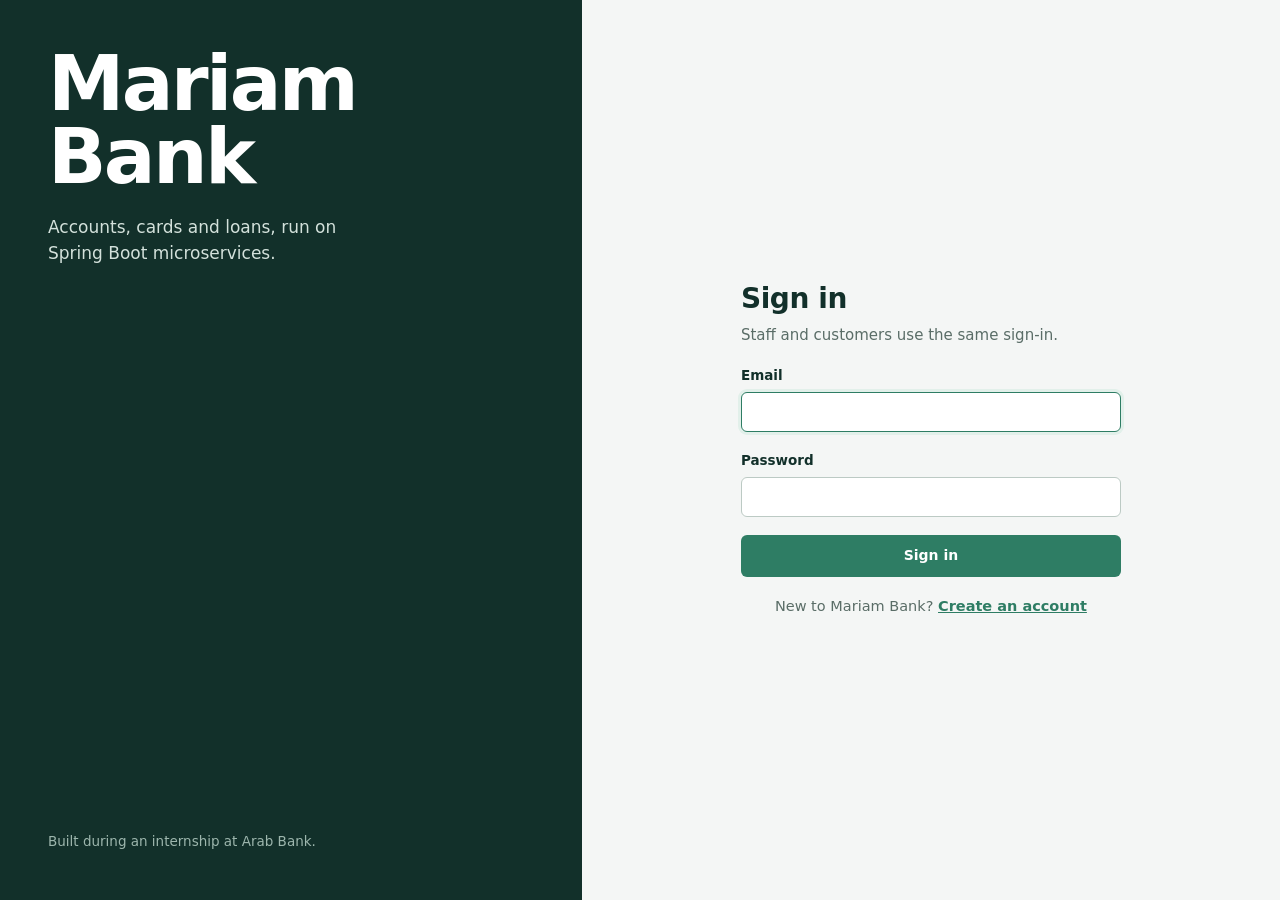
==== frontend/accounts.html @ c300134a "feat: initialize bank simulation microservices platform" ====
<!doctype html>
<html lang="en">
<head>
  <meta charset="utf-8">
  <meta name="viewport" content="width=device-width, initial-scale=1">
  <title>Accounts | Mariam Bank</title>
  <link rel="icon" href="data:image/svg+xml,%3Csvg xmlns='http://www.w3.org/2000/svg' viewBox='0 0 32 32'%3E%3Crect width='32' height='32' rx='7' fill='%2312302a'/%3E%3Cpath d='M8 23V9.5l8 7.5 8-7.5V23' fill='none' stroke='%238fd0b8' stroke-width='3' stroke-linejoin='round'/%3E%3C/svg%3E">
  <link rel="preload" href="fonts/public-sans.woff2" as="font" type="font/woff2" crossorigin>
  <link rel="stylesheet" href="css/styles.css">
  <script src="js/core.js" defer></script>
  <script src="js/table.js" defer></script>
  <script src="js/pages/accounts.js" defer></script>
</head>
<body data-page="accounts">
  <main class="main" id="main">
    <div class="page-head">
      <div>
        <h1 data-mine="My accounts">Accounts</h1>
      </div>
      <div class="page-actions" data-staff-only>
        <button type="button" class="btn btn-primary" id="openAccountBtn"><span data-icon="plus"></span>Open account</button>
      </div>
    </div>

    <div class="statement" id="statement" hidden>
      <div class="figure">
        <span class="label" id="totalLabel">Total balance</span>
        <span class="value" id="totalValue"></span>
      </div>
      <div class="figure small">
        <span class="label">Accounts</span>
        <span class="value" id="accountCountValue"></span>
      </div>
    </div>

    <section class="panel">
      <div class="toolbar">
        <label class="search">
          <span class="visually-hidden">Search accounts</span>
          <span data-icon="search"></span>
          <input class="input" type="search" id="accountSearch" placeholder="Search by account or customer ID">
        </label>
        <label>
          <span class="visually-hidden">Account type</span>
          <select class="select" id="typeFilter">
            <option value="">All types</option>
            <option value="CURRENT">Current</option>
            <option value="SAVINGS">Savings</option>
            <option value="SALARY">Salary</option>
            <option value="DEPOSIT">Deposit</option>
            <option value="LOAN">Loan</option>
          </select>
        </label>
        <span class="count" id="accountCount"></span>
      </div>
      <div class="table-wrap"><table class="ledger" id="accountsTable"><tbody></tbody></table></div>
    </section>
  </main>

  <dialog id="openAccountDialog" aria-labelledby="openAccountTitle">
    <form id="openAccountForm" novalidate>
      <div class="dialog-head">
        <div><h2 id="openAccountTitle">Open account</h2><p>The new account starts with a zero balance.</p></div>
        <button type="button" class="icon-btn" data-close aria-label="Close"><span data-icon="close"></span></button>
      </div>
      <div class="dialog-body">
        <div class="form-error" role="alert" hidden></div>
        <label class="field"><span>Customer ID</span><input class="input num" id="newAccCustomer" autocomplete="off" required><small>Find it on the Customers page.</small></label>
        <label class="field"><span>Account type</span>
          <select class="select" id="newAccType">
            <option value="CURRENT">Current</option>
            <option value="SAVINGS">Savings</option>
            <option value="SALARY">Salary</option>
            <option value="DEPOSIT">Deposit</option>
            <option value="LOAN">Loan</option>
          </select>
        </label>
      </div>
      <div class="dialog-foot">
        <button type="button" class="btn btn-secondary" data-close>Cancel</button>
        <button type="submit" class="btn btn-primary">Open account</button>
      </div>
    </form>
  </dialog>

  <dialog id="moneyDialog" aria-labelledby="moneyTitle">
    <form id="moneyForm" novalidate>
      <div class="dialog-head">
        <div><h2 id="moneyTitle">Deposit</h2><p id="moneyHint"></p></div>
        <button type="button" class="icon-btn" data-close aria-label="Close"><span data-icon="close"></span></button>
      </div>
      <div class="dialog-body">
        <div class="form-error" role="alert" hidden></div>
        <label class="field"><span>Amount ($)</span><input class="input num" type="number" id="moneyAmount" min="0.01" step="0.01" inputmode="decimal" required></label>
      </div>
      <div class="dialog-foot">
        <button type="button" class="btn btn-secondary" data-close>Cancel</button>
        <button type="submit" class="btn btn-primary" id="moneySubmit">Deposit</button>
      </div>
    </form>
  </dialog>

  <dialog id="cardDialog" aria-labelledby="cardTitle">
    <form id="cardForm" novalidate>
      <div class="dialog-head">
        <div><h2 id="cardTitle">Request a card</h2><p id="cardHint"></p></div>
        <button type="button" class="icon-btn" data-close aria-label="Close"><span data-icon="close"></span></button>
      </div>
      <div class="dialog-body">
        <div class="form-error" role="alert" hidden></div>
        <label class="field"><span>Card network</span>
          <select class="select" id="cardType"><option value="VISA">Visa</option><option value="MASTERCARD">Mastercard</option></select>
        </label>
        <label class="field"><span>PIN</span><input class="input num" type="password" id="cardPin" inputmode="numeric" pattern="[0-9]{4}" maxlength="4" autocomplete="off" required><small>4 digits, used at ATMs and card machines.</small></label>
      </div>
      <div class="dialog-foot">
        <button type="button" class="btn btn-secondary" data-close>Cancel</button>
        <button type="submit" class="btn btn-primary" id="cardSubmit">Request card</button>
      </div>
    </form>
  </dialog>
</body>
</html>
---- frontend/css/styles.css ----
/* Mariam Bank: one stylesheet for every page. */

/* Public Sans (SIL Open Font License, see fonts/OFL.txt), bundled so no external requests are needed. */
@font-face {
  font-family: "Public Sans";
  src: url("../fonts/public-sans.woff2") format("woff2");
  font-weight: 100 900;
  font-style: normal;
  font-display: swap;
}

:root {
  --ink: #12302a;
  --ink-raised: #1b4038;
  --paper: #f4f6f5;
  --surface: #ffffff;
  --row-hover: #f8faf9;
  --rule: #dde4e1;
  --rule-strong: #bccac4;
  --text: #17231f;
  --muted: #5a6d67;
  --accent: #2e7d64;
  --accent-hover: #256a54;
  --accent-tint: #e2f0ea;
  --ochre: #a86b12;
  --ochre-tint: #f7eedc;
  --brick: #a33a2c;
  --brick-hover: #8c3125;
  --brick-tint: #f7e4e1;
  --on-ink: #d3e1db;
  --on-ink-muted: #9db6ad;
  --on-ink-active: #8fd0b8;

  --font: "Public Sans", system-ui, -apple-system, "Segoe UI", Roboto, Arial, sans-serif;
  --sidebar-w: 248px;
  --radius: 6px;
  --radius-lg: 10px;
}

*, *::before, *::after { box-sizing: border-box; }

html { -webkit-text-size-adjust: 100%; }

body {
  margin: 0;
  font-family: var(--font);
  font-size: 15px;
  line-height: 1.55;
  color: var(--text);
  background: var(--paper);
  -webkit-font-smoothing: antialiased;
}

h1, h2, h3 { margin: 0; color: var(--ink); line-height: 1.2; }
p { margin: 0; }
a { color: var(--accent); }
button, input, select { font: inherit; color: inherit; }
[hidden] { display: none !important; }

:focus-visible { outline: 2px solid var(--accent); outline-offset: 2px; }

.icon { width: 18px; height: 18px; flex: none; }

.visually-hidden {
  position: absolute; width: 1px; height: 1px; padding: 0; margin: -1px;
  overflow: hidden; clip: rect(0 0 0 0); white-space: nowrap; border: 0;
}

.num, .amt { font-variant-numeric: tabular-nums; }

/* ---------- App shell ---------- */

.sidebar {
  position: fixed; inset: 0 auto 0 0;
  width: var(--sidebar-w);
  display: flex; flex-direction: column;
  background: var(--ink);
  color: var(--on-ink);
  padding: 28px 16px 20px;
  z-index: 30;
}

.brand { padding: 0 12px 28px; }
.brand a {
  display: block;
  color: #fff;
  text-decoration: none;
  font-size: 21px;
  font-weight: 750;
  letter-spacing: -0.015em;
}
.brand span { display: block; margin-top: 2px; font-size: 13px; color: var(--on-ink-muted); }

.nav { list-style: none; margin: 0; padding: 0; display: grid; gap: 2px; }
.nav a {
  display: flex; align-items: center; gap: 12px;
  padding: 9px 12px;
  border-radius: var(--radius);
  color: var(--on-ink);
  text-decoration: none;
  font-size: 14.5px;
  font-weight: 500;
}
.nav a:hover { background: rgba(255, 255, 255, 0.06); color: #fff; }
.nav a[aria-current="page"] {
  background: rgba(255, 255, 255, 0.09);
  color: #fff;
  box-shadow: inset 3px 0 0 var(--on-ink-active);
}
.nav a[aria-current="page"] .icon { color: var(--on-ink-active); }

.sidebar-user {
  margin-top: auto;
  display: flex; align-items: center; gap: 10px;
  padding: 16px 8px 0 12px;
  border-top: 1px solid rgba(255, 255, 255, 0.1);
}
.avatar {
  width: 34px; height: 34px; flex: none;
  display: grid; place-items: center;
  border-radius: 50%;
  background: var(--ink-raised);
  color: #fff;
  font-size: 13px; font-weight: 700;
  text-transform: uppercase;
}
.sidebar-user .who { min-width: 0; flex: 1; }
.sidebar-user .who strong {
  display: block; color: #fff; font-size: 14px; font-weight: 600;
  overflow: hidden; text-overflow: ellipsis; white-space: nowrap;
}
.sidebar-user .who span { font-size: 12.5px; color: var(--on-ink-muted); }
.sidebar-user .icon-btn { color: var(--on-ink-muted); }
.sidebar-user .icon-btn:hover { background: rgba(255, 255, 255, 0.08); color: #fff; }

.topbar { display: none; }

.main {
  margin-left: var(--sidebar-w);
  padding: 40px 48px 64px;
  max-width: calc(1240px + var(--sidebar-w));
}

.page-head {
  display: flex; flex-wrap: wrap; align-items: flex-end; justify-content: space-between;
  gap: 16px;
  margin-bottom: 28px;
}
.page-head h1 { font-size: 30px; font-weight: 700; letter-spacing: -0.015em; }
.page-head p { margin-top: 6px; color: var(--muted); max-width: 60ch; }
.page-actions { display: flex; flex-wrap: wrap; gap: 8px; }

/* ---------- Buttons ---------- */

.btn {
  display: inline-flex; align-items: center; justify-content: center; gap: 8px;
  height: 38px; padding: 0 16px;
  border: 1px solid transparent;
  border-radius: var(--radius);
  font-size: 14px; font-weight: 600;
  white-space: nowrap;
  cursor: pointer;
  text-decoration: none;
}
.btn .icon { width: 16px; height: 16px; }
.btn-primary { background: var(--accent); color: #fff; }
.btn-primary:hover { background: var(--accent-hover); }
.btn-secondary { background: var(--surface); border-color: var(--rule-strong); color: var(--ink); }
.btn-secondary:hover { border-color: var(--ink); }
.btn-danger { background: var(--brick); color: #fff; }
.btn-danger:hover { background: var(--brick-hover); }
.btn-ghost { background: transparent; color: var(--muted); }
.btn-ghost:hover { background: var(--paper); color: var(--ink); }
.btn-block { width: 100%; height: 42px; }
.btn-sm { height: 30px; padding: 0 12px; font-size: 13.5px; }
.ledger .actions .btn + .btn { margin-left: 4px; }
.btn:disabled { opacity: 0.6; cursor: not-allowed; }

.btn.is-busy { position: relative; color: transparent; }
.btn.is-busy::after {
  content: ""; position: absolute;
  width: 16px; height: 16px;
  border: 2px solid currentColor; border-color: rgba(255, 255, 255, 0.9) rgba(255, 255, 255, 0.3) rgba(255, 255, 255, 0.3);
  border-radius: 50%;
  animation: spin 0.7s linear infinite;
}
.btn-secondary.is-busy::after { border-color: var(--ink) var(--rule) var(--rule); }

.icon-btn {
  display: inline-grid; place-items: center;
  width: 32px; height: 32px;
  border: 0; border-radius: var(--radius);
  background: transparent;
  color: var(--muted);
  cursor: pointer;
}
.icon-btn:hover { background: var(--paper); color: var(--ink); }
.icon-btn.danger:hover { background: var(--brick-tint); color: var(--brick); }
.icon-btn .icon { width: 17px; height: 17px; }

@keyframes spin { to { transform: rotate(360deg); } }

/* ---------- Forms ---------- */

.field { display: grid; gap: 6px; }
.field > span { font-size: 13.5px; font-weight: 600; color: var(--ink); }
.field small { font-size: 12.5px; color: var(--muted); }

.input, .select {
  width: 100%; height: 40px;
  padding: 0 12px;
  background: var(--surface);
  border: 1px solid var(--rule-strong);
  border-radius: var(--radius);
  font-size: 15px;
}
.select {
  appearance: none;
  padding-right: 34px;
  background-image: url("data:image/svg+xml,%3Csvg xmlns='http://www.w3.org/2000/svg' viewBox='0 0 24 24' fill='none' stroke='%235a6d67' stroke-width='2' stroke-linecap='round' stroke-linejoin='round'%3E%3Cpath d='m6 9 6 6 6-6'/%3E%3C/svg%3E");
  background-repeat: no-repeat;
  background-position: right 10px center;
  background-size: 16px;
}
.input:focus, .select:focus {
  outline: none;
  border-color: var(--accent);
  box-shadow: 0 0 0 3px var(--accent-tint);
}
.input:disabled, .input[readonly] { background: var(--paper); color: var(--muted); }
.input:user-invalid { border-color: var(--brick); }

.form-grid { display: grid; gap: 16px; }
.form-grid.two { grid-template-columns: 1fr 1fr; }
.form-grid .span-2 { grid-column: 1 / -1; }

.form-error {
  padding: 10px 12px;
  border-radius: var(--radius);
  background: var(--brick-tint);
  color: var(--brick);
  font-size: 14px;
}
.form-note {
  padding: 10px 12px;
  border-radius: var(--radius);
  background: var(--accent-tint);
  color: var(--accent-hover);
  font-size: 14px;
}

/* ---------- Toolbar & table ---------- */

.toolbar {
  display: flex; flex-wrap: wrap; align-items: center; gap: 12px;
  padding: 14px 16px;
  border-bottom: 1px solid var(--rule);
}
.search { position: relative; flex: 1 1 260px; max-width: 360px; }
.search .icon { position: absolute; left: 11px; top: 50%; transform: translateY(-50%); color: var(--muted); width: 16px; height: 16px; }
.search .input { padding-left: 34px; height: 36px; font-size: 14.5px; }
.toolbar .select { width: auto; height: 36px; font-size: 14.5px; }
.toolbar .count { margin-left: auto; font-size: 13.5px; color: var(--muted); }

.panel {
  background: var(--surface);
  border: 1px solid var(--rule);
  border-radius: var(--radius-lg);
  overflow: hidden;
}

.table-wrap { overflow-x: auto; }

table.ledger { width: 100%; border-collapse: collapse; font-size: 14.5px; }
.ledger th {
  padding: 10px 16px;
  text-align: left;
  font-size: 13px; font-weight: 600;
  color: var(--muted);
  white-space: nowrap;
  border-bottom: 1px solid var(--rule-strong);
  background: var(--surface);
}
.ledger td {
  padding: 12px 16px;
  border-bottom: 1px solid var(--rule);
  vertical-align: middle;
}
.ledger tbody tr:last-child td { border-bottom: 0; }
.ledger tbody tr:hover td { background: var(--row-hover); }
.ledger .right { text-align: right; }
.ledger .actions { text-align: right; white-space: nowrap; width: 1%; }
.ledger .actions .icon-btn + .icon-btn { margin-left: 2px; }

.th-sort {
  display: inline-flex; align-items: center; gap: 4px;
  padding: 0; border: 0; background: none;
  font: inherit; color: inherit; cursor: pointer;
}
.th-sort:hover { color: var(--ink); }
.th-sort .mark { width: 10px; font-size: 10px; color: var(--ink); }
th.right .th-sort { flex-direction: row-reverse; }

.cell-primary { font-weight: 600; color: var(--ink); }
.cell-secondary { font-size: 13px; color: var(--muted); }
.id { font-variant-numeric: tabular-nums; letter-spacing: 0.02em; color: var(--muted); font-size: 13.5px; }
.empty-cell { color: var(--rule-strong); }

.amt { font-weight: 600; color: var(--ink); white-space: nowrap; }
.amt .cur { font-weight: 500; color: var(--muted); margin-right: 1px; }
.amt.debt { color: var(--brick); }
.amt.debt .cur { color: var(--brick); opacity: 0.7; }

.table-state td { padding: 40px 16px; text-align: center; color: var(--muted); }
.table-state strong { display: block; color: var(--ink); margin-bottom: 4px; font-weight: 600; }
.table-state .btn { margin-top: 14px; }

.skeleton td { padding: 16px; }
.skeleton span {
  display: block; height: 12px; border-radius: 3px;
  background: var(--paper);
  animation: pulse 1.2s ease-in-out infinite alternate;
}
@keyframes pulse { from { opacity: 1; } to { opacity: 0.45; } }

.pager {
  display: flex; align-items: center; justify-content: space-between; gap: 12px;
  padding: 10px 16px;
  border-top: 1px solid var(--rule);
  font-size: 13.5px; color: var(--muted);
}
.pager div { display: flex; gap: 6px; }
.pager .btn { height: 32px; padding: 0 12px; font-size: 13.5px; }

/* ---------- Status ---------- */

.status {
  display: inline-flex; align-items: center; gap: 7px;
  font-size: 13.5px; font-weight: 600;
  white-space: nowrap;
}
.status::before { content: ""; width: 8px; height: 8px; border-radius: 2px; background: currentColor; }
.status.ok { color: var(--accent); }
.status.wait { color: var(--ochre); }
.status.bad { color: var(--brick); }
.status.done { color: var(--muted); }

.status-select { width: auto; height: 32px; font-size: 13.5px; font-weight: 600; padding-left: 10px; }
.status-select.ok { color: var(--accent); }
.status-select.wait { color: var(--ochre); }
.status-select.bad { color: var(--brick); }

.tag {
  display: inline-block;
  padding: 2px 8px;
  border-radius: 4px;
  font-size: 12.5px; font-weight: 600;
  white-space: nowrap;
  background: var(--paper); color: var(--ink);
}
.tag.t1 { background: var(--accent-tint); color: var(--accent-hover); }
.tag.t2 { background: var(--ochre-tint); color: #7d500d; }
.tag.t3 { background: #e5ecf4; color: #2f4d6b; }
.tag.t4 { background: #efe6f1; color: #5d3a66; }

.reveal {
  display: inline-flex; align-items: center; gap: 4px;
  padding: 2px 6px; margin: -2px -6px;
  border: 0; border-radius: 4px; background: none;
  color: var(--muted); font-variant-numeric: tabular-nums; cursor: pointer;
}
.reveal:hover { background: var(--paper); color: var(--ink); }
.reveal .icon { width: 14px; height: 14px; }

/* ---------- Statement figures (the big numbers) ---------- */

.statement {
  display: flex; flex-wrap: wrap; align-items: flex-end; gap: 16px 48px;
  padding-bottom: 24px;
  margin-bottom: 24px;
  border-bottom: 1px solid var(--rule);
}
.figure .label { display: block; font-size: 14px; color: var(--muted); margin-bottom: 2px; }
.figure .value {
  display: block;
  font-size: 44px; font-weight: 700;
  line-height: 1.05;
  letter-spacing: -0.025em;
  color: var(--ink);
  font-variant-numeric: tabular-nums;
}
.figure .value .cur { font-size: 0.55em; font-weight: 600; color: var(--muted); vertical-align: 0.6em; margin-right: 2px; }
.figure.small .value { font-size: 28px; }
.figure.debt .value { color: var(--brick); }
.figure.debt .value .cur { color: var(--brick); opacity: 0.7; }

/* ---------- Profile (customer view of index) ---------- */

.profile {
  display: grid;
  grid-template-columns: minmax(0, 1fr) minmax(0, 1.2fr);
  background: var(--surface);
  border: 1px solid var(--rule);
  border-radius: var(--radius-lg);
  overflow: hidden;
}
.profile-main { padding: 32px; border-right: 1px solid var(--rule); }
.profile-main h2 { font-size: 24px; font-weight: 700; letter-spacing: -0.01em; }
.profile-main .email { color: var(--muted); margin-top: 2px; }
.profile-main .figure { margin-top: 40px; }
.profile-main .figure .value { font-size: 52px; }

.details { margin: 0; padding: 12px 32px; }
.details div {
  display: grid; grid-template-columns: 150px 1fr; gap: 16px; align-items: center;
  padding: 14px 0;
  border-bottom: 1px solid var(--rule);
}
.details div:last-child { border-bottom: 0; }
.details dt { color: var(--muted); font-size: 14px; }
.details dd { margin: 0; font-weight: 600; color: var(--ink); display: flex; align-items: center; gap: 6px; }

.empty-state {
  padding: 56px 24px;
  text-align: center;
  color: var(--muted);
  background: var(--surface);
  border: 1px dashed var(--rule-strong);
  border-radius: var(--radius-lg);
}
.empty-state strong { display: block; font-size: 17px; color: var(--ink); margin-bottom: 6px; }
.empty-state p { max-width: 46ch; margin: 0 auto; }

.lookup { display: flex; gap: 8px; align-items: flex-end; margin-bottom: 28px; max-width: 520px; }
.lookup .field { flex: 1; }

/* ---------- Dialogs ---------- */

dialog {
  width: min(500px, calc(100vw - 32px));
  max-height: calc(100vh - 48px);
  padding: 0;
  border: 0;
  border-radius: var(--radius-lg);
  background: var(--surface);
  color: var(--text);
  box-shadow: 0 24px 60px rgba(18, 48, 42, 0.25);
}
dialog.wide { width: min(620px, calc(100vw - 32px)); }
dialog::backdrop { background: rgba(18, 48, 42, 0.45); }
dialog[open] { animation: dialog-in 0.16s ease-out; }
@keyframes dialog-in { from { opacity: 0; transform: translateY(8px); } }

.dialog-head {
  display: flex; align-items: flex-start; justify-content: space-between; gap: 16px;
  padding: 22px 24px 0;
}
.dialog-head h2 { font-size: 19px; font-weight: 700; }
.dialog-head p { margin-top: 4px; font-size: 14px; color: var(--muted); }
.dialog-head .icon-btn { margin: -4px -8px 0 0; }
.dialog-body { padding: 20px 24px; display: grid; gap: 16px; }
.dialog-foot {
  display: flex; justify-content: flex-end; gap: 8px;
  padding: 16px 24px;
  border-top: 1px solid var(--rule);
  background: var(--row-hover);
}

.pin-display {
  font-size: 44px; font-weight: 700; letter-spacing: 0.3em;
  text-align: center; color: var(--ink);
  font-variant-numeric: tabular-nums;
  padding: 12px 0 4px;
}

/* ---------- Toasts ---------- */

.toasts {
  position: fixed; right: 20px; bottom: 20px;
  display: grid; gap: 8px;
  z-index: 100;
  width: min(380px, calc(100vw - 40px));
}
.toast {
  display: flex; gap: 10px; align-items: flex-start;
  padding: 12px 14px;
  border-radius: var(--radius);
  background: var(--ink);
  color: #fff;
  font-size: 14px;
  box-shadow: 0 10px 30px rgba(18, 48, 42, 0.3);
  animation: toast-in 0.2s ease-out;
}
.toast .icon { width: 18px; height: 18px; margin-top: 1px; color: var(--on-ink-active); }
.toast.error .icon { color: #f2a497; }
.toast p { flex: 1; }
.toast .icon-btn { width: 24px; height: 24px; margin: -2px -4px 0 0; color: var(--on-ink-muted); }
.toast .icon-btn:hover { background: rgba(255, 255, 255, 0.1); color: #fff; }
@keyframes toast-in { from { opacity: 0; transform: translateY(8px); } }

/* ---------- Auth pages ---------- */

.auth {
  min-height: 100vh;
  display: grid;
  grid-template-columns: minmax(0, 5fr) minmax(0, 6fr);
}
.auth-side {
  display: flex; flex-direction: column; justify-content: space-between;
  padding: 48px;
  background: var(--ink);
  color: var(--on-ink);
}
.auth-side .wordmark {
  color: #fff;
  font-size: clamp(48px, 6vw, 84px);
  font-weight: 800;
  line-height: 0.95;
  letter-spacing: -0.035em;
}
.auth-side .tagline { margin-top: 20px; max-width: 32ch; font-size: 17px; color: var(--on-ink); }
.auth-side .credit { font-size: 13.5px; color: var(--on-ink-muted); }

.auth-main { display: grid; place-items: center; padding: 48px 24px; }
.auth-form { width: 100%; max-width: 380px; display: grid; gap: 18px; }
.auth-form.wide { max-width: 480px; }
.auth-form h1 { font-size: 28px; font-weight: 700; letter-spacing: -0.015em; }
.auth-form .lead { color: var(--muted); margin-top: -10px; }
.auth-form .switch { text-align: center; font-size: 14.5px; color: var(--muted); }
.auth-form .switch a { font-weight: 600; }

/* ---------- Responsive ---------- */

@media (max-width: 900px) {
  .sidebar {
    transform: translateX(-100%);
    transition: transform 0.2s ease;
    box-shadow: none;
  }
  body.nav-open .sidebar { transform: none; box-shadow: 0 0 0 100vmax rgba(18, 48, 42, 0.45); }

  .topbar {
    position: sticky; top: 0; z-index: 20;
    display: flex; align-items: center; gap: 8px;
    height: 56px; padding: 0 12px;
    background: var(--ink);
    color: #fff;
  }
  .topbar a { color: #fff; text-decoration: none; font-weight: 750; font-size: 18px; letter-spacing: -0.01em; }
  .topbar .icon-btn { color: var(--on-ink); }
  .topbar .icon-btn:hover { background: rgba(255, 255, 255, 0.08); color: #fff; }

  .main { margin-left: 0; padding: 24px 16px 48px; }
  .page-head h1 { font-size: 26px; }
  .figure .value { font-size: 36px; }

  .profile { grid-template-columns: 1fr; }
  .profile-main { border-right: 0; border-bottom: 1px solid var(--rule); padding: 24px; }
  .profile-main .figure { margin-top: 24px; }
  .profile-main .figure .value { font-size: 42px; }
  .details { padding: 8px 24px; }
  .details div { grid-template-columns: 120px 1fr; }

  .auth { grid-template-columns: 1fr; grid-template-rows: auto 1fr; }
  .auth-side { padding: 28px 24px; gap: 24px; }
  .auth-side .wordmark { font-size: 44px; }
  .auth-side .tagline { margin-top: 10px; font-size: 15.5px; }
}

@media (max-width: 560px) {
  .form-grid.two { grid-template-columns: 1fr; }
  .toolbar .count { margin-left: 0; width: 100%; }
  .lookup { flex-direction: column; align-items: stretch; }
  .dialog-foot { flex-direction: column-reverse; }
  .dialog-foot .btn { width: 100%; }
}

@media (prefers-reduced-motion: reduce) {
  *, *::before, *::after { animation-duration: 0.01ms !important; animation-iteration-count: 1 !important; transition-duration: 0.01ms !important; }
}

/* Hide signed-in pages until the shell has applied role-specific content. */
body[data-page] .main { visibility: hidden; }
body[data-page].ready .main { visibility: visible; }
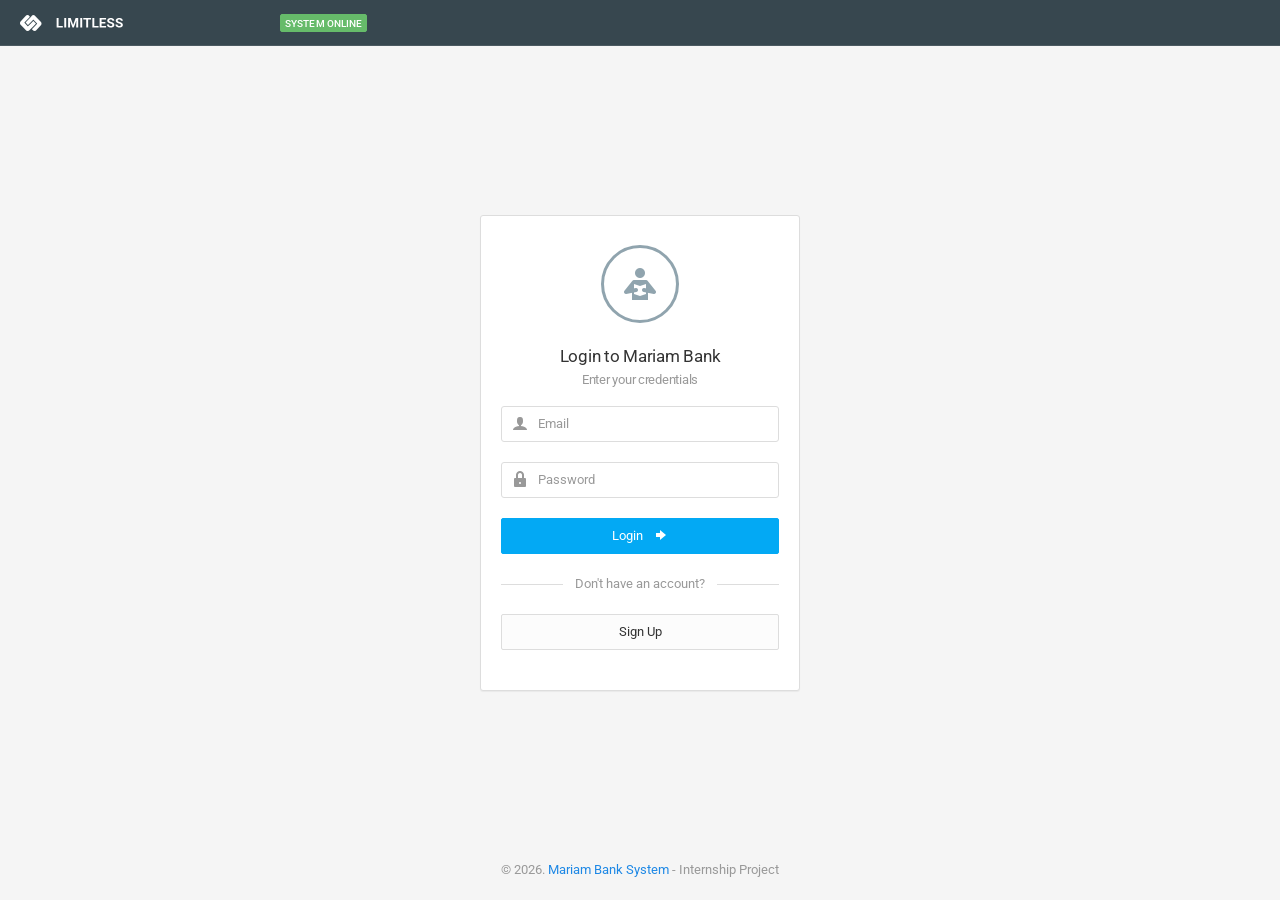
==== commit 3892482c: "style: Restore original UI with demo mode" ====
--- a/frontend/accounts.html
+++ b/frontend/accounts.html
@@ -1,123 +1,314 @@
 <!doctype html>
 <html lang="en">
-<head>
-  <meta charset="utf-8">
-  <meta name="viewport" content="width=device-width, initial-scale=1">
-  <title>Accounts | Mariam Bank</title>
-  <link rel="icon" href="data:image/svg+xml,%3Csvg xmlns='http://www.w3.org/2000/svg' viewBox='0 0 32 32'%3E%3Crect width='32' height='32' rx='7' fill='%2312302a'/%3E%3Cpath d='M8 23V9.5l8 7.5 8-7.5V23' fill='none' stroke='%238fd0b8' stroke-width='3' stroke-linejoin='round'/%3E%3C/svg%3E">
-  <link rel="preload" href="fonts/public-sans.woff2" as="font" type="font/woff2" crossorigin>
-  <link rel="stylesheet" href="css/styles.css">
-  <script src="js/core.js" defer></script>
-  <script src="js/table.js" defer></script>
-  <script src="js/pages/accounts.js" defer></script>
-</head>
-<body data-page="accounts">
-  <main class="main" id="main">
-    <div class="page-head">
-      <div>
-        <h1 data-mine="My accounts">Accounts</h1>
-      </div>
-      <div class="page-actions" data-staff-only>
-        <button type="button" class="btn btn-primary" id="openAccountBtn"><span data-icon="plus"></span>Open account</button>
-      </div>
-    </div>
-
-    <div class="statement" id="statement" hidden>
-      <div class="figure">
-        <span class="label" id="totalLabel">Total balance</span>
-        <span class="value" id="totalValue"></span>
-      </div>
-      <div class="figure small">
-        <span class="label">Accounts</span>
-        <span class="value" id="accountCountValue"></span>
-      </div>
-    </div>
-
-    <section class="panel">
-      <div class="toolbar">
-        <label class="search">
-          <span class="visually-hidden">Search accounts</span>
-          <span data-icon="search"></span>
-          <input class="input" type="search" id="accountSearch" placeholder="Search by account or customer ID">
-        </label>
-        <label>
-          <span class="visually-hidden">Account type</span>
-          <select class="select" id="typeFilter">
-            <option value="">All types</option>
-            <option value="CURRENT">Current</option>
-            <option value="SAVINGS">Savings</option>
-            <option value="SALARY">Salary</option>
-            <option value="DEPOSIT">Deposit</option>
-            <option value="LOAN">Loan</option>
-          </select>
-        </label>
-        <span class="count" id="accountCount"></span>
-      </div>
-      <div class="table-wrap"><table class="ledger" id="accountsTable"><tbody></tbody></table></div>
-    </section>
-  </main>
-
-  <dialog id="openAccountDialog" aria-labelledby="openAccountTitle">
-    <form id="openAccountForm" novalidate>
-      <div class="dialog-head">
-        <div><h2 id="openAccountTitle">Open account</h2><p>The new account starts with a zero balance.</p></div>
-        <button type="button" class="icon-btn" data-close aria-label="Close"><span data-icon="close"></span></button>
-      </div>
-      <div class="dialog-body">
-        <div class="form-error" role="alert" hidden></div>
-        <label class="field"><span>Customer ID</span><input class="input num" id="newAccCustomer" autocomplete="off" required><small>Find it on the Customers page.</small></label>
-        <label class="field"><span>Account type</span>
-          <select class="select" id="newAccType">
-            <option value="CURRENT">Current</option>
-            <option value="SAVINGS">Savings</option>
-            <option value="SALARY">Salary</option>
-            <option value="DEPOSIT">Deposit</option>
-            <option value="LOAN">Loan</option>
-          </select>
-        </label>
-      </div>
-      <div class="dialog-foot">
-        <button type="button" class="btn btn-secondary" data-close>Cancel</button>
-        <button type="submit" class="btn btn-primary">Open account</button>
-      </div>
-    </form>
-  </dialog>
-
-  <dialog id="moneyDialog" aria-labelledby="moneyTitle">
-    <form id="moneyForm" novalidate>
-      <div class="dialog-head">
-        <div><h2 id="moneyTitle">Deposit</h2><p id="moneyHint"></p></div>
-        <button type="button" class="icon-btn" data-close aria-label="Close"><span data-icon="close"></span></button>
-      </div>
-      <div class="dialog-body">
-        <div class="form-error" role="alert" hidden></div>
-        <label class="field"><span>Amount ($)</span><input class="input num" type="number" id="moneyAmount" min="0.01" step="0.01" inputmode="decimal" required></label>
-      </div>
-      <div class="dialog-foot">
-        <button type="button" class="btn btn-secondary" data-close>Cancel</button>
-        <button type="submit" class="btn btn-primary" id="moneySubmit">Deposit</button>
-      </div>
-    </form>
-  </dialog>
-
-  <dialog id="cardDialog" aria-labelledby="cardTitle">
-    <form id="cardForm" novalidate>
-      <div class="dialog-head">
-        <div><h2 id="cardTitle">Request a card</h2><p id="cardHint"></p></div>
-        <button type="button" class="icon-btn" data-close aria-label="Close"><span data-icon="close"></span></button>
-      </div>
-      <div class="dialog-body">
-        <div class="form-error" role="alert" hidden></div>
-        <label class="field"><span>Card network</span>
-          <select class="select" id="cardType"><option value="VISA">Visa</option><option value="MASTERCARD">Mastercard</option></select>
-        </label>
-        <label class="field"><span>PIN</span><input class="input num" type="password" id="cardPin" inputmode="numeric" pattern="[0-9]{4}" maxlength="4" autocomplete="off" required><small>4 digits, used at ATMs and card machines.</small></label>
-      </div>
-      <div class="dialog-foot">
-        <button type="button" class="btn btn-secondary" data-close>Cancel</button>
-        <button type="submit" class="btn btn-primary" id="cardSubmit">Request card</button>
-      </div>
-    </form>
-  </dialog>
-</body>
+  <head>
+    <meta charset="utf-8" />
+    <meta http-equiv="X-UA-Compatible" content="IE=edge" />
+    <meta name="viewport" content="width=device-width, initial-scale=1" />
+    <title>Mariam Bank - Accounts</title>
+
+    <link
+      href="https://fonts.googleapis.com/css?family=Roboto:400,300,100,500,700,900"
+      rel="stylesheet"
+      type="text/css"
+    />
+    <link
+      href="assets/css/icons/icomoon/styles.css"
+      rel="stylesheet"
+      type="text/css"
+    />
+
+    <link href="assets/css/bootstrap.css" rel="stylesheet" type="text/css" />
+    <link href="assets/css/core.css" rel="stylesheet" type="text/css" />
+    <link href="assets/css/components.css" rel="stylesheet" type="text/css" />
+    <link href="assets/css/colors.css" rel="stylesheet" type="text/css" />
+
+    <script
+      type="text/javascript"
+      src="assets/js/core/libraries/jquery.min.js"
+    ></script>
+    <script
+      type="text/javascript"
+      src="assets/js/core/libraries/bootstrap.min.js"
+    ></script>
+    <script
+      type="text/javascript"
+      src="assets/js/plugins/loaders/blockui.min.js"
+    ></script>
+
+    <script
+      type="text/javascript"
+      src="assets/js/plugins/tables/datatables/datatables.min.js"
+    ></script>
+    <script
+      type="text/javascript"
+      src="assets/js/plugins/notifications/pnotify.min.js"
+    ></script>
+    <script type="text/javascript" src="assets/js/core/app.js"></script>
+    <script type="text/javascript" src="js/common.js"></script>
+    <script type="text/javascript" src="js/demo.js"></script>
+    <script type="text/javascript" src="js/session.js"></script>
+  </head>
+
+  <body>
+    <div class="navbar navbar-inverse">
+      <div class="navbar-header">
+        <a class="navbar-brand" href="index.html"
+          ><img src="assets/images/logo_light.png" alt=""
+        /></a>
+        <ul class="nav navbar-nav visible-xs-block">
+          <li>
+            <a data-toggle="collapse" data-target="#navbar-mobile"
+              ><i class="icon-tree5"></i
+            ></a>
+          </li>
+          <li>
+            <a class="sidebar-mobile-main-toggle"
+              ><i class="icon-paragraph-justify3"></i
+            ></a>
+          </li>
+        </ul>
+      </div>
+
+      <div class="navbar-collapse collapse" id="navbar-mobile">
+        <ul class="nav navbar-nav">
+          <li>
+            <a class="sidebar-control sidebar-main-toggle hidden-xs"
+              ><i class="icon-paragraph-justify3"></i
+            ></a>
+          </li>
+        </ul>
+        <p class="navbar-text">
+          <span class="label bg-success-400">SYSTEM ONLINE</span>
+        </p>
+      </div>
+    </div>
+
+    <div class="page-container">
+      <div class="page-content">
+        <div class="sidebar sidebar-main">
+          <div class="sidebar-content">
+            <div class="sidebar-user">
+              <div class="category-content">
+                <div class="media">
+                  <a href="#" class="media-left">
+                    <img
+                      src="assets/images/placeholder.jpg"
+                      class="img-circle img-sm"
+                      alt=""
+                    />
+                  </a>
+                  <div class="media-body">
+                    <span
+                      class="media-heading text-semibold"
+                      id="userNameDisplay"
+                      >Mariam Anbar</span
+                    >
+                    <div class="text-size-mini text-muted">
+                      <i class="icon-switch2 text-size-small"></i>
+                      <a
+                        href="javascript:void(0)"
+                        onclick="logout()"
+                        class="text-muted"
+                        >Logout</a
+                      >
+                    </div>
+                  </div>
+                </div>
+              </div>
+            </div>
+            <div class="sidebar-category sidebar-category-visible">
+              <div class="category-content no-padding">
+                <ul class="navigation navigation-main navigation-accordion">
+                  <li class="navigation-header">
+                    <span>Main</span> <i class="icon-menu"></i>
+                  </li>
+                  <li>
+                    <a href="index.html"
+                      ><i class="icon-home4"></i>
+                      <span>Customer Directory</span></a
+                    >
+                  </li>
+                  <li class="active">
+                    <a href="accounts.html"
+                      ><i class="icon-stack2"></i>
+                      <span>Accounts Directory</span></a
+                    >
+                  </li>
+                  <li>
+                    <a href="cards.html"
+                      ><i class="icon-credit-card"></i>
+                      <span>Card Services</span></a
+                    >
+                  </li>
+                  <li>
+                    <a href="loans.html"
+                      ><i class="icon-cash3"></i> <span>Loan System</span></a
+                    >
+                  </li>
+                  <li class="navigation-header">
+                    <span>Monitoring</span> <i class="icon-menu"></i>
+                  </li>
+                  <li>
+                    <a href="logs.html"
+                      ><i class="icon-list-ordered"></i>
+                      <span>Transaction Logs</span></a
+                    >
+                  </li>
+                </ul>
+              </div>
+            </div>
+          </div>
+        </div>
+        <div class="content-wrapper">
+          <div class="content">
+            <div class="panel panel-flat">
+              <div class="panel-heading">
+                <h5 class="panel-title">Accounts Directory</h5>
+                <div class="heading-elements">
+                  <button
+                    type="button"
+                    class="btn btn-primary btn-sm"
+                    onclick="openCreateAccountModal()"
+                  >
+                    <i class="icon-plus3 position-left"></i> Open New Account
+                  </button>
+                </div>
+              </div>
+
+              <table
+                id="accountsDT"
+                class="table datatable-basic table-bordered table-striped"
+              >
+                <thead>
+                  <tr>
+                    <th>Account ID</th>
+                    <th>Customer ID</th>
+                    <th>Type</th>
+                    <th>Balance</th>
+                    <th class="text-center">Actions</th>
+                  </tr>
+                </thead>
+                <tbody></tbody>
+              </table>
+            </div>
+          </div>
+        </div>
+      </div>
+    </div>
+
+    <div id="modal_create_account" class="modal fade">
+      <div class="modal-dialog">
+        <div class="modal-content">
+          <div class="modal-header">
+            <button type="button" class="close" data-dismiss="modal">
+              &times;
+            </button>
+            <h5 class="modal-title">Create New Account</h5>
+          </div>
+          <form id="createAccountForm">
+            <div class="modal-body">
+              <div class="form-group">
+                <label>Customer ID:</label>
+                <input
+                  type="text"
+                  id="acc_cust_id"
+                  class="form-control"
+                  required
+                />
+              </div>
+              <div class="form-group">
+                <label>Account Type:</label>
+                <select id="acc_type" class="form-control">
+                  <option value="LOAN">Loan</option>
+                  <option value="DEPOSIT">Deposit</option>
+                  <option value="CURRENT">Current</option>
+                  <option value="SALARY">Salary</option>
+                  <option value="SAVINGS">Savings</option>
+                </select>
+              </div>
+            </div>
+            <div class="modal-footer">
+              <button type="submit" class="btn btn-primary">
+                Create Account
+              </button>
+            </div>
+          </form>
+        </div>
+      </div>
+    </div>
+
+    <div id="modal_transaction" class="modal fade">
+      <div class="modal-dialog">
+        <div class="modal-content">
+          <div class="modal-header">
+            <button type="button" class="close" data-dismiss="modal">
+              &times;
+            </button>
+            <h5 class="modal-title" id="transTitle">Transaction</h5>
+          </div>
+          <form id="transForm">
+            <div class="modal-body">
+              <input type="hidden" id="trans_acc_id" />
+              <input type="hidden" id="trans_action_type" />
+              <div class="form-group">
+                <label>Amount:</label>
+                <input
+                  type="number"
+                  id="trans_amount"
+                  class="form-control"
+                  step="0.01"
+                  required
+                />
+              </div>
+            </div>
+            <div class="modal-footer">
+              <button type="submit" class="btn btn-primary">Confirm</button>
+            </div>
+          </form>
+        </div>
+      </div>
+    </div>
+
+    <div id="modal_card" class="modal fade">
+      <div class="modal-dialog">
+        <div class="modal-content">
+          <div class="modal-header bg-indigo">
+            <button type="button" class="close" data-dismiss="modal">
+              &times;
+            </button>
+            <h5 class="modal-title">Issue Account Card</h5>
+          </div>
+          <form id="cardForm">
+            <div class="modal-body">
+              <input type="hidden" id="card_acc_id" />
+              <div class="form-group">
+                <label>Card Type:</label>
+                <input
+                  type="text"
+                  id="card_type"
+                  class="form-control"
+                  placeholder="e.g. VISA"
+                  required
+                />
+              </div>
+              <div class="form-group">
+                <label>PIN (digits):</label>
+                <input
+                  type="number"
+                  id="card_pin"
+                  class="form-control"
+                  required
+                />
+              </div>
+            </div>
+            <div class="modal-footer">
+              <button type="submit" class="btn bg-indigo">Issue Card</button>
+            </div>
+          </form>
+        </div>
+      </div>
+    </div>
+
+    <script src="js/pages/accounts.js"></script>
+  </body>
 </html>
--- a/frontend/assets/css/icons/icomoon/styles.css
+++ b/frontend/assets/css/icons/icomoon/styles.css
@@ -0,0 +1,1190 @@
+@font-face {
+	font-family: 'icomoon';
+	src:url('fonts/icomoon.eot?3p0rtw');
+	src:url('fonts/icomoon.eot?#iefix3p0rtw') format('embedded-opentype'),
+		url('fonts/icomoon.woff?3p0rtw') format('woff'),
+		url('fonts/icomoon.ttf?3p0rtw') format('truetype'),
+		url('fonts/icomoon.svg?3p0rtw#icomoon') format('svg');
+	font-weight: normal;
+	font-style: normal;
+}
+
+[class^="icon-"], [class*=" icon-"] {
+	font-family: 'icomoon';
+	speak: none;
+	font-style: normal;
+	font-weight: normal;
+	font-variant: normal;
+	text-transform: none;
+	line-height: 1;
+	min-width: 1em;
+	display: inline-block;
+	text-align: center;
+	font-size: 16px;
+	vertical-align: middle;
+	position: relative;
+	top: -1px;
+
+	/* Better Font Rendering =========== */
+	-webkit-font-smoothing: antialiased;
+	-moz-osx-font-smoothing: grayscale;
+}
+
+.icon-2x {
+	font-size: 32px;
+}
+.icon-3x {
+	font-size: 48px;
+}
+
+.icon-bordered {
+	padding: 5px;
+	border: 2px solid;
+	border-radius: 50%;
+}
+
+.icon-home:before{content:"\e900";}
+.icon-home2:before{content:"\e901";}
+.icon-home5:before{content:"\e904";}
+.icon-home7:before{content:"\e906";}
+.icon-home8:before{content:"\e907";}
+.icon-home9:before{content:"\e908";}
+.icon-office:before{content:"\e909";}
+.icon-city:before{content:"\e90a";}
+.icon-newspaper:before{content:"\e90b";}
+.icon-magazine:before{content:"\e90c";}
+.icon-design:before{content:"\e90d";}
+.icon-pencil:before{content:"\e90e";}
+.icon-pencil3:before{content:"\e910";}
+.icon-pencil4:before{content:"\e911";}
+.icon-pencil5:before{content:"\e912";}
+.icon-pencil6:before{content:"\e913";}
+.icon-pencil7:before{content:"\e914";}
+.icon-eraser:before{content:"\e915";}
+.icon-eraser2:before{content:"\e916";}
+.icon-eraser3:before{content:"\e917";}
+.icon-quill2:before{content:"\e919";}
+.icon-quill4:before{content:"\e91b";}
+.icon-pen:before{content:"\e91c";}
+.icon-pen-plus:before{content:"\e91d";}
+.icon-pen-minus:before{content:"\e91e";}
+.icon-pen2:before{content:"\e91f";}
+.icon-blog:before{content:"\e925";}
+.icon-pen6:before{content:"\e927";}
+.icon-brush:before{content:"\e928";}
+.icon-spray:before{content:"\e929";}
+.icon-color-sampler:before{content:"\e92c";}
+.icon-toggle:before{content:"\e92d";}
+.icon-bucket:before{content:"\e92e";}
+.icon-gradient:before{content:"\e930";}
+.icon-eyedropper:before{content:"\e931";}
+.icon-eyedropper2:before{content:"\e932";}
+.icon-eyedropper3:before{content:"\e933";}
+.icon-droplet:before{content:"\e934";}
+.icon-droplet2:before{content:"\e935";}
+.icon-color-clear:before{content:"\e937";}
+.icon-paint-format:before{content:"\e938";}
+.icon-stamp:before{content:"\e939";}
+.icon-image2:before{content:"\e93c";}
+.icon-image-compare:before{content:"\e93d";}
+.icon-images2:before{content:"\e93e";}
+.icon-image3:before{content:"\e93f";}
+.icon-images3:before{content:"\e940";}
+.icon-image4:before{content:"\e941";}
+.icon-image5:before{content:"\e942";}
+.icon-camera:before{content:"\e944";}
+.icon-shutter:before{content:"\e947";}
+.icon-headphones:before{content:"\e948";}
+.icon-headset:before{content:"\e949";}
+.icon-music:before{content:"\e94a";}
+.icon-album:before{content:"\e950";}
+.icon-tape:before{content:"\e952";}
+.icon-piano:before{content:"\e953";}
+.icon-speakers:before{content:"\e956";}
+.icon-play:before{content:"\e957";}
+.icon-clapboard-play:before{content:"\e959";}
+.icon-clapboard:before{content:"\e95a";}
+.icon-media:before{content:"\e95b";}
+.icon-presentation:before{content:"\e95c";}
+.icon-movie:before{content:"\e95d";}
+.icon-film:before{content:"\e95e";}
+.icon-film2:before{content:"\e95f";}
+.icon-film3:before{content:"\e960";}
+.icon-film4:before{content:"\e961";}
+.icon-video-camera:before{content:"\e962";}
+.icon-video-camera2:before{content:"\e963";}
+.icon-video-camera-slash:before{content:"\e964";}
+.icon-video-camera3:before{content:"\e965";}
+.icon-dice:before{content:"\e96a";}
+.icon-chess-king:before{content:"\e972";}
+.icon-chess-queen:before{content:"\e973";}
+.icon-chess:before{content:"\e978";}
+.icon-megaphone:before{content:"\e97a";}
+.icon-new:before{content:"\e97b";}
+.icon-connection:before{content:"\e97c";}
+.icon-station:before{content:"\e981";}
+.icon-satellite-dish2:before{content:"\e98a";}
+.icon-feed:before{content:"\e9b3";}
+.icon-mic2:before{content:"\e9ce";}
+.icon-mic-off2:before{content:"\e9e0";}
+.icon-book:before{content:"\e9e1";}
+.icon-book2:before{content:"\e9e9";}
+.icon-book-play:before{content:"\e9fd";}
+.icon-book3:before{content:"\ea01";}
+.icon-bookmark:before{content:"\ea02";}
+.icon-books:before{content:"\ea03";}
+.icon-archive:before{content:"\ea04";}
+.icon-reading:before{content:"\ea05";}
+.icon-library2:before{content:"\ea06";}
+.icon-graduation2:before{content:"\ea07";}
+.icon-file-text:before{content:"\ea08";}
+.icon-profile:before{content:"\ea09";}
+.icon-file-empty:before{content:"\ea0a";}
+.icon-file-empty2:before{content:"\ea0b";}
+.icon-files-empty:before{content:"\ea0c";}
+.icon-files-empty2:before{content:"\ea0d";}
+.icon-file-plus:before{content:"\ea0e";}
+.icon-file-plus2:before{content:"\ea0f";}
+.icon-file-minus:before{content:"\ea10";}
+.icon-file-minus2:before{content:"\ea11";}
+.icon-file-download:before{content:"\ea12";}
+.icon-file-download2:before{content:"\ea13";}
+.icon-file-upload:before{content:"\ea14";}
+.icon-file-upload2:before{content:"\ea15";}
+.icon-file-check:before{content:"\ea16";}
+.icon-file-check2:before{content:"\ea17";}
+.icon-file-eye:before{content:"\ea18";}
+.icon-file-eye2:before{content:"\ea19";}
+.icon-file-text2:before{content:"\ea1a";}
+.icon-file-text3:before{content:"\ea1b";}
+.icon-file-picture:before{content:"\ea1c";}
+.icon-file-picture2:before{content:"\ea1d";}
+.icon-file-music:before{content:"\ea1e";}
+.icon-file-music2:before{content:"\ea1f";}
+.icon-file-play:before{content:"\ea20";}
+.icon-file-play2:before{content:"\ea21";}
+.icon-file-video:before{content:"\ea22";}
+.icon-file-video2:before{content:"\ea23";}
+.icon-copy:before{content:"\ea24";}
+.icon-copy2:before{content:"\ea25";}
+.icon-file-zip:before{content:"\ea26";}
+.icon-file-zip2:before{content:"\ea27";}
+.icon-file-xml:before{content:"\ea28";}
+.icon-file-xml2:before{content:"\ea29";}
+.icon-file-css:before{content:"\ea2a";}
+.icon-file-css2:before{content:"\ea2b";}
+.icon-file-presentation:before{content:"\ea2c";}
+.icon-file-presentation2:before{content:"\ea2d";}
+.icon-file-stats:before{content:"\ea2e";}
+.icon-file-stats2:before{content:"\ea2f";}
+.icon-file-locked:before{content:"\ea30";}
+.icon-file-locked2:before{content:"\ea31";}
+.icon-file-spreadsheet:before{content:"\ea32";}
+.icon-file-spreadsheet2:before{content:"\ea33";}
+.icon-copy3:before{content:"\ea34";}
+.icon-copy4:before{content:"\ea35";}
+.icon-paste:before{content:"\ea36";}
+.icon-paste2:before{content:"\ea37";}
+.icon-paste3:before{content:"\ea38";}
+.icon-paste4:before{content:"\ea39";}
+.icon-stack:before{content:"\ea3a";}
+.icon-stack2:before{content:"\ea3b";}
+.icon-stack3:before{content:"\ea3c";}
+.icon-folder:before{content:"\ea3d";}
+.icon-folder-search:before{content:"\ea3e";}
+.icon-folder-download:before{content:"\ea3f";}
+.icon-folder-upload:before{content:"\ea40";}
+.icon-folder-plus:before{content:"\ea41";}
+.icon-folder-plus2:before{content:"\ea42";}
+.icon-folder-minus:before{content:"\ea43";}
+.icon-folder-minus2:before{content:"\ea44";}
+.icon-folder-check:before{content:"\ea45";}
+.icon-folder-heart:before{content:"\ea46";}
+.icon-folder-remove:before{content:"\ea47";}
+.icon-folder2:before{content:"\ea48";}
+.icon-folder-open:before{content:"\ea49";}
+.icon-folder3:before{content:"\ea4a";}
+.icon-folder4:before{content:"\ea4b";}
+.icon-folder-plus3:before{content:"\ea4c";}
+.icon-folder-minus3:before{content:"\ea4d";}
+.icon-folder-plus4:before{content:"\ea4e";}
+.icon-folder-minus4:before{content:"\ea4f";}
+.icon-folder-download2:before{content:"\ea50";}
+.icon-folder-upload2:before{content:"\ea51";}
+.icon-folder-download3:before{content:"\ea52";}
+.icon-folder-upload3:before{content:"\ea53";}
+.icon-folder5:before{content:"\ea54";}
+.icon-folder-open2:before{content:"\ea55";}
+.icon-folder6:before{content:"\ea56";}
+.icon-folder-open3:before{content:"\ea57";}
+.icon-certificate:before{content:"\ea58";}
+.icon-cc:before{content:"\ea59";}
+.icon-price-tag:before{content:"\ea5a";}
+.icon-price-tag2:before{content:"\ea5b";}
+.icon-price-tags:before{content:"\ea5c";}
+.icon-price-tag3:before{content:"\ea5d";}
+.icon-price-tags2:before{content:"\ea5e";}
+.icon-barcode2:before{content:"\ea5f";}
+.icon-qrcode:before{content:"\ea60";}
+.icon-ticket:before{content:"\ea61";}
+.icon-theater:before{content:"\ea62";}
+.icon-store:before{content:"\ea63";}
+.icon-store2:before{content:"\ea64";}
+.icon-cart:before{content:"\ea65";}
+.icon-cart2:before{content:"\ea66";}
+.icon-cart4:before{content:"\ea67";}
+.icon-cart5:before{content:"\ea68";}
+.icon-cart-add:before{content:"\ea69";}
+.icon-cart-add2:before{content:"\ea6a";}
+.icon-cart-remove:before{content:"\ea6b";}
+.icon-basket:before{content:"\ea6c";}
+.icon-bag:before{content:"\ea6d";}
+.icon-percent:before{content:"\ea6f";}
+.icon-coins:before{content:"\ea70";}
+.icon-coin-dollar:before{content:"\ea71";}
+.icon-coin-euro:before{content:"\ea72";}
+.icon-coin-pound:before{content:"\ea73";}
+.icon-coin-yen:before{content:"\ea74";}
+.icon-piggy-bank:before{content:"\ea75";}
+.icon-wallet:before{content:"\ea76";}
+.icon-cash:before{content:"\ea77";}
+.icon-cash2:before{content:"\ea78";}
+.icon-cash3:before{content:"\ea79";}
+.icon-cash4:before{content:"\ea7a";}
+.icon-credit-card:before{content:"\ea6e";}
+.icon-credit-card2:before{content:"\ea7b";}
+.icon-calculator4:before{content:"\ea7c";}
+.icon-calculator2:before{content:"\ea7d";}
+.icon-calculator3:before{content:"\ea7e";}
+.icon-chip:before{content:"\ea7f";}
+.icon-lifebuoy:before{content:"\ea80";}
+.icon-phone:before{content:"\ea81";}
+.icon-phone2:before{content:"\ea82";}
+.icon-phone-slash:before{content:"\ea83";}
+.icon-phone-wave:before{content:"\ea84";}
+.icon-phone-plus:before{content:"\ea85";}
+.icon-phone-minus:before{content:"\ea86";}
+.icon-phone-plus2:before{content:"\ea87";}
+.icon-phone-minus2:before{content:"\ea88";}
+.icon-phone-incoming:before{content:"\ea89";}
+.icon-phone-outgoing:before{content:"\ea8a";}
+.icon-phone-hang-up:before{content:"\ea8e";}
+.icon-address-book:before{content:"\ea90";}
+.icon-address-book2:before{content:"\ea91";}
+.icon-address-book3:before{content:"\ea92";}
+.icon-notebook:before{content:"\ea93";}
+.icon-envelop:before{content:"\ea94";}
+.icon-envelop2:before{content:"\ea95";}
+.icon-envelop3:before{content:"\ea96";}
+.icon-envelop4:before{content:"\ea97";}
+.icon-envelop5:before{content:"\ea98";}
+.icon-mailbox:before{content:"\ea99";}
+.icon-pushpin:before{content:"\ea9a";}
+.icon-location3:before{content:"\ea9d";}
+.icon-location4:before{content:"\ea9e";}
+.icon-compass4:before{content:"\ea9f";}
+.icon-map:before{content:"\eaa0";}
+.icon-map4:before{content:"\eaa1";}
+.icon-map5:before{content:"\eaa2";}
+.icon-direction:before{content:"\eaa3";}
+.icon-reset:before{content:"\eaa4";}
+.icon-history:before{content:"\eaa5";}
+.icon-watch:before{content:"\eaa6";}
+.icon-watch2:before{content:"\eaa7";}
+.icon-alarm:before{content:"\eaa8";}
+.icon-alarm-add:before{content:"\eaa9";}
+.icon-alarm-check:before{content:"\eaaa";}
+.icon-alarm-cancel:before{content:"\eaab";}
+.icon-bell2:before{content:"\eaac";}
+.icon-bell3:before{content:"\eaad";}
+.icon-bell-plus:before{content:"\eaae";}
+.icon-bell-minus:before{content:"\eaaf";}
+.icon-bell-check:before{content:"\eab0";}
+.icon-bell-cross:before{content:"\eab1";}
+.icon-calendar:before{content:"\eab2";}
+.icon-calendar2:before{content:"\eab3";}
+.icon-calendar3:before{content:"\eab4";}
+.icon-calendar52:before{content:"\eab6";}
+.icon-printer:before{content:"\eab7";}
+.icon-printer2:before{content:"\eab8";}
+.icon-printer4:before{content:"\eab9";}
+.icon-shredder:before{content:"\eaba";}
+.icon-mouse:before{content:"\eabb";}
+.icon-mouse-left:before{content:"\eabc";}
+.icon-mouse-right:before{content:"\eabd";}
+.icon-keyboard:before{content:"\eabe";}
+.icon-typewriter:before{content:"\eabf";}
+.icon-display:before{content:"\eac0";}
+.icon-display4:before{content:"\eac1";}
+.icon-laptop:before{content:"\eac2";}
+.icon-mobile:before{content:"\eac3";}
+.icon-mobile2:before{content:"\eac4";}
+.icon-tablet:before{content:"\eac5";}
+.icon-mobile3:before{content:"\eac6";}
+.icon-tv:before{content:"\eac7";}
+.icon-radio:before{content:"\eac8";}
+.icon-cabinet:before{content:"\eac9";}
+.icon-drawer:before{content:"\eaca";}
+.icon-drawer2:before{content:"\eacb";}
+.icon-drawer-out:before{content:"\eacc";}
+.icon-drawer-in:before{content:"\eacd";}
+.icon-drawer3:before{content:"\eace";}
+.icon-box:before{content:"\eacf";}
+.icon-box-add:before{content:"\ead0";}
+.icon-box-remove:before{content:"\ead1";}
+.icon-download:before{content:"\ead2";}
+.icon-upload:before{content:"\ead3";}
+.icon-floppy-disk:before{content:"\ead4";}
+.icon-floppy-disks:before{content:"\ead5";}
+.icon-usb-stick:before{content:"\ead6";}
+.icon-drive:before{content:"\ead7";}
+.icon-server:before{content:"\ead8";}
+.icon-database:before{content:"\ead9";}
+.icon-database2:before{content:"\eada";}
+.icon-database4:before{content:"\eadb";}
+.icon-database-menu:before{content:"\eadc";}
+.icon-database-add:before{content:"\eadd";}
+.icon-database-remove:before{content:"\eade";}
+.icon-database-insert:before{content:"\eadf";}
+.icon-database-export:before{content:"\eae0";}
+.icon-database-upload:before{content:"\eae1";}
+.icon-database-refresh:before{content:"\eae2";}
+.icon-database-diff:before{content:"\eae3";}
+.icon-database-edit2:before{content:"\eae5";}
+.icon-database-check:before{content:"\eae6";}
+.icon-database-arrow:before{content:"\eae7";}
+.icon-database-time2:before{content:"\eae9";}
+.icon-undo:before{content:"\eaea";}
+.icon-redo:before{content:"\eaeb";}
+.icon-rotate-ccw:before{content:"\eaec";}
+.icon-rotate-cw:before{content:"\eaed";}
+.icon-rotate-ccw2:before{content:"\eaee";}
+.icon-rotate-cw2:before{content:"\eaef";}
+.icon-rotate-ccw3:before{content:"\eaf0";}
+.icon-rotate-cw3:before{content:"\eaf1";}
+.icon-flip-vertical2:before{content:"\eaf2";}
+.icon-flip-horizontal2:before{content:"\eaf3";}
+.icon-flip-vertical3:before{content:"\eaf4";}
+.icon-flip-vertical4:before{content:"\eaf5";}
+.icon-angle:before{content:"\eaf6";}
+.icon-shear:before{content:"\eaf7";}
+.icon-align-left:before{content:"\eafc";}
+.icon-align-center-horizontal:before{content:"\eafd";}
+.icon-align-right:before{content:"\eafe";}
+.icon-align-top:before{content:"\eaff";}
+.icon-align-center-vertical:before{content:"\eb00";}
+.icon-align-bottom:before{content:"\eb01";}
+.icon-undo2:before{content:"\eb02";}
+.icon-redo2:before{content:"\eb03";}
+.icon-forward:before{content:"\eb04";}
+.icon-reply:before{content:"\eb05";}
+.icon-reply-all:before{content:"\eb06";}
+.icon-bubble:before{content:"\eb07";}
+.icon-bubbles:before{content:"\eb08";}
+.icon-bubbles2:before{content:"\eb09";}
+.icon-bubble2:before{content:"\eb0a";}
+.icon-bubbles3:before{content:"\eb0b";}
+.icon-bubbles4:before{content:"\eb0c";}
+.icon-bubble-notification:before{content:"\eb0d";}
+.icon-bubbles5:before{content:"\eb0e";}
+.icon-bubbles6:before{content:"\eb0f";}
+.icon-bubble6:before{content:"\eb10";}
+.icon-bubbles7:before{content:"\eb11";}
+.icon-bubble7:before{content:"\eb12";}
+.icon-bubbles8:before{content:"\eb13";}
+.icon-bubble8:before{content:"\eb14";}
+.icon-bubble-dots3:before{content:"\eb15";}
+.icon-bubble-lines3:before{content:"\eb16";}
+.icon-bubble9:before{content:"\eb17";}
+.icon-bubble-dots4:before{content:"\eb18";}
+.icon-bubble-lines4:before{content:"\eb19";}
+.icon-bubbles9:before{content:"\eb1a";}
+.icon-bubbles10:before{content:"\eb1b";}
+.icon-user:before{content:"\eb33";}
+.icon-users:before{content:"\eb34";}
+.icon-user-plus:before{content:"\eb35";}
+.icon-user-minus:before{content:"\eb36";}
+.icon-user-cancel:before{content:"\eb37";}
+.icon-user-block:before{content:"\eb38";}
+.icon-user-lock:before{content:"\eb39";}
+.icon-user-check:before{content:"\eb3a";}
+.icon-users2:before{content:"\eb3b";}
+.icon-users4:before{content:"\eb44";}
+.icon-user-tie:before{content:"\eb45";}
+.icon-collaboration:before{content:"\eb46";}
+.icon-vcard:before{content:"\eb47";}
+.icon-hat:before{content:"\ebb8";}
+.icon-bowtie:before{content:"\ebb9";}
+.icon-quotes-left:before{content:"\eb49";}
+.icon-quotes-right:before{content:"\eb4a";}
+.icon-quotes-left2:before{content:"\eb4b";}
+.icon-quotes-right2:before{content:"\eb4c";}
+.icon-hour-glass:before{content:"\eb4d";}
+.icon-hour-glass2:before{content:"\eb4e";}
+.icon-hour-glass3:before{content:"\eb4f";}
+.icon-spinner:before{content:"\eb50";}
+.icon-spinner2:before{content:"\eb51";}
+.icon-spinner3:before{content:"\eb52";}
+.icon-spinner4:before{content:"\eb53";}
+.icon-spinner6:before{content:"\eb54";}
+.icon-spinner9:before{content:"\eb55";}
+.icon-spinner10:before{content:"\eb56";}
+.icon-spinner11:before{content:"\eb57";}
+.icon-microscope:before{content:"\eb58";}
+.icon-enlarge:before{content:"\eb59";}
+.icon-shrink:before{content:"\eb5a";}
+.icon-enlarge3:before{content:"\eb5b";}
+.icon-shrink3:before{content:"\eb5c";}
+.icon-enlarge5:before{content:"\eb5d";}
+.icon-shrink5:before{content:"\eb5e";}
+.icon-enlarge6:before{content:"\eb5f";}
+.icon-shrink6:before{content:"\eb60";}
+.icon-enlarge7:before{content:"\eb61";}
+.icon-shrink7:before{content:"\eb62";}
+.icon-key:before{content:"\eb63";}
+.icon-lock:before{content:"\eb65";}
+.icon-lock2:before{content:"\eb66";}
+.icon-lock4:before{content:"\eb67";}
+.icon-unlocked:before{content:"\eb68";}
+.icon-lock5:before{content:"\eb69";}
+.icon-unlocked2:before{content:"\eb6a";}
+.icon-safe:before{content:"\eb6b";}
+.icon-wrench:before{content:"\eb6c";}
+.icon-wrench2:before{content:"\eb6d";}
+.icon-wrench3:before{content:"\eb6e";}
+.icon-equalizer:before{content:"\eb6f";}
+.icon-equalizer2:before{content:"\eb70";}
+.icon-equalizer3:before{content:"\eb71";}
+.icon-equalizer4:before{content:"\eb72";}
+.icon-cog:before{content:"\eb73";}
+.icon-cogs:before{content:"\eb74";}
+.icon-cog2:before{content:"\eb75";}
+.icon-cog3:before{content:"\eb76";}
+.icon-cog4:before{content:"\eb77";}
+.icon-cog52:before{content:"\eb78";}
+.icon-cog6:before{content:"\eb79";}
+.icon-cog7:before{content:"\eb7a";}
+.icon-hammer:before{content:"\eb7c";}
+.icon-hammer-wrench:before{content:"\eb7d";}
+.icon-magic-wand:before{content:"\eb7e";}
+.icon-magic-wand2:before{content:"\eb7f";}
+.icon-pulse2:before{content:"\eb80";}
+.icon-aid-kit:before{content:"\eb81";}
+.icon-bug2:before{content:"\eb83";}
+.icon-construction:before{content:"\eb85";}
+.icon-traffic-cone:before{content:"\eb86";}
+.icon-traffic-lights:before{content:"\eb87";}
+.icon-pie-chart:before{content:"\eb88";}
+.icon-pie-chart2:before{content:"\eb89";}
+.icon-pie-chart3:before{content:"\eb8a";}
+.icon-pie-chart4:before{content:"\eb8b";}
+.icon-pie-chart5:before{content:"\eb8c";}
+.icon-pie-chart6:before{content:"\eb8d";}
+.icon-pie-chart7:before{content:"\eb8e";}
+.icon-stats-dots:before{content:"\eb8f";}
+.icon-stats-bars:before{content:"\eb90";}
+.icon-pie-chart8:before{content:"\eb91";}
+.icon-stats-bars2:before{content:"\eb92";}
+.icon-stats-bars3:before{content:"\eb93";}
+.icon-stats-bars4:before{content:"\eb94";}
+.icon-chart:before{content:"\eb97";}
+.icon-stats-growth:before{content:"\eb98";}
+.icon-stats-decline:before{content:"\eb99";}
+.icon-stats-growth2:before{content:"\eb9a";}
+.icon-stats-decline2:before{content:"\eb9b";}
+.icon-stairs-up:before{content:"\eb9c";}
+.icon-stairs-down:before{content:"\eb9d";}
+.icon-stairs:before{content:"\eb9e";}
+.icon-ladder:before{content:"\eba0";}
+.icon-rating:before{content:"\eba1";}
+.icon-rating2:before{content:"\eba2";}
+.icon-rating3:before{content:"\eba3";}
+.icon-podium:before{content:"\eba5";}
+.icon-stars:before{content:"\eba6";}
+.icon-medal-star:before{content:"\eba7";}
+.icon-medal:before{content:"\eba8";}
+.icon-medal2:before{content:"\eba9";}
+.icon-medal-first:before{content:"\ebaa";}
+.icon-medal-second:before{content:"\ebab";}
+.icon-medal-third:before{content:"\ebac";}
+.icon-crown:before{content:"\ebad";}
+.icon-trophy2:before{content:"\ebaf";}
+.icon-trophy3:before{content:"\ebb0";}
+.icon-diamond:before{content:"\ebb1";}
+.icon-trophy4:before{content:"\ebb2";}
+.icon-gift:before{content:"\ebb3";}
+.icon-pipe:before{content:"\ebb6";}
+.icon-mustache:before{content:"\ebb7";}
+.icon-cup2:before{content:"\ebc6";}
+.icon-coffee:before{content:"\ebc8";}
+.icon-paw:before{content:"\ebd5";}
+.icon-footprint:before{content:"\ebd6";}
+.icon-rocket:before{content:"\ebda";}
+.icon-meter2:before{content:"\ebdc";}
+.icon-meter-slow:before{content:"\ebdd";}
+.icon-meter-fast:before{content:"\ebdf";}
+.icon-hammer2:before{content:"\ebe1";}
+.icon-balance:before{content:"\ebe2";}
+.icon-fire:before{content:"\ebe5";}
+.icon-fire2:before{content:"\ebe6";}
+.icon-lab:before{content:"\ebe7";}
+.icon-atom:before{content:"\ebe8";}
+.icon-atom2:before{content:"\ebe9";}
+.icon-bin:before{content:"\ebfa";}
+.icon-bin2:before{content:"\ebfb";}
+.icon-briefcase:before{content:"\ebff";}
+.icon-briefcase3:before{content:"\ec01";}
+.icon-airplane2:before{content:"\ec03";}
+.icon-airplane3:before{content:"\ec04";}
+.icon-airplane4:before{content:"\ec05";}
+.icon-paperplane:before{content:"\ec06";}
+.icon-car:before{content:"\ec07";}
+.icon-steering-wheel:before{content:"\ec08";}
+.icon-car2:before{content:"\ec09";}
+.icon-gas:before{content:"\ec0a";}
+.icon-bus:before{content:"\ec0b";}
+.icon-truck:before{content:"\ec0c";}
+.icon-bike:before{content:"\ec0d";}
+.icon-road:before{content:"\ec0e";}
+.icon-train:before{content:"\ec0f";}
+.icon-train2:before{content:"\ec10";}
+.icon-ship:before{content:"\ec11";}
+.icon-boat:before{content:"\ec12";}
+.icon-chopper:before{content:"\ec13";}
+.icon-cube:before{content:"\ec15";}
+.icon-cube2:before{content:"\ec16";}
+.icon-cube3:before{content:"\ec17";}
+.icon-cube4:before{content:"\ec18";}
+.icon-pyramid:before{content:"\ec19";}
+.icon-pyramid2:before{content:"\ec1a";}
+.icon-package:before{content:"\ec1b";}
+.icon-puzzle:before{content:"\ec1c";}
+.icon-puzzle2:before{content:"\ec1d";}
+.icon-puzzle3:before{content:"\ec1e";}
+.icon-puzzle4:before{content:"\ec1f";}
+.icon-glasses-3d2:before{content:"\ec21";}
+.icon-brain:before{content:"\ec24";}
+.icon-accessibility:before{content:"\ec25";}
+.icon-accessibility2:before{content:"\ec26";}
+.icon-strategy:before{content:"\ec27";}
+.icon-target:before{content:"\ec28";}
+.icon-target2:before{content:"\ec29";}
+.icon-shield-check:before{content:"\ec2f";}
+.icon-shield-notice:before{content:"\ec30";}
+.icon-shield2:before{content:"\ec31";}
+.icon-racing:before{content:"\ec40";}
+.icon-finish:before{content:"\ec41";}
+.icon-power2:before{content:"\ec46";}
+.icon-power3:before{content:"\ec47";}
+.icon-switch:before{content:"\ec48";}
+.icon-switch22:before{content:"\ec49";}
+.icon-power-cord:before{content:"\ec4a";}
+.icon-clipboard:before{content:"\ec4d";}
+.icon-clipboard2:before{content:"\ec4e";}
+.icon-clipboard3:before{content:"\ec4f";}
+.icon-clipboard4:before{content:"\ec50";}
+.icon-clipboard5:before{content:"\ec51";}
+.icon-clipboard6:before{content:"\ec52";}
+.icon-playlist:before{content:"\ec53";}
+.icon-playlist-add:before{content:"\ec54";}
+.icon-list-numbered:before{content:"\ec55";}
+.icon-list:before{content:"\ec56";}
+.icon-list2:before{content:"\ec57";}
+.icon-more:before{content:"\ec58";}
+.icon-more2:before{content:"\ec59";}
+.icon-grid:before{content:"\ec5a";}
+.icon-grid2:before{content:"\ec5b";}
+.icon-grid3:before{content:"\ec5c";}
+.icon-grid4:before{content:"\ec5d";}
+.icon-grid52:before{content:"\ec5e";}
+.icon-grid6:before{content:"\ec5f";}
+.icon-grid7:before{content:"\ec60";}
+.icon-tree5:before{content:"\ec61";}
+.icon-tree6:before{content:"\ec62";}
+.icon-tree7:before{content:"\ec63";}
+.icon-lan:before{content:"\ec64";}
+.icon-lan2:before{content:"\ec65";}
+.icon-lan3:before{content:"\ec66";}
+.icon-menu:before{content:"\ec67";}
+.icon-circle-small:before{content:"\ec68";}
+.icon-menu2:before{content:"\ec69";}
+.icon-menu3:before{content:"\ec6a";}
+.icon-menu4:before{content:"\ec6b";}
+.icon-menu5:before{content:"\ec6c";}
+.icon-menu62:before{content:"\ec6d";}
+.icon-menu7:before{content:"\ec6e";}
+.icon-menu8:before{content:"\ec6f";}
+.icon-menu9:before{content:"\ec70";}
+.icon-menu10:before{content:"\ec71";}
+.icon-cloud:before{content:"\ec72";}
+.icon-cloud-download:before{content:"\ec73";}
+.icon-cloud-upload:before{content:"\ec74";}
+.icon-cloud-check:before{content:"\ec75";}
+.icon-cloud2:before{content:"\ec76";}
+.icon-cloud-download2:before{content:"\ec77";}
+.icon-cloud-upload2:before{content:"\ec78";}
+.icon-cloud-check2:before{content:"\ec79";}
+.icon-import:before{content:"\ec7e";}
+.icon-download4:before{content:"\ec80";}
+.icon-upload4:before{content:"\ec81";}
+.icon-download7:before{content:"\ec86";}
+.icon-upload7:before{content:"\ec87";}
+.icon-download10:before{content:"\ec8c";}
+.icon-upload10:before{content:"\ec8d";}
+.icon-sphere:before{content:"\ec8e";}
+.icon-sphere3:before{content:"\ec90";}
+.icon-earth:before{content:"\ec93";}
+.icon-link:before{content:"\ec96";}
+.icon-unlink:before{content:"\ec97";}
+.icon-link2:before{content:"\ec98";}
+.icon-unlink2:before{content:"\ec99";}
+.icon-anchor:before{content:"\eca0";}
+.icon-flag3:before{content:"\eca3";}
+.icon-flag4:before{content:"\eca4";}
+.icon-flag7:before{content:"\eca7";}
+.icon-flag8:before{content:"\eca8";}
+.icon-attachment:before{content:"\eca9";}
+.icon-attachment2:before{content:"\ecaa";}
+.icon-eye:before{content:"\ecab";}
+.icon-eye-plus:before{content:"\ecac";}
+.icon-eye-minus:before{content:"\ecad";}
+.icon-eye-blocked:before{content:"\ecae";}
+.icon-eye2:before{content:"\ecaf";}
+.icon-eye-blocked2:before{content:"\ecb0";}
+.icon-eye4:before{content:"\ecb3";}
+.icon-bookmark2:before{content:"\ecb4";}
+.icon-bookmark3:before{content:"\ecb5";}
+.icon-bookmarks:before{content:"\ecb6";}
+.icon-bookmark4:before{content:"\ecb7";}
+.icon-spotlight2:before{content:"\ecb8";}
+.icon-starburst:before{content:"\ecb9";}
+.icon-snowflake:before{content:"\ecba";}
+.icon-weather-windy:before{content:"\ecd0";}
+.icon-fan:before{content:"\ecd1";}
+.icon-umbrella:before{content:"\ecd2";}
+.icon-sun3:before{content:"\ecd3";}
+.icon-contrast:before{content:"\ecd4";}
+.icon-bed2:before{content:"\ecda";}
+.icon-furniture:before{content:"\ecdb";}
+.icon-chair:before{content:"\ecdc";}
+.icon-star-empty3:before{content:"\ece0";}
+.icon-star-half:before{content:"\ece1";}
+.icon-star-full2:before{content:"\ece2";}
+.icon-heart5:before{content:"\ece9";}
+.icon-heart6:before{content:"\ecea";}
+.icon-heart-broken2:before{content:"\eceb";}
+.icon-thumbs-up2:before{content:"\ecf2";}
+.icon-thumbs-down2:before{content:"\ecf4";}
+.icon-thumbs-up3:before{content:"\ecf5";}
+.icon-thumbs-down3:before{content:"\ecf6";}
+.icon-height:before{content:"\ecf7";}
+.icon-man:before{content:"\ecf8";}
+.icon-woman:before{content:"\ecf9";}
+.icon-man-woman:before{content:"\ecfa";}
+.icon-yin-yang:before{content:"\ecfe";}
+.icon-cursor:before{content:"\ed23";}
+.icon-cursor2:before{content:"\ed24";}
+.icon-lasso2:before{content:"\ed26";}
+.icon-select2:before{content:"\ed28";}
+.icon-point-up:before{content:"\ed29";}
+.icon-point-right:before{content:"\ed2a";}
+.icon-point-down:before{content:"\ed2b";}
+.icon-point-left:before{content:"\ed2c";}
+.icon-pointer:before{content:"\ed2d";}
+.icon-reminder:before{content:"\ed2e";}
+.icon-drag-left-right:before{content:"\ed2f";}
+.icon-drag-left:before{content:"\ed30";}
+.icon-drag-right:before{content:"\ed31";}
+.icon-touch:before{content:"\ed32";}
+.icon-multitouch:before{content:"\ed33";}
+.icon-touch-zoom:before{content:"\ed34";}
+.icon-touch-pinch:before{content:"\ed35";}
+.icon-hand:before{content:"\ed36";}
+.icon-grab:before{content:"\ed37";}
+.icon-stack-empty:before{content:"\ed38";}
+.icon-stack-plus:before{content:"\ed39";}
+.icon-stack-minus:before{content:"\ed3a";}
+.icon-stack-star:before{content:"\ed3b";}
+.icon-stack-picture:before{content:"\ed3c";}
+.icon-stack-down:before{content:"\ed3d";}
+.icon-stack-up:before{content:"\ed3e";}
+.icon-stack-cancel:before{content:"\ed3f";}
+.icon-stack-check:before{content:"\ed40";}
+.icon-stack-text:before{content:"\ed41";}
+.icon-stack4:before{content:"\ed47";}
+.icon-stack-music:before{content:"\ed48";}
+.icon-stack-play:before{content:"\ed49";}
+.icon-move:before{content:"\ed4a";}
+.icon-dots:before{content:"\ed4b";}
+.icon-warning:before{content:"\ed4c";}
+.icon-warning22:before{content:"\ed4d";}
+.icon-notification2:before{content:"\ed4f";}
+.icon-question3:before{content:"\ed52";}
+.icon-question4:before{content:"\ed53";}
+.icon-plus3:before{content:"\ed5a";}
+.icon-minus3:before{content:"\ed5b";}
+.icon-plus-circle2:before{content:"\ed5e";}
+.icon-minus-circle2:before{content:"\ed5f";}
+.icon-cancel-circle2:before{content:"\ed63";}
+.icon-blocked:before{content:"\ed64";}
+.icon-cancel-square:before{content:"\ed65";}
+.icon-cancel-square2:before{content:"\ed66";}
+.icon-spam:before{content:"\ed68";}
+.icon-cross2:before{content:"\ed6a";}
+.icon-cross3:before{content:"\ed6b";}
+.icon-checkmark:before{content:"\ed6c";}
+.icon-checkmark3:before{content:"\ed6e";}
+.icon-checkmark2:before{content:"\e372";}
+.icon-checkmark4:before{content:"\ed6f";}
+.icon-spell-check:before{content:"\ed71";}
+.icon-spell-check2:before{content:"\ed72";}
+.icon-enter:before{content:"\ed73";}
+.icon-exit:before{content:"\ed74";}
+.icon-enter2:before{content:"\ed75";}
+.icon-exit2:before{content:"\ed76";}
+.icon-enter3:before{content:"\ed77";}
+.icon-exit3:before{content:"\ed78";}
+.icon-wall:before{content:"\ed79";}
+.icon-fence:before{content:"\ed7a";}
+.icon-play3:before{content:"\ed7b";}
+.icon-pause:before{content:"\ed7c";}
+.icon-stop:before{content:"\ed7d";}
+.icon-previous:before{content:"\ed7e";}
+.icon-next:before{content:"\ed7f";}
+.icon-backward:before{content:"\ed80";}
+.icon-forward2:before{content:"\ed81";}
+.icon-play4:before{content:"\ed82";}
+.icon-pause2:before{content:"\ed83";}
+.icon-stop2:before{content:"\ed84";}
+.icon-backward2:before{content:"\ed85";}
+.icon-forward3:before{content:"\ed86";}
+.icon-first:before{content:"\ed87";}
+.icon-last:before{content:"\ed88";}
+.icon-previous2:before{content:"\ed89";}
+.icon-next2:before{content:"\ed8a";}
+.icon-eject:before{content:"\ed8b";}
+.icon-volume-high:before{content:"\ed8c";}
+.icon-volume-medium:before{content:"\ed8d";}
+.icon-volume-low:before{content:"\ed8e";}
+.icon-volume-mute:before{content:"\ed8f";}
+.icon-speaker-left:before{content:"\ed90";}
+.icon-speaker-right:before{content:"\ed91";}
+.icon-volume-mute2:before{content:"\ed92";}
+.icon-volume-increase:before{content:"\ed93";}
+.icon-volume-decrease:before{content:"\ed94";}
+.icon-volume-mute5:before{content:"\eda4";}
+.icon-loop:before{content:"\eda5";}
+.icon-loop3:before{content:"\eda7";}
+.icon-infinite-square:before{content:"\eda8";}
+.icon-infinite:before{content:"\eda9";}
+.icon-loop4:before{content:"\edab";}
+.icon-shuffle:before{content:"\edac";}
+.icon-wave:before{content:"\edae";}
+.icon-wave2:before{content:"\edaf";}
+.icon-split:before{content:"\edb0";}
+.icon-merge:before{content:"\edb1";}
+.icon-arrow-up5:before{content:"\edc4";}
+.icon-arrow-right5:before{content:"\edc5";}
+.icon-arrow-down5:before{content:"\edc6";}
+.icon-arrow-left5:before{content:"\edc7";}
+.icon-arrow-up-left2:before{content:"\edd0";}
+.icon-arrow-up7:before{content:"\edd1";}
+.icon-arrow-up-right2:before{content:"\edd2";}
+.icon-arrow-right7:before{content:"\edd3";}
+.icon-arrow-down-right2:before{content:"\edd4";}
+.icon-arrow-down7:before{content:"\edd5";}
+.icon-arrow-down-left2:before{content:"\edd6";}
+.icon-arrow-left7:before{content:"\edd7";}
+.icon-arrow-up-left3:before{content:"\edd8";}
+.icon-arrow-up8:before{content:"\edd9";}
+.icon-arrow-up-right3:before{content:"\edda";}
+.icon-arrow-right8:before{content:"\eddb";}
+.icon-arrow-down-right3:before{content:"\eddc";}
+.icon-arrow-down8:before{content:"\eddd";}
+.icon-arrow-down-left3:before{content:"\edde";}
+.icon-arrow-left8:before{content:"\eddf";}
+.icon-circle-up2:before{content:"\ede4";}
+.icon-circle-right2:before{content:"\ede5";}
+.icon-circle-down2:before{content:"\ede6";}
+.icon-circle-left2:before{content:"\ede7";}
+.icon-arrow-resize7:before{content:"\edfe";}
+.icon-arrow-resize8:before{content:"\edff";}
+.icon-square-up-left:before{content:"\ee00";}
+.icon-square-up:before{content:"\ee01";}
+.icon-square-up-right:before{content:"\ee02";}
+.icon-square-right:before{content:"\ee03";}
+.icon-square-down-right:before{content:"\ee04";}
+.icon-square-down:before{content:"\ee05";}
+.icon-square-down-left:before{content:"\ee06";}
+.icon-square-left:before{content:"\ee07";}
+.icon-arrow-up15:before{content:"\ee30";}
+.icon-arrow-right15:before{content:"\ee31";}
+.icon-arrow-down15:before{content:"\ee32";}
+.icon-arrow-left15:before{content:"\ee33";}
+.icon-arrow-up16:before{content:"\ee34";}
+.icon-arrow-right16:before{content:"\ee35";}
+.icon-arrow-down16:before{content:"\ee36";}
+.icon-arrow-left16:before{content:"\ee37";}
+.icon-menu-open:before{content:"\ee38";}
+.icon-menu-open2:before{content:"\ee39";}
+.icon-menu-close:before{content:"\ee3a";}
+.icon-menu-close2:before{content:"\ee3b";}
+.icon-enter5:before{content:"\ee3d";}
+.icon-esc:before{content:"\ee3e";}
+.icon-enter6:before{content:"\ee3f";}
+.icon-backspace:before{content:"\ee40";}
+.icon-backspace2:before{content:"\ee41";}
+.icon-tab:before{content:"\ee42";}
+.icon-transmission:before{content:"\ee43";}
+.icon-sort:before{content:"\ee45";}
+.icon-move-up2:before{content:"\ee47";}
+.icon-move-down2:before{content:"\ee48";}
+.icon-sort-alpha-asc:before{content:"\ee49";}
+.icon-sort-alpha-desc:before{content:"\ee4a";}
+.icon-sort-numeric-asc:before{content:"\ee4b";}
+.icon-sort-numberic-desc:before{content:"\ee4c";}
+.icon-sort-amount-asc:before{content:"\ee4d";}
+.icon-sort-amount-desc:before{content:"\ee4e";}
+.icon-sort-time-asc:before{content:"\ee4f";}
+.icon-sort-time-desc:before{content:"\ee50";}
+.icon-battery-6:before{content:"\ee51";}
+.icon-battery-0:before{content:"\ee57";}
+.icon-battery-charging:before{content:"\ee58";}
+.icon-command:before{content:"\ee5f";}
+.icon-shift:before{content:"\ee60";}
+.icon-ctrl:before{content:"\ee61";}
+.icon-opt:before{content:"\ee62";}
+.icon-checkbox-checked:before{content:"\ee63";}
+.icon-checkbox-unchecked:before{content:"\ee64";}
+.icon-checkbox-partial:before{content:"\ee65";}
+.icon-square:before{content:"\ee66";}
+.icon-triangle:before{content:"\ee67";}
+.icon-triangle2:before{content:"\ee68";}
+.icon-diamond3:before{content:"\ee69";}
+.icon-diamond4:before{content:"\ee6a";}
+.icon-checkbox-checked2:before{content:"\ee6b";}
+.icon-checkbox-unchecked2:before{content:"\ee6c";}
+.icon-checkbox-partial2:before{content:"\ee6d";}
+.icon-radio-checked:before{content:"\ee6e";}
+.icon-radio-checked2:before{content:"\ee6f";}
+.icon-radio-unchecked:before{content:"\ee70";}
+.icon-checkmark-circle:before{content:"\ee73";}
+.icon-circle:before{content:"\ee74";}
+.icon-circle2:before{content:"\ee75";}
+.icon-circles:before{content:"\ee76";}
+.icon-circles2:before{content:"\ee77";}
+.icon-crop:before{content:"\ee78";}
+.icon-crop2:before{content:"\ee79";}
+.icon-make-group:before{content:"\ee7a";}
+.icon-ungroup:before{content:"\ee7b";}
+.icon-vector:before{content:"\ee7c";}
+.icon-vector2:before{content:"\ee7d";}
+.icon-rulers:before{content:"\ee7e";}
+.icon-pencil-ruler:before{content:"\ee80";}
+.icon-scissors:before{content:"\ee81";}
+.icon-filter3:before{content:"\ee88";}
+.icon-filter4:before{content:"\ee89";}
+.icon-font:before{content:"\ee8a";}
+.icon-ampersand2:before{content:"\ee8b";}
+.icon-ligature:before{content:"\ee8c";}
+.icon-font-size:before{content:"\ee8e";}
+.icon-typography:before{content:"\ee8f";}
+.icon-text-height:before{content:"\ee90";}
+.icon-text-width:before{content:"\ee91";}
+.icon-height2:before{content:"\ee92";}
+.icon-width:before{content:"\ee93";}
+.icon-strikethrough2:before{content:"\ee98";}
+.icon-font-size2:before{content:"\ee99";}
+.icon-bold2:before{content:"\ee9a";}
+.icon-underline2:before{content:"\ee9b";}
+.icon-italic2:before{content:"\ee9c";}
+.icon-strikethrough3:before{content:"\ee9d";}
+.icon-omega:before{content:"\ee9e";}
+.icon-sigma:before{content:"\ee9f";}
+.icon-nbsp:before{content:"\eea0";}
+.icon-page-break:before{content:"\eea1";}
+.icon-page-break2:before{content:"\eea2";}
+.icon-superscript:before{content:"\eea3";}
+.icon-subscript:before{content:"\eea4";}
+.icon-superscript2:before{content:"\eea5";}
+.icon-subscript2:before{content:"\eea6";}
+.icon-text-color:before{content:"\eea7";}
+.icon-highlight:before{content:"\eea8";}
+.icon-pagebreak:before{content:"\eea9";}
+.icon-clear-formatting:before{content:"\eeaa";}
+.icon-table:before{content:"\eeab";}
+.icon-table2:before{content:"\eeac";}
+.icon-insert-template:before{content:"\eead";}
+.icon-pilcrow:before{content:"\eeae";}
+.icon-ltr:before{content:"\eeaf";}
+.icon-rtl:before{content:"\eeb0";}
+.icon-ltr2:before{content:"\eeb1";}
+.icon-rtl2:before{content:"\eeb2";}
+.icon-section:before{content:"\eeb3";}
+.icon-paragraph-left2:before{content:"\eeb8";}
+.icon-paragraph-center2:before{content:"\eeb9";}
+.icon-paragraph-right2:before{content:"\eeba";}
+.icon-paragraph-justify2:before{content:"\eebb";}
+.icon-indent-increase:before{content:"\eebc";}
+.icon-indent-decrease:before{content:"\eebd";}
+.icon-paragraph-left3:before{content:"\eebe";}
+.icon-paragraph-center3:before{content:"\eebf";}
+.icon-paragraph-right3:before{content:"\eec0";}
+.icon-paragraph-justify3:before{content:"\eec1";}
+.icon-indent-increase2:before{content:"\eec2";}
+.icon-indent-decrease2:before{content:"\eec3";}
+.icon-share:before{content:"\eec4";}
+.icon-share2:before{content:"\eec5";}
+.icon-new-tab:before{content:"\eec6";}
+.icon-new-tab2:before{content:"\eec7";}
+.icon-popout:before{content:"\eec8";}
+.icon-embed:before{content:"\eec9";}
+.icon-embed2:before{content:"\eeca";}
+.icon-markup:before{content:"\eecb";}
+.icon-regexp:before{content:"\eecc";}
+.icon-regexp2:before{content:"\eecd";}
+.icon-code:before{content:"\eece";}
+.icon-circle-css:before{content:"\eecf";}
+.icon-circle-code:before{content:"\eed0";}
+.icon-terminal:before{content:"\eed1";}
+.icon-unicode:before{content:"\eed2";}
+.icon-seven-segment-0:before{content:"\eed3";}
+.icon-seven-segment-1:before{content:"\eed4";}
+.icon-seven-segment-2:before{content:"\eed5";}
+.icon-seven-segment-3:before{content:"\eed6";}
+.icon-seven-segment-4:before{content:"\eed7";}
+.icon-seven-segment-5:before{content:"\eed8";}
+.icon-seven-segment-6:before{content:"\eed9";}
+.icon-seven-segment-7:before{content:"\eeda";}
+.icon-seven-segment-8:before{content:"\eedb";}
+.icon-seven-segment-9:before{content:"\eedc";}
+.icon-share3:before{content:"\eedd";}
+.icon-share4:before{content:"\eede";}
+.icon-google:before{content:"\eee3";}
+.icon-google-plus:before{content:"\eee4";}
+.icon-google-plus2:before{content:"\eee5";}
+.icon-google-drive:before{content:"\eee7";}
+.icon-facebook:before{content:"\eee8";}
+.icon-facebook2:before{content:"\eee9";}
+.icon-instagram:before{content:"\eeec";}
+.icon-twitter:before{content:"\eeed";}
+.icon-twitter2:before{content:"\eeee";}
+.icon-feed2:before{content:"\eef0";}
+.icon-feed3:before{content:"\eef1";}
+.icon-youtube:before{content:"\eef3";}
+.icon-youtube2:before{content:"\eef4";}
+.icon-youtube3:before{content:"\eef5";}
+.icon-vimeo:before{content:"\eef8";}
+.icon-vimeo2:before{content:"\eef9";}
+.icon-lanyrd:before{content:"\eefb";}
+.icon-flickr:before{content:"\eefc";}
+.icon-flickr2:before{content:"\eefd";}
+.icon-flickr3:before{content:"\eefe";}
+.icon-picassa:before{content:"\ef00";}
+.icon-picassa2:before{content:"\ef01";}
+.icon-dribbble:before{content:"\ef02";}
+.icon-dribbble2:before{content:"\ef03";}
+.icon-dribbble3:before{content:"\ef04";}
+.icon-forrst:before{content:"\ef05";}
+.icon-forrst2:before{content:"\ef06";}
+.icon-deviantart:before{content:"\ef07";}
+.icon-deviantart2:before{content:"\ef08";}
+.icon-steam:before{content:"\ef09";}
+.icon-steam2:before{content:"\ef0a";}
+.icon-dropbox:before{content:"\ef0b";}
+.icon-onedrive:before{content:"\ef0c";}
+.icon-github:before{content:"\ef0d";}
+.icon-github4:before{content:"\ef10";}
+.icon-github5:before{content:"\ef11";}
+.icon-wordpress:before{content:"\ef12";}
+.icon-wordpress2:before{content:"\ef13";}
+.icon-joomla:before{content:"\ef14";}
+.icon-blogger:before{content:"\ef15";}
+.icon-blogger2:before{content:"\ef16";}
+.icon-tumblr:before{content:"\ef17";}
+.icon-tumblr2:before{content:"\ef18";}
+.icon-yahoo:before{content:"\ef19";}
+.icon-tux:before{content:"\ef1a";}
+.icon-apple2:before{content:"\ef1b";}
+.icon-finder:before{content:"\ef1c";}
+.icon-android:before{content:"\ef1d";}
+.icon-windows:before{content:"\ef1e";}
+.icon-windows8:before{content:"\ef1f";}
+.icon-soundcloud:before{content:"\ef20";}
+.icon-soundcloud2:before{content:"\ef21";}
+.icon-skype:before{content:"\ef22";}
+.icon-reddit:before{content:"\ef23";}
+.icon-linkedin:before{content:"\ef24";}
+.icon-linkedin2:before{content:"\ef25";}
+.icon-lastfm:before{content:"\ef26";}
+.icon-lastfm2:before{content:"\ef27";}
+.icon-delicious:before{content:"\ef28";}
+.icon-stumbleupon:before{content:"\ef29";}
+.icon-stumbleupon2:before{content:"\ef2a";}
+.icon-stackoverflow:before{content:"\ef2b";}
+.icon-pinterest2:before{content:"\ef2d";}
+.icon-xing:before{content:"\ef2e";}
+.icon-flattr:before{content:"\ef30";}
+.icon-foursquare:before{content:"\ef31";}
+.icon-paypal:before{content:"\ef32";}
+.icon-paypal2:before{content:"\ef33";}
+.icon-yelp:before{content:"\ef35";}
+.icon-file-pdf:before{content:"\ef36";}
+.icon-file-openoffice:before{content:"\ef37";}
+.icon-file-word:before{content:"\ef38";}
+.icon-file-excel:before{content:"\ef39";}
+.icon-libreoffice:before{content:"\ef3a";}
+.icon-html5:before{content:"\ef3b";}
+.icon-html52:before{content:"\ef3c";}
+.icon-css3:before{content:"\ef3d";}
+.icon-git:before{content:"\ef3e";}
+.icon-svg:before{content:"\ef3f";}
+.icon-codepen:before{content:"\ef40";}
+.icon-chrome:before{content:"\ef41";}
+.icon-firefox:before{content:"\ef42";}
+.icon-IE:before{content:"\ef43";}
+.icon-opera:before{content:"\ef44";}
+.icon-safari:before{content:"\ef45";}
+.icon-check2:before{content:"\e601";}
+.icon-home4:before{content:"\e603";}
+.icon-people:before{content:"\e81b";}
+.icon-checkmark-circle2:before{content:"\e853";}
+.icon-arrow-up-left32:before{content:"\e8ae";}
+.icon-arrow-up52:before{content:"\e8af";}
+.icon-arrow-up-right32:before{content:"\e8b0";}
+.icon-arrow-right6:before{content:"\e8b1";}
+.icon-arrow-down-right32:before{content:"\e8b2";}
+.icon-arrow-down52:before{content:"\e8b3";}
+.icon-arrow-down-left32:before{content:"\e8b4";}
+.icon-arrow-left52:before{content:"\e8b5";}
+.icon-calendar5:before{content:"\e985";}
+.icon-move-alt1:before{content:"\e986";}
+.icon-reload-alt:before{content:"\e987";}
+.icon-move-vertical:before{content:"\e988";}
+.icon-move-horizontal:before{content:"\e989";}
+.icon-hash:before{content:"\e98b";}
+.icon-bars-alt:before{content:"\e98c";}
+.icon-eye8:before{content:"\e98d";}
+.icon-search4:before{content:"\e98e";}
+.icon-zoomin3:before{content:"\e98f";}
+.icon-zoomout3:before{content:"\e990";}
+.icon-add:before{content:"\e991";}
+.icon-subtract:before{content:"\e992";}
+.icon-exclamation:before{content:"\e993";}
+.icon-question6:before{content:"\e994";}
+.icon-close2:before{content:"\e995";}
+.icon-task:before{content:"\e996";}
+.icon-inbox:before{content:"\e997";}
+.icon-inbox-alt:before{content:"\e998";}
+.icon-envelope:before{content:"\e999";}
+.icon-compose:before{content:"\e99a";}
+.icon-newspaper2:before{content:"\e99b";}
+.icon-calendar22:before{content:"\e99c";}
+.icon-hyperlink:before{content:"\e99d";}
+.icon-trash:before{content:"\e99e";}
+.icon-trash-alt:before{content:"\e99f";}
+.icon-grid5:before{content:"\e9a0";}
+.icon-grid-alt:before{content:"\e9a1";}
+.icon-menu6:before{content:"\e9a2";}
+.icon-list3:before{content:"\e9a3";}
+.icon-gallery:before{content:"\e9a4";}
+.icon-calculator:before{content:"\e9a5";}
+.icon-windows2:before{content:"\e9a6";}
+.icon-browser:before{content:"\e9a7";}
+.icon-portfolio:before{content:"\e9a8";}
+.icon-comments:before{content:"\e9a9";}
+.icon-screen3:before{content:"\e9aa";}
+.icon-iphone:before{content:"\e9ab";}
+.icon-ipad:before{content:"\e9ac";}
+.icon-googleplus5:before{content:"\e9ad";}
+.icon-pin:before{content:"\e9ae";}
+.icon-pin-alt:before{content:"\e9af";}
+.icon-cog5:before{content:"\e9b0";}
+.icon-graduation:before{content:"\e9b1";}
+.icon-air:before{content:"\e9b2";}
+.icon-droplets:before{content:"\e7ee";}
+.icon-statistics:before{content:"\e9b4";}
+.icon-pie5:before{content:"\e7ef";}
+.icon-cross:before{content:"\e9b6";}
+.icon-minus2:before{content:"\e9b7";}
+.icon-plus2:before{content:"\e9b8";}
+.icon-info3:before{content:"\e9b9";}
+.icon-info22:before{content:"\e9ba";}
+.icon-question7:before{content:"\e9bb";}
+.icon-help:before{content:"\e9bc";}
+.icon-warning2:before{content:"\e9bd";}
+.icon-add-to-list:before{content:"\e9bf";}
+.icon-arrow-left12:before{content:"\e9c0";}
+.icon-arrow-down12:before{content:"\e9c1";}
+.icon-arrow-up12:before{content:"\e9c2";}
+.icon-arrow-right13:before{content:"\e9c3";}
+.icon-arrow-left22:before{content:"\e9c4";}
+.icon-arrow-down22:before{content:"\e9c5";}
+.icon-arrow-up22:before{content:"\e9c6";}
+.icon-arrow-right22:before{content:"\e9c7";}
+.icon-arrow-left32:before{content:"\e9c8";}
+.icon-arrow-down32:before{content:"\e9c9";}
+.icon-arrow-up32:before{content:"\e9ca";}
+.icon-arrow-right32:before{content:"\e9cb";}
+.icon-switch2:before{content:"\e647";}
+.icon-checkmark5:before{content:"\e600";}
+.icon-ampersand:before{content:"\e9cc";}
+.icon-alert:before{content:"\e9cf";}
+.icon-alignment-align:before{content:"\e9d0";}
+.icon-alignment-aligned-to:before{content:"\e9d1";}
+.icon-alignment-unalign:before{content:"\e9d2";}
+.icon-arrow-down132:before{content:"\e9d3";}
+.icon-arrow-up13:before{content:"\e9da";}
+.icon-arrow-left13:before{content:"\e9d4";}
+.icon-arrow-right14:before{content:"\e9d5";}
+.icon-arrow-small-down:before{content:"\e9d6";}
+.icon-arrow-small-left:before{content:"\e9d7";}
+.icon-arrow-small-right:before{content:"\e9d8";}
+.icon-arrow-small-up:before{content:"\e9d9";}
+.icon-check:before{content:"\e9db";}
+.icon-chevron-down:before{content:"\e9dc";}
+.icon-chevron-left:before{content:"\e9dd";}
+.icon-chevron-right:before{content:"\e9de";}
+.icon-chevron-up:before{content:"\e9df";}
+.icon-clippy:before{content:"\f035";}
+.icon-comment:before{content:"\f02b";}
+.icon-comment-discussion:before{content:"\f04f";}
+.icon-dash:before{content:"\e9e2";}
+.icon-diff:before{content:"\e9e3";}
+.icon-diff-added:before{content:"\e9e4";}
+.icon-diff-ignored:before{content:"\e9e5";}
+.icon-diff-modified:before{content:"\e9e6";}
+.icon-diff-removed:before{content:"\e9e7";}
+.icon-diff-renamed:before{content:"\e9e8";}
+.icon-file-media:before{content:"\f012";}
+.icon-fold:before{content:"\e9ea";}
+.icon-gear:before{content:"\e9eb";}
+.icon-git-branch:before{content:"\e9ec";}
+.icon-git-commit:before{content:"\e9ed";}
+.icon-git-compare:before{content:"\e9ee";}
+.icon-git-merge:before{content:"\e9ef";}
+.icon-git-pull-request:before{content:"\e9f0";}
+.icon-graph:before{content:"\f043";}
+.icon-law:before{content:"\e9f1";}
+.icon-list-ordered:before{content:"\e9f2";}
+.icon-list-unordered:before{content:"\e9f3";}
+.icon-mail5:before{content:"\e9f4";}
+.icon-mail-read:before{content:"\e9f5";}
+.icon-mention:before{content:"\e9f6";}
+.icon-mirror:before{content:"\f024";}
+.icon-move-down:before{content:"\f0a8";}
+.icon-move-left:before{content:"\f074";}
+.icon-move-right:before{content:"\f0a9";}
+.icon-move-up:before{content:"\f0a7";}
+.icon-person:before{content:"\f018";}
+.icon-plus22:before{content:"\e9f7";}
+.icon-primitive-dot:before{content:"\f052";}
+.icon-primitive-square:before{content:"\f053";}
+.icon-repo-forked:before{content:"\e9f8";}
+.icon-screen-full:before{content:"\e9f9";}
+.icon-screen-normal:before{content:"\e9fa";}
+.icon-sync:before{content:"\e9fb";}
+.icon-three-bars:before{content:"\e9fc";}
+.icon-unfold:before{content:"\e9fe";}
+.icon-versions:before{content:"\e9ff";}
+.icon-x:before{content:"\ea00";}
--- a/frontend/assets/css/core.css
+++ b/frontend/assets/css/core.css
@@ -0,0 +1,6107 @@
+/* ------------------------------------------------------------------------------
+ *
+ *  # Glyphicons for Bootstrap
+ *
+ *  Glyphicons icon font path and style overrides
+ *
+ *  Version: 1.0
+ *  Latest update: May 25, 2015
+ *
+ * ---------------------------------------------------------------------------- */
+@font-face {
+  font-family: 'Glyphicons Halflings';
+  src: url('../css/icons/glyphicons/glyphicons-halflings-regular.eot');
+  src: url('../css/icons/glyphicons/glyphicons-halflings-regular.eot?#iefix') format('embedded-opentype'), url('../css/icons/glyphicons/glyphicons-halflings-regular.woff2') format('woff2'), url('../css/icons/glyphicons/glyphicons-halflings-regular.woff') format('woff'), url('../css/icons/glyphicons/glyphicons-halflings-regular.ttf') format('truetype'), url('../css/icons/glyphicons/glyphicons-halflings-regular.svg#glyphicons_halflingsregular') format('svg');
+}
+.glyphicon {
+  font-size: 16px;
+  vertical-align: middle;
+  top: -1px;
+}
+/* ------------------------------------------------------------------------------
+*
+*  # Scaffolding
+*
+*  Overrides for bootstrap scaffolding
+*
+*  Version: 1.0
+*  Latest update: May 25, 2015
+*
+* ---------------------------------------------------------------------------- */
+html {
+  height: 100%;
+}
+body {
+  min-height: 100%;
+}
+a {
+  cursor: pointer;
+}
+a:focus {
+  outline: 0;
+}
+figure {
+  position: relative;
+}
+figcaption {
+  position: absolute;
+  bottom: 0;
+  opacity: 0;
+  visibility: hidden;
+  width: 100%;
+  color: #fff;
+  padding: 10px 15px;
+  z-index: 2;
+  background-color: rgba(0, 0, 0, 0.7);
+  -webkit-transition: all ease-in-out 0.2s;
+  -o-transition: all ease-in-out 0.2s;
+  transition: all ease-in-out 0.2s;
+}
+figure:hover figcaption {
+  opacity: 1;
+  visibility: visible;
+}
+.img-rounded {
+  border-radius: 3px;
+}
+.hr-condensed {
+  margin-top: 10px;
+  margin-bottom: 10px;
+}
+/* ------------------------------------------------------------------------------
+*
+*  # Main typography
+*
+*  Main typography overrides, including custom content
+*
+*  Version: 1.0
+*  Latest update: May 25, 2015
+*
+* ---------------------------------------------------------------------------- */
+h1,
+h2,
+h3,
+h4,
+h5,
+h6,
+.h1,
+.h2,
+.h3,
+.h4,
+.h5,
+.h6 {
+  letter-spacing: -0.015em;
+}
+h1 > .label,
+h2 > .label,
+h3 > .label,
+h4 > .label,
+h5 > .label,
+h6 > .label,
+.h1 > .label,
+.h2 > .label,
+.h3 > .label,
+.h4 > .label,
+.h5 > .label,
+.h6 > .label,
+h1 > .badge,
+h2 > .badge,
+h3 > .badge,
+h4 > .badge,
+h5 > .badge,
+h6 > .badge,
+.h1 > .badge,
+.h2 > .badge,
+.h3 > .badge,
+.h4 > .badge,
+.h5 > .badge,
+.h6 > .badge {
+  vertical-align: middle;
+  margin-top: -2px;
+}
+h1 > .label.pull-right,
+h2 > .label.pull-right,
+h3 > .label.pull-right,
+h4 > .label.pull-right,
+h5 > .label.pull-right,
+h6 > .label.pull-right,
+.h1 > .label.pull-right,
+.h2 > .label.pull-right,
+.h3 > .label.pull-right,
+.h4 > .label.pull-right,
+.h5 > .label.pull-right,
+.h6 > .label.pull-right,
+h1 > .badge.pull-right,
+h2 > .badge.pull-right,
+h3 > .badge.pull-right,
+h4 > .badge.pull-right,
+h5 > .badge.pull-right,
+h6 > .badge.pull-right,
+.h1 > .badge.pull-right,
+.h2 > .badge.pull-right,
+.h3 > .badge.pull-right,
+.h4 > .badge.pull-right,
+.h5 > .badge.pull-right,
+.h6 > .badge.pull-right {
+  margin-top: 3px;
+}
+h1 small,
+h2 small,
+h3 small,
+h4 small,
+h5 small,
+h6 small,
+.h1 small,
+.h2 small,
+.h3 small,
+.h4 small,
+.h5 small,
+.h6 small {
+  font-size: 13px;
+}
+h1 small.display-block,
+h2 small.display-block,
+h3 small.display-block,
+h4 small.display-block,
+h5 small.display-block,
+h6 small.display-block,
+.h1 small.display-block,
+.h2 small.display-block,
+.h3 small.display-block,
+.h4 small.display-block,
+.h5 small.display-block,
+.h6 small.display-block {
+  margin-top: 3px;
+}
+h1 > [class*=icon-],
+h2 > [class*=icon-],
+h3 > [class*=icon-],
+.h1 > [class*=icon-],
+.h2 > [class*=icon-],
+.h3 > [class*=icon-] {
+  top: -2px;
+}
+h1 small,
+h2 small,
+h3 small,
+.h1 small,
+.h2 small,
+.h3 small {
+  font-size: 13px;
+}
+.heading-divided {
+  margin-bottom: 15px;
+  padding-bottom: 10px;
+  border-bottom: 1px solid #dddddd;
+}
+a,
+button,
+input,
+textarea {
+  outline: 0;
+}
+mark,
+.mark {
+  background-color: #333;
+  padding: 2px 6px;
+  color: #FFF;
+  border-radius: 2px;
+}
+svg {
+  display: block;
+}
+.svg-inline svg {
+  display: inline-block;
+}
+.svg-center svg {
+  margin: auto;
+}
+.letter-icon {
+  width: 16px;
+  display: block;
+}
+.content-divider {
+  text-align: center;
+  position: relative;
+  z-index: 1;
+}
+.content-divider > span {
+  background-color: #f5f5f5;
+  display: inline-block;
+  padding-left: 12px;
+  padding-right: 12px;
+}
+.panel .content-divider > span,
+.tab-content-bordered .content-divider > span {
+  background-color: #ffffff;
+}
+.content-divider > span:before {
+  content: "";
+  position: absolute;
+  top: 50%;
+  left: 0;
+  height: 1px;
+  background-color: #ddd;
+  width: 100%;
+  z-index: -1;
+}
+.icon-object {
+  border-radius: 50%;
+  text-align: center;
+  margin: 10px;
+  border-width: 3px;
+  border-style: solid;
+  padding: 20px;
+  display: inline-block;
+}
+.icon-object > i {
+  font-size: 32px;
+  top: 0;
+}
+.img-preview {
+  max-height: 70px;
+}
+.video-container {
+  position: relative;
+  padding-bottom: 56.25%;
+  height: 0;
+  overflow: hidden;
+}
+.video-container iframe,
+.video-container object,
+.video-container embed {
+  position: absolute;
+  top: 0;
+  left: 0;
+  width: 100%;
+  height: 100%;
+}
+.status-mark {
+  width: 8px;
+  height: 8px;
+  display: inline-block;
+  border-radius: 50%;
+  border: 2px solid;
+}
+.dropdown-menu > .active .status-mark {
+  background-color: #fff;
+  border-color: #fff;
+}
+.position-left {
+  margin-right: 7px;
+}
+.position-right {
+  margin-left: 7px;
+}
+.bg-success {
+  color: #fff;
+  background-color: #4caf50;
+}
+a.bg-success:hover,
+a.bg-success:focus {
+  background-color: #3d8b40;
+}
+.bg-info {
+  color: #fff;
+  background-color: #00bcd4;
+}
+a.bg-info:hover,
+a.bg-info:focus {
+  background-color: #008fa1;
+}
+.bg-warning {
+  color: #fff;
+  background-color: #ff5722;
+}
+a.bg-warning:hover,
+a.bg-warning:focus {
+  background-color: #ee3900;
+}
+.bg-danger {
+  color: #fff;
+  background-color: #f44336;
+}
+a.bg-danger:hover,
+a.bg-danger:focus {
+  background-color: #ea1c0d;
+}
+.page-header {
+  margin: 0 0 20px 0;
+  padding-bottom: 0;
+  background-color: #fff;
+}
+.page-header:not(.page-header-transparent) > .page-header-content + .navbar,
+.page-header:not(.page-header-transparent) > .page-header-content + .navbar-collapse > .navbar {
+  border-bottom: 0;
+}
+@media (min-width: 769px) {
+  .page-header .heading-elements.collapse {
+    display: block;
+    visibility: visible;
+  }
+}
+.page-header-transparent {
+  border-bottom: 0;
+  margin-bottom: 0;
+  background-color: transparent;
+}
+.page-header-transparent .navbar-default {
+  background-color: #fff;
+}
+@media (max-width: 768px) {
+  .page-header-transparent .heading-elements {
+    background-color: #ffffff;
+  }
+}
+.page-title {
+  padding: 30px 36px 30px 0;
+  display: block;
+  position: relative;
+}
+.page-title small {
+  margin-left: 10px;
+}
+.page-title small:before {
+  content: '/';
+  margin-right: 10px;
+}
+.page-title small.display-block {
+  margin-left: 0;
+}
+.page-title small.display-block:before {
+  content: none;
+}
+.page-title i ~ small.display-block {
+  margin-left: 28px;
+}
+.page-header-lg .page-title {
+  padding-top: 35px;
+  padding-bottom: 35px;
+}
+.page-header-sm .page-title {
+  padding-top: 25px;
+  padding-bottom: 25px;
+}
+.page-header-xs .page-title {
+  padding-top: 20px;
+  padding-bottom: 20px;
+}
+.page-title h1,
+.page-title h2,
+.page-title h3,
+.page-title h4,
+.page-title h5,
+.page-title h6 {
+  margin: 0;
+}
+@media (min-width: 769px) {
+  .page-title {
+    padding-right: 0;
+  }
+}
+.page-header-content {
+  position: relative;
+  background-color: inherit;
+  padding: 0 20px;
+}
+.page-header-content[class*=border-bottom-] + .breadcrumb-line {
+  border-top: 0;
+}
+.text-black {
+  font-weight: 900;
+}
+.text-bold {
+  font-weight: 700;
+}
+.text-semibold {
+  font-weight: 500;
+}
+.text-regular {
+  font-weight: 400;
+}
+.text-light {
+  font-weight: 300;
+}
+.text-thin {
+  font-weight: 100;
+}
+.text-italic {
+  font-style: italic;
+}
+.text-highlight {
+  padding: 4px 6px;
+}
+.text-size-large {
+  font-size: 14px;
+}
+.text-size-base {
+  font-size: 13px;
+}
+.text-size-small {
+  font-size: 12px;
+}
+.text-size-mini {
+  font-size: 11px;
+}
+ul,
+ol {
+  padding-left: 25px;
+}
+.list > li,
+.list > li .list > li {
+  margin-top: 7px;
+}
+.list > li:first-child {
+  margin-top: 0;
+}
+.list-condensed > li,
+.list-condensed > li .list > li {
+  margin-top: 3px;
+}
+.list-extended > li,
+.list-extended > li .list > li {
+  margin-top: 11px;
+}
+ul.list-square {
+  list-style-type: square;
+}
+ul.list-circle {
+  list-style-type: circle;
+}
+.list-inline {
+  margin-left: 0;
+  font-size: 0;
+}
+.list-inline > li {
+  padding-left: 0;
+  padding-right: 20px;
+  font-size: 13px;
+}
+.list-inline > li:last-child {
+  padding-right: 0;
+}
+.list-inline-condensed > li {
+  padding-right: 10px;
+}
+.list-inline-separate > li {
+  padding-right: 20px;
+  position: relative;
+}
+.list-inline-separate > li:before {
+  content: '\2022';
+  position: absolute;
+  right: 8px;
+  color: #ccc;
+  top: 1px;
+}
+.list-inline-separate > li:last-child:before {
+  content: none;
+}
+.list-icons {
+  padding-left: 0;
+}
+.list-icons li {
+  list-style: none;
+}
+.list-icons li i {
+  margin-right: 7px;
+}
+.icons-list {
+  margin: 0;
+  padding: 0;
+  list-style: none;
+  line-height: 1;
+  font-size: 0;
+}
+.icons-list > li {
+  position: relative;
+  display: inline-block;
+  margin-left: 5px;
+  font-size: 13px;
+}
+.icons-list > li:first-child {
+  margin-left: 0;
+}
+.icons-list > li > a {
+  color: inherit;
+  display: block;
+  opacity: 1;
+  filter: alpha(opacity=100);
+}
+.icons-list > li > a:hover,
+.icons-list > li > a:focus {
+  opacity: 0.75;
+  filter: alpha(opacity=75);
+}
+.icons-list > li > a > i {
+  top: 0;
+}
+.icons-list > li > a > .caret {
+  margin-top: 0;
+  margin-bottom: 0;
+}
+.icons-list-extended > li {
+  margin-left: 10px;
+}
+dl {
+  margin-bottom: 0;
+}
+dt {
+  margin-bottom: 5px;
+  font-weight: 500;
+}
+dd + dt {
+  margin-top: 20px;
+}
+.dl-horizontal dt + dd {
+  margin-top: 20px;
+}
+.dl-horizontal dt:first-child + dd {
+  margin-top: 0;
+}
+blockquote {
+  margin: 0;
+}
+blockquote img {
+  height: 42px;
+  float: left;
+  margin-right: 20px;
+}
+blockquote img.pull-right {
+  margin-right: 0;
+  margin-left: 20px;
+}
+blockquote footer,
+blockquote small,
+blockquote .small {
+  font-size: 12px;
+  margin-top: 5px;
+}
+.blockquote-reverse,
+blockquote.pull-right {
+  padding-right: 20px;
+}
+/* ------------------------------------------------------------------------------
+*
+*  # Code related components
+*
+*  Overrides for code related bootstrap components
+*
+*  Version: 1.0
+*  Latest update: May 25, 2015
+*
+* ---------------------------------------------------------------------------- */
+code {
+  border-radius: 2px;
+}
+kbd {
+  font-size: 11px;
+  vertical-align: text-top;
+  -webkit-box-shadow: none;
+  box-shadow: none;
+}
+pre {
+  padding: 20px;
+  margin: 0;
+  -moz-tab-size: 4;
+  -o-tab-size: 4;
+  tab-size: 4;
+  -webkit-hyphens: none;
+  -moz-hyphens: none;
+  -ms-hyphens: none;
+  hyphens: none;
+}
+/* ------------------------------------------------------------------------------
+*
+*  # Tables component
+*
+*  Overrides for tables bootstrap component
+*
+*  Version: 1.0
+*  Latest update: May 25, 2015
+*
+* ---------------------------------------------------------------------------- */
+th {
+  font-weight: 500;
+}
+.table {
+  margin-bottom: 0;
+}
+.table > thead > tr > th,
+.table > tbody > tr > th,
+.table > tfoot > tr > th,
+.table > thead > tr > td,
+.table > tbody > tr > td,
+.table > tfoot > tr > td {
+  vertical-align: middle;
+}
+.panel[class*=bg-] .table > thead > tr > th,
+.table[class*=bg-] > thead > tr > th,
+.panel[class*=bg-] .table > tbody > tr > th,
+.table[class*=bg-] > tbody > tr > th,
+.panel[class*=bg-] .table > tfoot > tr > th,
+.table[class*=bg-] > tfoot > tr > th,
+.panel[class*=bg-] .table > thead > tr > td,
+.table[class*=bg-] > thead > tr > td,
+.panel[class*=bg-] .table > tbody > tr > td,
+.table[class*=bg-] > tbody > tr > td,
+.panel[class*=bg-] .table > tfoot > tr > td,
+.table[class*=bg-] > tfoot > tr > td {
+  border-color: rgba(255, 255, 255, 0.2);
+}
+.table tr[class*=bg-] > td,
+.table tr[class*=bg-] > th {
+  border-color: #fff;
+}
+.table tr > td[class*=bg-],
+.table tr > th[class*=bg-] {
+  border-color: #fff;
+}
+.table > thead > tr[class*=border-bottom-] > th,
+.table > thead > tr[class*=border-bottom-] > td {
+  border-bottom-color: inherit;
+}
+.table > tbody > tr[class*=border-top-] > th,
+.table > tfoot > tr[class*=border-top-] > th,
+.table > tbody > tr[class*=border-top-] > td,
+.table > tfoot > tr[class*=border-top-] > td {
+  border-top-color: inherit;
+}
+.table > thead > tr > th {
+  border-bottom: 1px solid #bbbbbb;
+}
+.table > tfoot > tr > th {
+  border-top: 1px solid #bbbbbb;
+}
+.table .table {
+  background-color: #ffffff;
+}
+.table-responsive + .table-responsive > .table:not(.table-bordered):not(.table-framed),
+.table:not(.table-bordered):not(.table-framed) + .table:not(.table-bordered):not(.table-framed) {
+  border-top: 1px solid #dddddd;
+}
+.panel-body + .table > tbody:first-child > tr:first-child > td,
+.panel-body + .table-responsive > .table > tbody:first-child > tr:first-child > td,
+.panel-body + .table > tbody:first-child > tr:first-child > th,
+.panel-body + .table-responsive > .table > tbody:first-child > tr:first-child > th {
+  border-top: 0;
+}
+.modal-body + .table-responsive > .table,
+.modal-body + .table {
+  border-bottom: 1px solid #dddddd;
+}
+.modal-body + .table-responsive {
+  border: 0;
+}
+.panel[class*=bg-] > .panel-body + .table,
+.panel[class*=bg-] > .panel-body + .table-responsive {
+  border-color: #fff;
+}
+.table > thead > tr.border-solid > th,
+.table > thead > tr.border-solid > td {
+  border-bottom-width: 2px;
+}
+.table > tbody > tr.border-solid > td,
+.table > tfoot > tr.border-solid > td,
+.table > tbody > tr.border-solid > th,
+.table > tfoot > tr.border-solid > th {
+  border-top-width: 2px;
+}
+.table-bordered > thead > tr.border-solid:first-child > th,
+.table-bordered > thead > tr.border-solid:first-child > td {
+  border-bottom-width: 2px;
+}
+.table > thead > tr.border-double > th,
+.table > thead > tr.border-double > td {
+  border-bottom-width: 3px;
+  border-bottom-style: double;
+}
+.table > tbody > tr.border-double > td,
+.table > tfoot > tr.border-double > td,
+.table > tbody > tr.border-double > th,
+.table > tfoot > tr.border-double > th {
+  border-top-width: 3px;
+  border-top-style: double;
+}
+.table-bordered > thead > tr.border-double:first-child > th,
+.table-bordered > thead > tr.border-double:first-child > td {
+  border-bottom-width: 3px;
+  border-bottom-style: double;
+}
+.table > tbody > tr.border-dashed > td,
+.table > tbody > tr.border-dashed > th {
+  border-top-style: dashed;
+}
+.table-framed,
+.panel > .table-framed,
+.panel > .table-responsive > .table-framed {
+  border: 1px solid #dddddd;
+}
+.table-borderless > tbody > tr > td,
+.table-borderless > tbody > tr > th {
+  border: 0;
+}
+.table-columned > tbody > tr > td,
+.table-columned > tfoot > tr > td,
+.table-columned > tbody > tr > th,
+.table-columned > tfoot > tr > th {
+  border: 0;
+  border-left: 1px solid #dddddd;
+}
+.table-columned > tbody > tr > td:first-child,
+.table-columned > tfoot > tr > td:first-child,
+.table-columned > tbody > tr > th:first-child,
+.table-columned > tfoot > tr > th:first-child {
+  border-left: 0;
+}
+.table-columned > thead > tr > th,
+.table-columned > thead > tr > td {
+  border-left: 1px solid #dddddd;
+}
+.table-columned > thead > tr > th:first-child,
+.table-columned > thead > tr > td:first-child {
+  border-left: 0;
+}
+.table-xlg > thead > tr > th,
+.table-xlg > tbody > tr > th,
+.table-xlg > tfoot > tr > th,
+.table-xlg > thead > tr > td,
+.table-xlg > tbody > tr > td,
+.table-xlg > tfoot > tr > td {
+  padding: 20px;
+}
+.table-lg > thead > tr > th,
+.table-lg > tbody > tr > th,
+.table-lg > tfoot > tr > th,
+.table-lg > thead > tr > td,
+.table-lg > tbody > tr > td,
+.table-lg > tfoot > tr > td {
+  padding: 15px 20px;
+}
+.table-sm > thead > tr > th,
+.table-sm > tbody > tr > th,
+.table-sm > tfoot > tr > th,
+.table-sm > thead > tr > td,
+.table-sm > tbody > tr > td,
+.table-sm > tfoot > tr > td {
+  padding: 10px 20px;
+}
+.table-xs > thead > tr > th,
+.table-xs > tbody > tr > th,
+.table-xs > tfoot > tr > th,
+.table-xs > thead > tr > td,
+.table-xs > tbody > tr > td,
+.table-xs > tfoot > tr > td {
+  padding: 8px 20px;
+}
+.table-xxs > thead > tr > th,
+.table-xxs > tbody > tr > th,
+.table-xxs > tfoot > tr > th,
+.table-xxs > thead > tr > td,
+.table-xxs > tbody > tr > td,
+.table-xxs > tfoot > tr > td {
+  padding: 6px 15px;
+}
+.table-bordered tr:first-child > td,
+.table-bordered tr:first-child > th {
+  border-top-color: #bbbbbb;
+}
+.table-bordered tr[class*=bg-] > th,
+.table-bordered tr[class*=bg-] > td,
+.table-bordered tr > th[class*=bg-],
+.table-bordered tr > td[class*=bg-] {
+  border-color: #fff;
+}
+.panel[class*=bg-] .table-striped > tbody > tr:nth-child(odd),
+.table-striped[class*=bg-] > tbody > tr:nth-child(odd) {
+  background-color: rgba(0, 0, 0, 0.05);
+}
+.table-hover > tbody > tr:hover > th,
+.table-hover > tbody > tr:hover > td {
+  background-color: inherit;
+}
+.panel[class*=bg-] .table-hover > tbody > tr:hover,
+.table-hover[class*=bg-] > tbody > tr:hover {
+  background-color: rgba(0, 0, 0, 0.1);
+}
+.panel[class*=bg-] .panel-body > .table .active > th,
+.panel[class*=bg-] .panel-body > .table-responsive > .table .active > th,
+.table[class*=bg-] .active > th,
+.panel[class*=bg-] .panel-body > .table .active > td,
+.panel[class*=bg-] .panel-body > .table-responsive > .table .active > td,
+.table[class*=bg-] .active > td,
+.panel[class*=bg-] .panel-body > .table th.active,
+.panel[class*=bg-] .panel-body > .table-responsive > .table th.active,
+.table[class*=bg-] th.active,
+.panel[class*=bg-] .panel-body > .table td.active,
+.panel[class*=bg-] .panel-body > .table-responsive > .table td.active,
+.table[class*=bg-] td.active {
+  background-color: rgba(0, 0, 0, 0.15);
+}
+/* ------------------------------------------------------------------------------
+*
+*  # Form related components
+*
+*  Overrides for bootstrap form related components
+*
+*  Version: 1.0
+*  Latest update: May 25, 2015
+*
+* ---------------------------------------------------------------------------- */
+/* Form controls
+----------------------------------*/
+legend {
+  font-size: 12px;
+  padding-top: 10px;
+  padding-bottom: 10px;
+  text-transform: uppercase;
+}
+fieldset:first-child legend:first-child {
+  padding-top: 0;
+}
+legend .control-arrow {
+  float: right;
+  color: #999999;
+}
+legend .control-arrow:hover {
+  color: #333333;
+}
+label {
+  margin-bottom: 6px;
+  font-weight: 400;
+}
+select[multiple],
+select[size] {
+  height: 200px;
+  padding: 7px;
+}
+select[multiple] option,
+select[size] option {
+  padding: 7px 12px;
+  border-radius: 3px;
+}
+select[multiple] option + option,
+select[size] option + option {
+  margin-top: 1px;
+}
+input[type="file"]:focus,
+input[type="radio"]:focus,
+input[type="checkbox"]:focus {
+  outline: 0;
+}
+.form-control {
+  -webkit-box-shadow: none;
+  box-shadow: none;
+}
+.form-control:focus {
+  outline: 0;
+  -webkit-box-shadow: none;
+  box-shadow: none;
+}
+.form-control[class*=bg-]:focus {
+  border-color: transparent;
+}
+.form-control[class*=bg-]::-moz-placeholder {
+  color: #ffffff;
+  opacity: 1;
+}
+.form-control[class*=bg-]:-ms-input-placeholder {
+  color: #ffffff;
+}
+.form-control[class*=bg-]::-webkit-input-placeholder {
+  color: #ffffff;
+}
+.input-rounded {
+  border-radius: 100px;
+}
+.input-roundless {
+  border-radius: 0;
+}
+.form-control-unstyled {
+  padding: 0;
+  border: 0;
+  background-color: transparent;
+}
+input[type="text"],
+input[type="password"],
+input[type="search"],
+input[type="email"],
+input[type="number"],
+input[type="datetime"],
+input[type="datetime-local"],
+input[type="date"],
+input[type="month"],
+input[type="time"],
+input[type="week"],
+input[type="url"],
+input[type="tel"],
+textarea {
+  -webkit-appearance: none;
+}
+/* Form components
+----------------------------------*/
+.form-group {
+  margin-bottom: 20px;
+  position: relative;
+}
+.form-group .form-group:last-child {
+  margin-bottom: 0;
+}
+@media (max-width: 1024px) {
+  .form-group div[class*="col-md-"]:not(.control-label) + div[class*="col-md-"] {
+    margin-top: 20px;
+  }
+}
+@media (max-width: 1199px) {
+  .form-group div[class*="col-lg-"]:not(.control-label) + div[class*="col-lg-"] {
+    margin-top: 20px;
+  }
+}
+@media (max-width: 768px) {
+  .form-group div[class*="col-sm-"]:not(.control-label) + div[class*="col-sm-"] {
+    margin-top: 20px;
+  }
+}
+.radio,
+.checkbox {
+  margin-top: 8px;
+  margin-bottom: 8px;
+}
+.radio label,
+.checkbox label {
+  padding-left: 28px;
+}
+.radio input[type="radio"],
+.radio-inline input[type="radio"],
+.checkbox input[type="checkbox"],
+.checkbox-inline input[type="checkbox"] {
+  margin-left: 0;
+  left: 0;
+}
+.radio + .radio,
+.checkbox + .checkbox {
+  margin-top: 0;
+}
+.radio-inline,
+.checkbox-inline {
+  position: relative;
+  padding-left: 28px;
+}
+.radio-right.radio-inline,
+.radio-right label,
+.checkbox-right.radio-inline,
+.checkbox-right label,
+.checkbox-right.checkbox-inline,
+.checkbox-right label {
+  padding-left: 0;
+  padding-right: 28px;
+}
+.radio-right input[type="radio"],
+.checkbox-right input[type="radio"],
+.checkbox-right input[type="checkbox"] {
+  left: auto;
+  right: 0;
+}
+.radio-inline + .radio-inline,
+.checkbox-inline + .checkbox-inline {
+  margin-left: 15px;
+}
+.radio.disabled,
+.checkbox.disabled,
+.radio-inline.disabled,
+.checkbox-inline.disabled,
+fieldset[disabled] .radio,
+fieldset[disabled] .checkbox,
+fieldset[disabled] .radio-inline,
+fieldset[disabled] .checkbox-inline {
+  color: #999999;
+}
+/* Form control sizing
+----------------------------------*/
+.input-xlg {
+  height: 42px;
+  padding: 10px 15px;
+  font-size: 14px;
+  line-height: 1.4285715;
+  border-radius: 3px;
+}
+select.input-xlg {
+  height: 42px;
+  line-height: 42px;
+}
+textarea.input-xlg,
+select[multiple].input-xlg {
+  height: auto;
+}
+.form-group-xlg .form-control {
+  height: 44px;
+  padding: 11px 15px;
+  font-size: 14px;
+  line-height: 1.4285715;
+  border-radius: 3px;
+}
+select.form-group-xlg .form-control {
+  height: 44px;
+  line-height: 44px;
+}
+textarea.form-group-xlg .form-control,
+select[multiple].form-group-xlg .form-control {
+  height: auto;
+}
+.form-group-xlg .form-control-static {
+  height: 40px;
+  padding: 9px 15px;
+  font-size: 14px;
+  line-height: 1.4285715;
+}
+.input-sm {
+  font-size: 13px;
+  line-height: 1.5384616;
+}
+.form-group-sm .form-control {
+  font-size: 13px;
+  line-height: 1.5384616;
+}
+.form-group-sm .form-control-static {
+  font-size: 13px;
+  line-height: 1.5384616;
+}
+.input-xs {
+  height: 32px;
+  padding: 5px 10px;
+  font-size: 12px;
+  line-height: 1.6666667;
+  border-radius: 2px;
+}
+select.input-xs {
+  height: 32px;
+  line-height: 32px;
+}
+textarea.input-xs,
+select[multiple].input-xs {
+  height: auto;
+}
+.form-group-xs .form-control {
+  height: 32px;
+  padding: 5px 10px;
+  font-size: 12px;
+  line-height: 1.6666667;
+  border-radius: 2px;
+}
+select.form-group-xs .form-control {
+  height: 32px;
+  line-height: 32px;
+}
+textarea.form-group-xs .form-control,
+select[multiple].form-group-xs .form-control {
+  height: auto;
+}
+.form-group-xs .form-control-static {
+  height: 32px;
+  padding: 5px 10px;
+  font-size: 12px;
+  line-height: 1.6666667;
+}
+/* Form helpers
+----------------------------------*/
+.has-feedback .form-control {
+  padding-right: 36px;
+}
+.has-feedback .form-control.input-xlg {
+  padding-right: 42px;
+}
+.has-feedback .form-control.input-lg {
+  padding-right: 40px;
+}
+.has-feedback .form-control.input-sm {
+  padding-right: 34px;
+}
+.has-feedback .form-control.input-xs {
+  padding-right: 32px;
+}
+.form-control-feedback {
+  width: 38px;
+  color: #333333;
+}
+input[class*=bg-] + .form-control-feedback {
+  color: #fff;
+}
+.has-feedback-left .form-control {
+  padding-right: 12px;
+  padding-left: 36px;
+}
+.has-feedback-left .form-control.input-xlg {
+  padding-right: 10px;
+  padding-left: 42px;
+}
+.has-feedback-left .form-control.input-lg {
+  padding-right: 15px;
+  padding-left: 40px;
+}
+.has-feedback-left .form-control.input-sm {
+  padding-right: 11px;
+  padding-left: 34px;
+}
+.has-feedback-left .form-control.input-xs {
+  padding-right: 10px;
+  padding-left: 32px;
+}
+.has-feedback-left .form-control-feedback {
+  right: auto;
+  left: 0;
+}
+.input-xlg + .form-control-feedback,
+.form-group-xlg > .form-control-feedback {
+  width: 44px;
+  height: 42px;
+  line-height: 42px;
+}
+.input-lg + .form-control-feedback,
+.form-group-lg > .form-control-feedback {
+  width: 42px;
+}
+.input-sm + .form-control-feedback,
+.form-group-sm > .form-control-feedback {
+  width: 36px;
+}
+.input-xs + .form-control-feedback,
+.form-group-xs > .form-control-feedback {
+  width: 34px;
+  height: 32px;
+  line-height: 32px;
+}
+.help-block {
+  color: #999999;
+  font-size: 12px;
+  margin-top: 7px;
+  margin-bottom: 7px;
+}
+.help-inline {
+  display: inline-block;
+  color: #999999;
+  font-size: 12px;
+  margin-top: 7px;
+  margin-bottom: 7px;
+}
+.form-horizontal .form-group > div[class*="col-"] + .help-inline {
+  margin-left: 10px;
+  margin-right: 10px;
+}
+@media (min-width: 1025px) {
+  .help-inline {
+    display: inline-block;
+    margin-top: 8px;
+    vertical-align: top;
+  }
+  .help-inline.label {
+    margin-top: 9px;
+  }
+  .help-inline:not(.label) {
+    color: #999999;
+  }
+  .form-group-lg .help-inline {
+    margin-top: 10px;
+  }
+  .form-group-lg .help-inline.label {
+    margin-top: 11px;
+  }
+  .form-group-sm .help-inline {
+    margin-top: 7px;
+  }
+  .form-group-sm .help-inline.label {
+    margin-top: 8px;
+  }
+  .form-group-xs .help-inline {
+    margin-top: 6px;
+  }
+  .form-group-xs .help-inline.label {
+    margin-top: 7px;
+  }
+}
+/* Form layouts
+----------------------------------*/
+@media (min-width: 769px) {
+  .form-inline .form-group + .form-group {
+    margin-left: 15px;
+  }
+  .form-inline .form-group > label {
+    margin-right: 7px;
+    position: relative;
+    top: 1px;
+  }
+}
+.form-horizontal .form-group .form-group {
+  margin-left: 0;
+  margin-right: 0;
+}
+@media (min-width: 769px) {
+  .form-horizontal .control-label {
+    padding-bottom: 6px;
+    padding-top: 0;
+  }
+  .form-horizontal .control-label:not(.text-right) {
+    text-align: left;
+  }
+}
+@media (min-width: 480px) {
+  .form-horizontal .control-label[class*=col-xs-] {
+    padding-top: 8px;
+  }
+}
+@media (min-width: 1025px) {
+  .form-horizontal .control-label[class*=col-md-] {
+    padding-top: 8px;
+  }
+}
+@media (min-width: 769px) {
+  .form-horizontal .control-label[class*=col-sm-] {
+    padding-top: 8px;
+  }
+}
+@media (min-width: 1200px) {
+  .form-horizontal .control-label[class*=col-lg-] {
+    padding-top: 8px;
+  }
+}
+.form-horizontal .has-feedback > .form-control-feedback {
+  right: 0;
+}
+.form-horizontal .has-feedback-left .form-control-feedback {
+  right: auto;
+  left: 10px;
+}
+.form-horizontal .has-feedback-left > .form-control-feedback {
+  left: 0;
+}
+@media (min-width: 769px) {
+  .form-horizontal .form-group-xlg .control-label {
+    font-size: 14px;
+    padding-top: 11px;
+  }
+}
+@media (min-width: 769px) {
+  .form-horizontal .form-group-lg .control-label {
+    font-size: 14px;
+    padding-top: 10px;
+  }
+}
+@media (min-width: 769px) {
+  .form-horizontal .form-group-sm .control-label {
+    padding-top: 7px;
+  }
+}
+@media (min-width: 769px) {
+  .form-horizontal .form-group-xs .control-label {
+    padding-top: 6px;
+  }
+}
+/* ------------------------------------------------------------------------------
+*
+*  # Buttons component
+*
+*  Overrides for buttons bootstrap component
+*
+*  Version: 1.0
+*  Latest update: May 25, 2015
+*
+* ---------------------------------------------------------------------------- */
+.btn {
+  position: relative;
+  border-radius: 2px;
+}
+.btn:focus,
+.btn:active:focus,
+.btn.active:focus,
+.btn.focus,
+.btn:active.focus,
+.btn.active.focus {
+  outline: 0;
+}
+.btn::-moz-focus-inner {
+  border: 0;
+}
+.btn:hover,
+.btn:focus,
+.btn.focus {
+  -webkit-box-shadow: 0 0 0 100px rgba(0, 0, 0, 0.05) inset;
+  box-shadow: 0 0 0 100px rgba(0, 0, 0, 0.05) inset;
+}
+.btn:active,
+.btn.active {
+  -webkit-box-shadow: 0 0 0 100px rgba(0, 0, 0, 0.1) inset;
+  box-shadow: 0 0 0 100px rgba(0, 0, 0, 0.1) inset;
+}
+.btn[class*=bg-]:hover,
+.btn[class*=bg-]:focus,
+.btn[class*=bg-].focus {
+  color: #fff;
+}
+.btn.text-size-small {
+  line-height: 1.6666667;
+}
+.btn.text-size-mini {
+  line-height: 1.82;
+}
+.btn-default:hover,
+.btn-default:focus,
+.btn-default.focus {
+  -webkit-box-shadow: 0 0 0 100px rgba(0, 0, 0, 0.01) inset;
+  box-shadow: 0 0 0 100px rgba(0, 0, 0, 0.01) inset;
+}
+.btn-default:active,
+.btn-default.active {
+  -webkit-box-shadow: 0 0 0 100px rgba(0, 0, 0, 0.02) inset;
+  box-shadow: 0 0 0 100px rgba(0, 0, 0, 0.02) inset;
+}
+.btn-labeled {
+  padding-left: 48px;
+}
+.btn-labeled.btn-default > b {
+  background-color: #2196f3;
+  color: #fff;
+}
+.btn-labeled > b {
+  position: absolute;
+  top: -1px;
+  left: -1px;
+  background-color: rgba(0, 0, 0, 0.15);
+  display: block;
+  padding: 8px 10px;
+  font-size: 13px;
+  line-height: 1.5384616;
+  border-radius: 0;
+}
+.btn-labeled.btn-labeled-right {
+  padding-left: 12px;
+  padding-right: 48px;
+}
+.btn-labeled.btn-labeled-right > b {
+  left: auto;
+  right: -1px;
+}
+.btn-labeled.btn-xlg {
+  padding-left: 58px;
+}
+.btn-labeled.btn-xlg > b {
+  padding: 11px 13px;
+  font-size: 14px;
+  line-height: 1.4285715;
+  border-radius: 0;
+}
+.btn-labeled.btn-xlg.btn-labeled-right {
+  padding-left: 15px;
+  padding-right: 58px;
+}
+.btn-labeled.btn-lg {
+  padding-left: 55px;
+}
+.btn-labeled.btn-lg > b {
+  padding: 10px 12px;
+  font-size: 14px;
+  line-height: 1.4285715;
+  border-radius: 0;
+}
+.btn-labeled.btn-lg.btn-labeled-right {
+  padding-left: 15px;
+  padding-right: 55px;
+}
+.btn-labeled.btn-sm {
+  padding-left: 45px;
+}
+.btn-labeled.btn-sm > b {
+  padding: 7px 9px;
+  font-size: 12px;
+  line-height: 1.6666667;
+  border-radius: 0;
+}
+.btn-labeled.btn-sm.btn-labeled-right {
+  padding-left: 11px;
+  padding-right: 45px;
+}
+.btn-labeled.btn-xs {
+  padding-left: 42px;
+}
+.btn-labeled.btn-xs > b {
+  padding: 6px 8px;
+  font-size: 12px;
+  line-height: 1.6666667;
+  border-radius: 0;
+}
+.btn-labeled.btn-xs.btn-labeled-right {
+  padding-left: 10px;
+  padding-right: 42px;
+}
+.btn-flat {
+  border-width: 2px;
+  background-color: transparent;
+}
+.btn-flat:hover,
+.btn-flat:focus {
+  opacity: 0.8;
+  filter: alpha(opacity=80);
+  -webkit-box-shadow: none;
+  box-shadow: none;
+}
+.btn-flat:active {
+  opacity: 0.95;
+  filter: alpha(opacity=95);
+}
+.btn-group.open .dropdown-toggle.btn-flat {
+  -webkit-box-shadow: none;
+  box-shadow: none;
+}
+.btn-icon {
+  padding-left: 9px;
+  padding-right: 9px;
+}
+.btn-icon.icon-2x {
+  padding-left: 7px;
+  padding-right: 7px;
+}
+.btn-icon.icon-2x > i {
+  font-size: 32px;
+  top: 0;
+}
+.btn-icon.icon-2x.btn-xlg {
+  padding-left: 10px;
+  padding-right: 10px;
+}
+.btn-icon.icon-2x.btn-lg {
+  padding-left: 9px;
+  padding-right: 9px;
+}
+.btn-icon.icon-2x.btn-sm {
+  padding-left: 6px;
+  padding-right: 6px;
+}
+.btn-icon.icon-2x.btn-xs {
+  padding-left: 5px;
+  padding-right: 5px;
+}
+.btn-icon.btn-xlg,
+.input-group-xlg > .input-group-btn > .btn-icon {
+  padding-left: 12px;
+  padding-right: 12px;
+}
+.btn-icon.btn-lg,
+.input-group-lg > .input-group-btn > .btn-icon {
+  padding-left: 11px;
+  padding-right: 11px;
+}
+.btn-icon.btn-sm,
+.input-group-sm > .input-group-btn > .btn-icon {
+  padding-left: 8px;
+  padding-right: 8px;
+}
+.btn-icon.btn-xs,
+.input-group-xs > .input-group-btn > .btn.btn-icon {
+  padding-left: 7px;
+  padding-right: 7px;
+}
+.btn-float {
+  padding: 15px;
+  white-space: normal;
+  border-radius: 3px;
+}
+.btn-float.btn-link {
+  padding: 10px;
+}
+.btn-float i {
+  display: block;
+  margin: 0;
+  top: 0;
+}
+.btn-float > span {
+  display: block;
+  padding-top: 10px;
+  margin-bottom: -6px;
+}
+.btn-float.btn-float-lg i {
+  font-size: 32px;
+}
+.btn-link {
+  color: #333333;
+}
+.btn-link,
+.btn-link:hover,
+.btn-link:focus,
+.btn-link:active {
+  -webkit-box-shadow: none;
+  box-shadow: none;
+}
+.btn-rounded,
+.btn-rounded.btn-labeled > b {
+  border-radius: 100px;
+}
+.btn-block + .btn-block {
+  margin-top: 10px;
+}
+.btn-default:focus,
+.btn-default.focus,
+.btn-default:hover {
+  background-color: #fcfcfc;
+  border-color: #dddddd;
+}
+.btn-default:active,
+.btn-default.active,
+.open > .dropdown-toggle.btn-default {
+  background-color: #fcfcfc;
+  border-color: #dddddd;
+}
+.btn-default:active:hover,
+.btn-default.active:hover,
+.open > .dropdown-toggle.btn-default:hover,
+.btn-default:active:focus,
+.btn-default.active:focus,
+.open > .dropdown-toggle.btn-default:focus,
+.btn-default:active.focus,
+.btn-default.active.focus,
+.open > .dropdown-toggle.btn-default.focus {
+  background-color: #fcfcfc;
+  border-color: #dddddd;
+}
+.btn-default.disabled {
+  -webkit-box-shadow: none;
+  box-shadow: none;
+}
+.btn-primary:focus,
+.btn-primary.focus,
+.btn-primary:hover {
+  background-color: #2196f3;
+  border-color: #2196f3;
+}
+.btn-primary:active,
+.btn-primary.active,
+.open > .dropdown-toggle.btn-primary {
+  background-color: #2196f3;
+  border-color: #2196f3;
+}
+.btn-primary:active:hover,
+.btn-primary.active:hover,
+.open > .dropdown-toggle.btn-primary:hover,
+.btn-primary:active:focus,
+.btn-primary.active:focus,
+.open > .dropdown-toggle.btn-primary:focus,
+.btn-primary:active.focus,
+.btn-primary.active.focus,
+.open > .dropdown-toggle.btn-primary.focus {
+  background-color: #2196f3;
+  border-color: #2196f3;
+}
+.btn-primary.disabled {
+  -webkit-box-shadow: none;
+  box-shadow: none;
+}
+.btn-success:focus,
+.btn-success.focus,
+.btn-success:hover {
+  background-color: #4caf50;
+  border-color: #4caf50;
+}
+.btn-success:active,
+.btn-success.active,
+.open > .dropdown-toggle.btn-success {
+  background-color: #4caf50;
+  border-color: #4caf50;
+}
+.btn-success:active:hover,
+.btn-success.active:hover,
+.open > .dropdown-toggle.btn-success:hover,
+.btn-success:active:focus,
+.btn-success.active:focus,
+.open > .dropdown-toggle.btn-success:focus,
+.btn-success:active.focus,
+.btn-success.active.focus,
+.open > .dropdown-toggle.btn-success.focus {
+  background-color: #4caf50;
+  border-color: #4caf50;
+}
+.btn-success.disabled {
+  -webkit-box-shadow: none;
+  box-shadow: none;
+}
+.btn-info:focus,
+.btn-info.focus,
+.btn-info:hover {
+  background-color: #00bcd4;
+  border-color: #00bcd4;
+}
+.btn-info:active,
+.btn-info.active,
+.open > .dropdown-toggle.btn-info {
+  background-color: #00bcd4;
+  border-color: #00bcd4;
+}
+.btn-info:active:hover,
+.btn-info.active:hover,
+.open > .dropdown-toggle.btn-info:hover,
+.btn-info:active:focus,
+.btn-info.active:focus,
+.open > .dropdown-toggle.btn-info:focus,
+.btn-info:active.focus,
+.btn-info.active.focus,
+.open > .dropdown-toggle.btn-info.focus {
+  background-color: #00bcd4;
+  border-color: #00bcd4;
+}
+.btn-info.disabled {
+  -webkit-box-shadow: none;
+  box-shadow: none;
+}
+.btn-warning:focus,
+.btn-warning.focus,
+.btn-warning:hover {
+  background-color: #ff5722;
+  border-color: #ff5722;
+}
+.btn-warning:active,
+.btn-warning.active,
+.open > .dropdown-toggle.btn-warning {
+  background-color: #ff5722;
+  border-color: #ff5722;
+}
+.btn-warning:active:hover,
+.btn-warning.active:hover,
+.open > .dropdown-toggle.btn-warning:hover,
+.btn-warning:active:focus,
+.btn-warning.active:focus,
+.open > .dropdown-toggle.btn-warning:focus,
+.btn-warning:active.focus,
+.btn-warning.active.focus,
+.open > .dropdown-toggle.btn-warning.focus {
+  background-color: #ff5722;
+  border-color: #ff5722;
+}
+.btn-warning.disabled {
+  -webkit-box-shadow: none;
+  box-shadow: none;
+}
+.btn-danger:focus,
+.btn-danger.focus,
+.btn-danger:hover {
+  background-color: #f44336;
+  border-color: #f44336;
+}
+.btn-danger:active,
+.btn-danger.active,
+.open > .dropdown-toggle.btn-danger {
+  background-color: #f44336;
+  border-color: #f44336;
+}
+.btn-danger:active:hover,
+.btn-danger.active:hover,
+.open > .dropdown-toggle.btn-danger:hover,
+.btn-danger:active:focus,
+.btn-danger.active:focus,
+.open > .dropdown-toggle.btn-danger:focus,
+.btn-danger:active.focus,
+.btn-danger.active.focus,
+.open > .dropdown-toggle.btn-danger.focus {
+  background-color: #f44336;
+  border-color: #f44336;
+}
+.btn-danger.disabled {
+  -webkit-box-shadow: none;
+  box-shadow: none;
+}
+.btn-xlg,
+.btn-group-xlg > .btn {
+  padding: 10px 16px;
+  font-size: 14px;
+  line-height: 1.4285715;
+  border-radius: 3px;
+}
+.btn-xlg.btn-rounded {
+  border-radius: 100px;
+}
+.btn-lg,
+.btn-group-lg > .btn {
+  border-radius: 3px;
+}
+.btn-lg.btn-rounded {
+  border-radius: 100px;
+}
+.btn-sm,
+.btn-group-sm > .btn {
+  line-height: 1.5384616;
+  font-size: 13px;
+}
+/* ------------------------------------------------------------------------------
+*
+*  # Dropdown menu component
+*
+*  Overrides for dropdown menu bootstrap component
+*
+*  Version: 1.0
+*  Latest update: May 25, 2015
+*
+* ---------------------------------------------------------------------------- */
+.caret {
+  font-style: normal;
+  font-weight: normal;
+  border: 0;
+  margin: 0;
+  width: auto;
+  height: auto;
+  text-align: center;
+  margin-top: -1px;
+}
+.caret:after {
+  content: '\e9c5';
+  font-family: 'icomoon';
+  display: block;
+  font-size: 16px;
+  line-height: 1;
+  -webkit-font-smoothing: antialiased;
+  -moz-osx-font-smoothing: grayscale;
+}
+.dropdown-menu {
+  min-width: 180px;
+  padding: 5px 0;
+  color: #333333;
+  -webkit-box-shadow: 0 1px 3px rgba(0, 0, 0, 0.1);
+  box-shadow: 0 1px 3px rgba(0, 0, 0, 0.1);
+}
+.dropdown-menu .divider {
+  margin: 5px 0;
+}
+.dropdown-menu > li {
+  position: relative;
+  margin-bottom: 1px;
+}
+.dropdown-menu > li:last-child {
+  margin-bottom: 0;
+}
+.dropdown-menu > li > a {
+  padding: 8px 15px;
+  outline: 0;
+}
+.dropdown-menu > li > a > i,
+.dropdown-menu > li > a > img {
+  margin-right: 10px;
+}
+.dropdown-menu > li > a > i.pull-right,
+.dropdown-menu > li > a > img.pull-right {
+  margin-right: 0;
+  margin-left: 10px;
+  margin-top: 3px;
+}
+.dropdown-menu > li > a > img {
+  max-height: 16px;
+}
+.dropdown-menu > li > a > .badge,
+.dropdown-menu > li > a > .label {
+  margin-top: 1px;
+}
+.dropdown-menu > li > label:hover,
+.dropdown-menu > li > label:focus {
+  text-decoration: none;
+  color: #333333;
+  background-color: #f5f5f5;
+}
+.dropdown-menu > .active > label,
+.dropdown-menu > .active > label:hover,
+.dropdown-menu > .active > label:focus {
+  color: #ffffff;
+  outline: 0;
+  background-color: #2196f3;
+}
+.dropdown-menu > .disabled > label,
+.dropdown-menu > .disabled > label:hover,
+.dropdown-menu > .disabled > label:focus {
+  background-color: transparent;
+  color: #999999;
+}
+.dropdown-menu > li > label {
+  padding: 8px 15px;
+  padding-left: 43px;
+  display: block;
+  cursor: pointer;
+}
+.dropdown-menu > li > label .checker,
+.dropdown-menu > li > label .choice,
+.dropdown-menu > li > label > input[type=checkbox],
+.dropdown-menu > li > label > input[type=radio] {
+  left: 15px;
+  top: auto;
+  margin-top: 1px;
+}
+.dropdown-menu > li.checkbox,
+.dropdown-menu > li.radio {
+  margin-top: 0;
+}
+.dropdown-menu > li.checkbox-right > label,
+.dropdown-menu > li.radio-right > label,
+.dropdown-menu > li.checkbox-right > label {
+  padding-left: 15px;
+  padding-right: 43px;
+}
+.dropdown-menu > li.checkbox-right > label .checker,
+.dropdown-menu > li.checkbox-right > label > input[type=checkbox] {
+  left: auto;
+  right: 15px;
+}
+.dropdown-menu > li.radio-right > label .choice,
+.dropdown-menu > li.radio-right > label > input[type=radio],
+.dropdown-menu > li.checkbox-right > label .choice,
+.dropdown-menu > li.checkbox-right > label > input[type=radio] {
+  left: auto;
+  right: 15px;
+}
+.dropdown-menu > .checkbox-switchery > label > .switchery {
+  left: 15px;
+}
+.dropdown-menu > .checkbox-switchery.checkbox-right[class*=switchery-] > label {
+  padding-left: 15px;
+}
+.dropdown-menu > .checkbox-switchery.checkbox-right[class*=switchery-] > label > .switchery {
+  left: auto;
+  right: 15px;
+}
+.dropdown-menu > .checkbox-switchery.switchery-sm {
+  margin-bottom: 0;
+}
+.dropdown-menu > .checkbox-switchery.switchery-sm > label {
+  padding-left: 68px;
+}
+.dropdown-menu > .checkbox-switchery.switchery-xs {
+  margin-bottom: 0;
+}
+.dropdown-menu > .checkbox-switchery.switchery-xs > label {
+  padding-left: 60px;
+}
+.dropdown-menu > .checkbox-switchery.checkbox-right.switchery-sm > label {
+  padding-right: 68px;
+}
+.dropdown-menu > .checkbox-switchery.checkbox-right.switchery-xs > label {
+  padding-right: 60px;
+}
+.dropdown-menu > .disabled .badge,
+.dropdown-menu > .disabled .label,
+.dropdown-menu > .disabled img {
+  opacity: 0.8;
+  filter: alpha(opacity=80);
+}
+.dropdown-menu[class*=bg-] > li > a,
+.dropdown-menu[class*=bg-] > li > label {
+  color: #fff;
+}
+.dropdown-menu[class*=bg-] > li > a:hover,
+.dropdown-menu[class*=bg-] > li > label:hover,
+.dropdown-menu[class*=bg-] > li > a:focus,
+.dropdown-menu[class*=bg-] > li > label:focus {
+  background-color: rgba(0, 0, 0, 0.1);
+}
+.dropdown-menu[class*=bg-] > li > a > .label,
+.dropdown-menu[class*=bg-] > li > label > .label,
+.dropdown-menu[class*=bg-] > li > a > .badge,
+.dropdown-menu[class*=bg-] > li > label > .badge {
+  color: #333333;
+  background-color: #fff;
+  border-color: #fff;
+}
+.dropdown-menu[class*=bg-] > .active > a,
+.dropdown-menu[class*=bg-] > .active > label,
+.dropdown-menu[class*=bg-] > .active > a:hover,
+.dropdown-menu[class*=bg-] > .active > label:hover,
+.dropdown-menu[class*=bg-] > .active > a:focus,
+.dropdown-menu[class*=bg-] > .active > label:focus {
+  background-color: rgba(0, 0, 0, 0.2);
+}
+.dropdown-menu[class*=bg-] > .disabled > a,
+.dropdown-menu[class*=bg-] > .disabled > label,
+.dropdown-menu[class*=bg-] > .disabled > a:hover,
+.dropdown-menu[class*=bg-] > .disabled > label:hover,
+.dropdown-menu[class*=bg-] > .disabled > a:focus,
+.dropdown-menu[class*=bg-] > .disabled > label:focus {
+  background-color: transparent;
+  color: rgba(255, 255, 255, 0.6);
+}
+.dropdown-menu[class*=bg-] > .dropdown-header {
+  color: rgba(255, 255, 255, 0.6);
+}
+.dropdown-menu[class*=bg-] > .dropdown-header.highlight {
+  background-color: rgba(0, 0, 0, 0.1);
+}
+.dropdown-menu[class*=bg-] .divider {
+  background-color: rgba(255, 255, 255, 0.4);
+}
+.dropdown-menu-lg > li > a {
+  padding-top: 9px;
+  padding-bottom: 9px;
+  font-size: 14px;
+  line-height: 1.4285715;
+}
+.dropdown-menu-sm > li > a {
+  padding-top: 6px;
+  padding-bottom: 6px;
+}
+.dropdown-menu-xs > li > a {
+  padding-top: 5px;
+  padding-bottom: 5px;
+  font-size: 12px;
+  line-height: 1.6666667;
+}
+.dropdown-menu > .dropdown-submenu > a {
+  padding-right: 38px;
+  position: relative;
+}
+.dropdown-menu > .dropdown-submenu > a:after {
+  content: '\e9c7';
+  font-family: 'icomoon';
+  position: absolute;
+  top: 50%;
+  margin-top: -8px;
+  right: 15px;
+  font-size: 16px;
+  font-weight: 400;
+  line-height: 1;
+  -webkit-font-smoothing: antialiased;
+  -moz-osx-font-smoothing: grayscale;
+  opacity: 0.8;
+  filter: alpha(opacity=80);
+}
+.dropdown-menu > .dropdown-submenu:hover > a,
+.dropdown-menu > .dropdown-submenu:focus > a {
+  background-color: #f5f5f5;
+}
+.dropdown-menu > .dropdown-submenu:hover > a:after,
+.dropdown-menu > .dropdown-submenu:focus > a:after {
+  opacity: 1;
+  filter: alpha(opacity=100);
+}
+.dropdown-menu > .dropdown-submenu.active > a {
+  background-color: #2196f3;
+  color: #ffffff;
+}
+.dropdown-menu > .dropdown-submenu:hover > .dropdown-menu {
+  display: block;
+}
+.dropdown-menu > .dropdown-submenu.disabled > .dropdown-menu {
+  display: none;
+}
+.dropdown-menu > .dropdown-submenu.disabled > a {
+  background-color: transparent;
+}
+.dropdown-menu > .dropdown-submenu > .dropdown-menu {
+  top: 0;
+  left: 100%;
+  margin-top: -6px;
+}
+.dropup .dropdown-menu > .dropdown-submenu > .dropdown-menu,
+.navbar-fixed-bottom .dropdown .dropdown-menu > .dropdown-submenu > .dropdown-menu {
+  top: auto;
+  bottom: 0;
+  margin-top: 0;
+  margin-bottom: -6px;
+}
+.dropdown-menu > .dropdown-submenu.dropdown-submenu-left > .dropdown-menu {
+  left: auto;
+  right: 100%;
+}
+.dropup .dropdown-menu > .dropdown-submenu > .dropdown-menu,
+.dropup.dropdown-menu > .dropdown-submenu > .dropdown-menu {
+  top: auto;
+  bottom: 0;
+  margin-top: 0;
+  margin-bottom: -6px;
+}
+@media (max-width: 768px) {
+  .dropdown-menu > .dropdown-submenu {
+    position: static;
+  }
+  .dropdown-menu > .dropdown-submenu > a:after {
+    content: '\e9c5';
+  }
+  .dropdown-menu > .dropdown-submenu .dropdown-menu,
+  .dropdown-menu > .dropdown-submenu.dropdown-submenu-left .dropdown-menu {
+    position: relative;
+    left: 0;
+    right: 0;
+    float: none;
+    border-width: 0;
+    border-color: rgba(0, 0, 0, 0.1);
+    box-shadow: none;
+    min-width: 100%;
+    margin: 0;
+  }
+  .dropdown-menu > .dropdown-submenu .dropdown-menu > li > a,
+  .dropdown-menu > .dropdown-submenu.dropdown-submenu-left .dropdown-menu > li > a {
+    padding-left: 30px;
+  }
+  .dropdown-menu > .dropdown-submenu .dropdown-menu > li > ul > li > a,
+  .dropdown-menu > .dropdown-submenu.dropdown-submenu-left .dropdown-menu > li > ul > li > a {
+    padding-left: 45px;
+  }
+}
+.dropdown-menu[class*=bg-] > .dropdown-submenu:hover > a,
+.dropdown-menu[class*=bg-] > .dropdown-submenu:focus > a {
+  background-color: rgba(0, 0, 0, 0.1);
+}
+.dropdown-menu[class*=bg-] > .dropdown-submenu.disabled:hover > a,
+.dropdown-menu[class*=bg-] > .dropdown-submenu.disabled:focus > a {
+  background-color: transparent;
+}
+.dropdown-header {
+  padding: 8px 15px;
+  font-size: 11px;
+  line-height: 1.82;
+  color: #999999;
+  text-transform: uppercase;
+  margin-top: 10px;
+}
+.dropdown-header:first-child {
+  margin-top: 5px;
+}
+.dropdown-header.highlight {
+  margin-top: 0;
+  background-color: #f8f8f8;
+  color: #999999;
+}
+li + .dropdown-header.highlight,
+.dropdown-header.highlight + li {
+  margin-top: 6px;
+}
+.dropdown-header.highlight:first-child {
+  margin-top: 0;
+}
+.dropdown-header > i {
+  margin-right: 10px;
+}
+.dropdown-header > i.pull-right {
+  margin-top: 3px;
+  margin-right: 0;
+  margin-left: 10px;
+}
+.dropup .caret,
+.navbar-fixed-bottom .dropdown .caret {
+  border: 0;
+}
+.dropup .caret:after,
+.navbar-fixed-bottom .dropdown .caret:after {
+  content: '\e9c6';
+}
+/* ------------------------------------------------------------------------------
+*
+*  # Button group component
+*
+*  Overrides for button group bootstrap component
+*
+*  Version: 1.0
+*  Latest update: May 25, 2015
+*
+* ---------------------------------------------------------------------------- */
+.btn-group .btn + .btn,
+.btn-group .btn + .btn-group,
+.btn-group .btn-group + .btn,
+.btn-group .btn-group + .btn-group {
+  margin-left: 1px;
+}
+.btn-group .btn + .btn-default,
+.btn-group .btn-default + .btn-group,
+.btn-group .btn-group + .btn-default {
+  margin-left: -1px;
+}
+.btn-toolbar .btn-group,
+.btn-toolbar .input-group {
+  float: none;
+}
+.btn-group > .btn-group:last-child:not(:first-child) > .btn:first-child {
+  border-bottom-left-radius: 0;
+  border-top-left-radius: 0;
+}
+.btn-group > .btn + .dropdown-toggle {
+  padding-left: 9px;
+  padding-right: 9px;
+}
+.btn-group > .btn-xlg + .dropdown-toggle,
+.btn-group-xlg > .btn + .dropdown-toggle {
+  padding-left: 13px;
+  padding-right: 13px;
+}
+.btn-group > .btn-lg + .dropdown-toggle,
+.btn-group-lg > .btn + .dropdown-toggle {
+  padding-left: 12px;
+  padding-right: 12px;
+}
+.btn-group > .btn-sm + .dropdown-toggle,
+.btn-group-sm > .btn + .dropdown-toggle {
+  padding-left: 8px;
+  padding-right: 8px;
+}
+.btn-group > .btn-xs + .dropdown-toggle,
+.btn-group-xs > .btn + .dropdown-toggle {
+  padding-left: 7px;
+  padding-right: 7px;
+}
+.btn-group.open .dropdown-toggle {
+  -webkit-box-shadow: 0 0 0 100px rgba(0, 0, 0, 0.1) inset;
+  box-shadow: 0 0 0 100px rgba(0, 0, 0, 0.1) inset;
+}
+.btn-group.open .dropdown-toggle.btn-default {
+  -webkit-box-shadow: 0 0 0 100px rgba(0, 0, 0, 0.02) inset;
+  box-shadow: 0 0 0 100px rgba(0, 0, 0, 0.02) inset;
+}
+.btn-group-justified > .btn + .btn,
+.btn-group-justified > .btn-group + .btn-group > .btn {
+  border-left-color: rgba(255, 255, 255, 0.2);
+}
+.btn-group-justified > .btn + .btn-default,
+.btn-group-justified > .btn-group + .btn-group > .btn-default {
+  border-left-width: 0;
+}
+/* ------------------------------------------------------------------------------
+*
+*  # Input groups component
+*
+*  Overrides for input groups bootstrap component
+*
+*  Version: 1.0
+*  Latest update: May 25, 2015
+*
+* ---------------------------------------------------------------------------- */
+.input-group-xlg > .form-control,
+.input-group-xlg > .input-group-addon,
+.input-group-xlg > .input-group-btn > .btn {
+  height: 42px;
+  padding: 10px 15px;
+  font-size: 14px;
+  line-height: 1.4285715;
+  border-radius: 3px;
+}
+select.input-group-xlg > .form-control,
+select.input-group-xlg > .input-group-addon,
+select.input-group-xlg > .input-group-btn > .btn {
+  height: 42px;
+  line-height: 42px;
+}
+textarea.input-group-xlg > .form-control,
+textarea.input-group-xlg > .input-group-addon,
+textarea.input-group-xlg > .input-group-btn > .btn,
+select[multiple].input-group-xlg > .form-control,
+select[multiple].input-group-xlg > .input-group-addon,
+select[multiple].input-group-xlg > .input-group-btn > .btn {
+  height: auto;
+}
+.input-group-sm > .form-control,
+.input-group-sm > .input-group-addon,
+.input-group-sm > .input-group-btn > .btn {
+  line-height: 1.5384616;
+  font-size: 13px;
+}
+.input-group-xs > .form-control,
+.input-group-xs > .input-group-addon,
+.input-group-xs > .input-group-btn > .btn {
+  height: 32px;
+  padding: 5px 10px;
+  font-size: 12px;
+  line-height: 1.6666667;
+  border-radius: 2px;
+}
+select.input-group-xs > .form-control,
+select.input-group-xs > .input-group-addon,
+select.input-group-xs > .input-group-btn > .btn {
+  height: 32px;
+  line-height: 32px;
+}
+textarea.input-group-xs > .form-control,
+textarea.input-group-xs > .input-group-addon,
+textarea.input-group-xs > .input-group-btn > .btn,
+select[multiple].input-group-xs > .form-control,
+select[multiple].input-group-xs > .input-group-addon,
+select[multiple].input-group-xs > .input-group-btn > .btn {
+  height: auto;
+}
+.input-group-transparent .input-group-addon {
+  background-color: transparent;
+  border-color: transparent;
+  padding: 0;
+}
+.input-group-transparent .form-control {
+  background-color: transparent;
+  border-color: transparent;
+  cursor: pointer;
+  width: auto;
+  padding: 0;
+}
+.input-group-transparent .form-control:hover,
+.input-group-transparent .form-control:focus {
+  border-color: transparent;
+}
+.input-group-addon {
+  border-radius: 2px;
+}
+.input-group-addon > i {
+  display: block;
+  top: 0;
+}
+.input-group-addon .checker,
+.input-group-addon .choice {
+  display: block;
+  margin-top: 1px;
+}
+.input-group-addon.input-xlg {
+  padding: 11px 15px;
+  font-size: 14px;
+  border-radius: 3px;
+}
+.input-group-addon.input-xs {
+  padding: 5px 10px;
+  font-size: 13px;
+  border-radius: 2px;
+}
+.input-group-addon.input-sm {
+  font-size: 13px;
+}
+.input-group-addon.input-lg {
+  border-radius: 3px;
+}
+/* ------------------------------------------------------------------------------
+*
+*  # Navs related component
+*
+*  Overrides for navs related bootstrap component
+*
+*  Version: 1.0
+*  Latest update: May 25, 2015
+*
+* ---------------------------------------------------------------------------- */
+.nav > li > a:focus {
+  outline: 0;
+}
+.nav > li.disabled > a > .badge,
+.nav > li.disabled > a > .label,
+.nav > li.disabled > a > img {
+  opacity: 0.75;
+  filter: alpha(opacity=75);
+}
+.nav .open > a,
+.nav .open > a:hover,
+.nav .open > a:focus {
+  background-color: transparent;
+  border-color: transparent;
+  color: #333333;
+}
+.nav.nav-lg > li > a {
+  padding: 11px 20px;
+}
+.nav.nav-sm > li > a {
+  padding: 7px 15px;
+}
+.nav.nav-xs > li > a {
+  padding: 5px 10px;
+}
+.nav .tab-img {
+  max-height: 20px;
+  display: inline-block;
+  vertical-align: top;
+}
+.nav-tabs {
+  margin-bottom: 20px;
+}
+.nav-tabs > li {
+  float: none;
+}
+.nav-tabs > li > a {
+  margin-right: 0;
+  color: #888888;
+  border-radius: 0;
+}
+.nav-tabs > li > a:hover,
+.nav-tabs > li > a:focus {
+  background-color: transparent;
+  border-color: transparent;
+  color: #333333;
+}
+.nav-tabs.nav-justified > li > a {
+  border-radius: 0;
+  margin-bottom: 0;
+}
+.nav-tabs.nav-justified > li > a:hover,
+.nav-tabs.nav-justified > li > a:focus {
+  border-bottom-color: #dddddd;
+}
+.nav-tabs.nav-justified[class*=bg-] > li > a,
+.nav-tabs.nav-justified.nav-tabs-solid > li > a {
+  border-color: transparent;
+}
+@media (min-width: 769px) {
+  .nav-tabs.nav-justified.nav-tabs-top {
+    border-bottom: 1px solid #dddddd;
+  }
+  .nav-tabs.nav-justified.nav-tabs-top.page-tabs {
+    border-color: #c2c2c2;
+  }
+  .nav-tabs.nav-justified.nav-tabs-top > li > a,
+  .nav-tabs.nav-justified.nav-tabs-top > li > a:hover,
+  .nav-tabs.nav-justified.nav-tabs-top > li > a:focus {
+    border-width: 2px 0 0 0;
+  }
+  .nav-tabs.nav-justified.top-divided {
+    border-bottom-color: transparent;
+  }
+  .nav-tabs.nav-justified.bottom-divided > li > a {
+    border-bottom-color: transparent;
+    margin-bottom: -2px;
+  }
+  .nav-tabs.nav-justified.bottom-divided > li > a:hover,
+  .nav-tabs.nav-justified.bottom-divided > li > a:focus {
+    border-bottom-color: #dddddd;
+  }
+  .nav-tabs.nav-justified.bottom-divided > .open:not(.active) > a,
+  .nav-tabs.nav-justified.bottom-divided > .open:not(.active) > a:hover,
+  .nav-tabs.nav-justified.bottom-divided > .open:not(.active) > a:focus {
+    border-bottom-color: #dddddd;
+  }
+  .nav-tabs.nav-justified.nav-tabs-highlight > li > a,
+  .nav-tabs.nav-justified.nav-tabs-highlight > li > a:hover,
+  .nav-tabs.nav-justified.nav-tabs-highlight > li > a:focus {
+    border-top-width: 2px;
+  }
+}
+@media (max-width: 768px) {
+  .nav-tabs.nav-justified {
+    border-bottom: 1px solid #dddddd;
+  }
+  .nav-tabs.nav-justified > li.active > a,
+  .nav-tabs.nav-justified > li.active > a:hover,
+  .nav-tabs.nav-justified > li.active > a:focus {
+    border-width: 0 0 0 2px;
+    border-left-color: #2196f3;
+  }
+}
+.nav-tabs.page-tabs {
+  border-bottom-color: #dddddd;
+}
+.nav-tabs.page-tabs > .active > a,
+.nav-tabs.page-tabs > .active > a:hover,
+.nav-tabs.page-tabs > .active > a:focus {
+  background-color: #f5f5f5;
+  border-bottom-color: transparent;
+}
+.nav-tabs.page-tabs.nav-tabs-solid {
+  background-color: #ffffff;
+  box-shadow: 0 1px 1px rgba(0, 0, 0, 0.05);
+  border: 1px solid #dddddd;
+}
+@media (min-width: 769px) {
+  .nav-tabs.nav-tabs-highlight > li > a,
+  .nav-tabs.nav-tabs-highlight > li > a:hover,
+  .nav-tabs.nav-tabs-highlight > li > a:focus {
+    border-top-width: 2px;
+  }
+  .nav-tabs.nav-tabs-highlight > li.active > a,
+  .nav-tabs.nav-tabs-highlight > li.active > a:hover,
+  .nav-tabs.nav-tabs-highlight > li.active > a:focus {
+    border-top-color: #2196f3;
+  }
+}
+@media (min-width: 769px) {
+  .nav-tabs.nav-tabs-top > li {
+    margin-bottom: 0;
+  }
+  .nav-tabs.nav-tabs-top > li > a,
+  .nav-tabs.nav-tabs-top > li > a:hover,
+  .nav-tabs.nav-tabs-top > li > a:focus {
+    border-width: 2px 0 0 0;
+  }
+  .nav-tabs.nav-tabs-top > li.open > a,
+  .nav-tabs.nav-tabs-top > li > a:hover,
+  .nav-tabs.nav-tabs-top > li > a:focus {
+    border-top-color: #dddddd;
+  }
+  .nav-tabs.nav-tabs-top > li + li > a {
+    margin-left: 1px;
+  }
+  .nav-tabs.nav-tabs-top > li.active > a,
+  .nav-tabs.nav-tabs-top > li.active > a:hover,
+  .nav-tabs.nav-tabs-top > li.active > a:focus {
+    border-top-color: #26a69a;
+    background-color: transparent;
+  }
+  .nav-tabs.nav-tabs-top.top-divided {
+    border-bottom-color: transparent;
+  }
+}
+@media (min-width: 769px) {
+  .nav-tabs.nav-tabs-bottom > li {
+    margin-bottom: -1px;
+  }
+  .nav-tabs.nav-tabs-bottom > li.active > a,
+  .nav-tabs.nav-tabs-bottom > li.active > a:hover,
+  .nav-tabs.nav-tabs-bottom > li.active > a:focus {
+    border-bottom-width: 1px;
+    border-color: transparent;
+    border-bottom-color: #f44336;
+    background-color: transparent;
+  }
+  .nav-tabs.nav-tabs-bottom.bottom-divided {
+    border-bottom-color: transparent;
+  }
+  .nav-tabs.nav-tabs-bottom.bottom-divided > li > a {
+    border-bottom-width: 1px;
+  }
+}
+.nav-tabs[class*=bg-] {
+  border-bottom: 0;
+}
+.nav-tabs[class*=bg-] > li {
+  margin-bottom: 0;
+}
+.nav-tabs[class*=bg-] > li > a {
+  color: #fff;
+}
+.nav-tabs[class*=bg-] > li > a:hover,
+.nav-tabs[class*=bg-] > li > a:focus {
+  background-color: rgba(0, 0, 0, 0.05);
+}
+.nav-tabs[class*=bg-] > li.open:not(.active) > a {
+  color: #fff;
+  background-color: rgba(0, 0, 0, 0.05);
+}
+.nav-tabs[class*=bg-] > .active > a,
+.nav-tabs[class*=bg-] > .active > a:hover,
+.nav-tabs[class*=bg-] > .active > a:focus {
+  background-color: rgba(0, 0, 0, 0.1);
+  border-color: transparent;
+  color: #fff;
+}
+.nav-tabs[class*=bg-] > .disabled > a,
+.nav-tabs[class*=bg-] > .disabled > a:hover,
+.nav-tabs[class*=bg-] > .disabled > a:focus {
+  color: rgba(255, 255, 255, 0.5);
+}
+@media (min-width: 769px) {
+  .tab-content-bordered .nav-tabs[class*=bg-] {
+    border-bottom-right-radius: 0;
+    border-bottom-left-radius: 0;
+  }
+}
+.nav-tabs.nav-tabs-solid > li > a {
+  color: #333333;
+}
+.nav-tabs.nav-tabs-solid > .active > a,
+.nav-tabs.nav-tabs-solid > .active > a:hover,
+.nav-tabs.nav-tabs-solid > .active > a:focus {
+  background-color: #2196f3;
+  border-color: #2196f3;
+  color: #fff;
+}
+@media (min-width: 769px) {
+  .nav-tabs.nav-tabs-solid {
+    background-color: #fafafa;
+    border: 0;
+  }
+  .nav-tabs.nav-tabs-solid > li {
+    margin-bottom: 0;
+  }
+  .nav-tabs.nav-tabs-solid > li > a {
+    border-color: transparent;
+  }
+  .nav-tabs.nav-tabs-solid > li > a:hover,
+  .nav-tabs.nav-tabs-solid > li > a:focus {
+    background-color: #f5f5f5;
+  }
+  .nav-tabs.nav-tabs-solid > .open:not(.active) > a {
+    background-color: #f5f5f5;
+    border-color: transparent;
+  }
+}
+@media (min-width: 769px) {
+  .nav-tabs {
+    font-size: 0;
+  }
+  .nav-tabs > li {
+    display: inline-block;
+    font-size: 13px;
+  }
+}
+@media (max-width: 768px) {
+  .nav-tabs {
+    border-bottom: 0;
+    position: relative;
+    background-color: #fff;
+    padding: 5px 0;
+    border: 1px solid #dddddd;
+    border-radius: 3px;
+  }
+  .nav-tabs > li {
+    margin-bottom: 0;
+  }
+  .nav-tabs > li + li {
+    margin-top: 1px;
+  }
+  .nav-tabs > li > a {
+    border-width: 0 0 0 2px;
+    border-left-color: transparent;
+  }
+  .nav-tabs > li > a:hover,
+  .nav-tabs > li > a:focus {
+    background-color: #fafafa;
+  }
+  .nav-tabs > li > a .position-right[class*=icon-] {
+    float: right;
+    margin-top: 3px;
+  }
+  .nav-tabs > li > a .position-right.label,
+  .nav-tabs > li > a .position-right.badge {
+    float: right;
+    margin-top: 1px;
+  }
+  .nav-tabs > li.active > a,
+  .nav-tabs > li.active > a:hover,
+  .nav-tabs > li.active > a:focus {
+    border-width: 0 0 0 2px;
+    border-left-color: #2196f3;
+    background-color: #f5f5f5;
+  }
+  .nav-tabs > li.open:not(.active) > a,
+  .nav-tabs > li.open:not(.active) > a:hover,
+  .nav-tabs > li.open:not(.active) > a:focus {
+    background-color: #fafafa;
+  }
+  .nav-tabs > li.pull-right {
+    float: none!important;
+  }
+  .nav-tabs:before {
+    content: 'Contents';
+    color: inherit;
+    font-size: 12px;
+    line-height: 1.6666667;
+    margin-top: 10px;
+    margin-left: 15px;
+    margin-bottom: 15px;
+    text-transform: uppercase;
+    opacity: 0.5;
+    filter: alpha(opacity=50);
+  }
+  .nav-tabs[class*=bg-],
+  .nav-tabs.nav-tabs-solid {
+    padding: 5px 0;
+  }
+  .nav-tabs[class*=bg-] > li > a,
+  .nav-tabs.nav-tabs-solid > li > a {
+    border-left-width: 0!important;
+  }
+  .nav-tabs[class*=bg-] > li > a:hover,
+  .nav-tabs[class*=bg-] > li > a:focus {
+    background-color: rgba(0, 0, 0, 0.05);
+  }
+  .nav-tabs[class*=bg-] > li.open:not(.active) > a {
+    background-color: rgba(0, 0, 0, 0.05);
+  }
+}
+.nav-pills {
+  margin-bottom: 20px;
+}
+.nav-pills > li {
+  float: none;
+}
+.nav-pills > li > a {
+  color: #333333;
+}
+.nav-pills > li + li {
+  margin-left: 0;
+}
+.nav-pills > li + li > a {
+  margin-top: 2px;
+}
+.nav-pills .open > a,
+.nav-pills .open > a:hover,
+.nav-pills .open > a:focus {
+  background-color: #f5f5f5;
+}
+.nav-pills.nav-pills-bordered > li > a {
+  border: 1px solid #dddddd;
+}
+.nav-pills.nav-pills-bordered > .active > a,
+.nav-pills.nav-pills-bordered > .active.open > a {
+  border-color: #2196f3;
+}
+.nav-pills.nav-pills-bordered .open > a {
+  border-color: #dddddd;
+}
+.nav-pills.nav-pills-toolbar > li > a {
+  border: 1px solid #dddddd;
+}
+.nav-pills.nav-pills-toolbar > .active > a,
+.nav-pills.nav-pills-toolbar > .active.open > a {
+  border-color: #2196f3;
+}
+.nav-pills.nav-pills-toolbar .open > a {
+  border-color: #dddddd;
+}
+@media (min-width: 769px) {
+  .nav-pills.nav-pills-toolbar > li > a {
+    border: 1px solid #dddddd;
+    border-radius: 0;
+  }
+  .nav-pills.nav-pills-toolbar > li:first-child > a {
+    border-radius: 3px 0 0 3px;
+  }
+  .nav-pills.nav-pills-toolbar > li:last-child > a {
+    border-radius: 0 3px 3px 0;
+  }
+  .nav-pills.nav-pills-toolbar > li + li > a {
+    margin-top: 0;
+    margin-left: 0;
+    border-left: 0;
+  }
+}
+@media (min-width: 769px) {
+  .nav-pills {
+    font-size: 0;
+  }
+  .nav-pills > li {
+    display: inline-block;
+    font-size: 13px;
+  }
+  .nav-pills > li + li > a {
+    margin-top: 0;
+    margin-left: 2px;
+  }
+  .nav-pills.nav-justified > li {
+    display: table-cell;
+  }
+}
+@media (max-width: 768px) {
+  .nav-pills > li > a .position-right[class*=icon-] {
+    float: right;
+    margin-top: 3px;
+  }
+  .nav-pills > li > a .position-right.label,
+  .nav-pills > li > a .position-right.badge {
+    float: right;
+    margin-top: 1px;
+  }
+}
+.nav-stacked > li {
+  display: block;
+}
+.nav-stacked > li > a .pull-right[class*=icon-] {
+  float: right;
+  margin-top: 3px;
+}
+.nav-stacked > li > a .pull-right.label,
+.nav-stacked > li > a .pull-right.badge {
+  float: right;
+  margin-top: 1px;
+}
+.nav-stacked > li + li > a {
+  margin-left: 0;
+}
+.nav-tabs-justified > li > a {
+  border-radius: 0;
+  margin-bottom: 0;
+}
+.nav-tabs-justified > li > a:hover,
+.nav-tabs-justified > li > a:focus {
+  border-bottom-color: #dddddd;
+}
+.nav-tabs-justified[class*=bg-] > li > a,
+.nav-tabs-justified.nav-tabs-solid > li > a {
+  border-color: transparent;
+}
+@media (min-width: 769px) {
+  .nav-tabs-justified.nav-tabs-top {
+    border-bottom: 1px solid #dddddd;
+  }
+  .nav-tabs-justified.nav-tabs-top.page-tabs {
+    border-color: #c2c2c2;
+  }
+  .nav-tabs-justified.nav-tabs-top > li > a,
+  .nav-tabs-justified.nav-tabs-top > li > a:hover,
+  .nav-tabs-justified.nav-tabs-top > li > a:focus {
+    border-width: 2px 0 0 0;
+  }
+  .nav-tabs-justified.top-divided {
+    border-bottom-color: transparent;
+  }
+  .nav-tabs-justified.bottom-divided > li > a {
+    border-bottom-color: transparent;
+    margin-bottom: -2px;
+  }
+  .nav-tabs-justified.bottom-divided > li > a:hover,
+  .nav-tabs-justified.bottom-divided > li > a:focus {
+    border-bottom-color: #dddddd;
+  }
+  .nav-tabs-justified.bottom-divided > .open:not(.active) > a,
+  .nav-tabs-justified.bottom-divided > .open:not(.active) > a:hover,
+  .nav-tabs-justified.bottom-divided > .open:not(.active) > a:focus {
+    border-bottom-color: #dddddd;
+  }
+  .nav-tabs-justified.nav-tabs-highlight > li > a,
+  .nav-tabs-justified.nav-tabs-highlight > li > a:hover,
+  .nav-tabs-justified.nav-tabs-highlight > li > a:focus {
+    border-top-width: 2px;
+  }
+}
+@media (max-width: 768px) {
+  .nav-tabs-justified {
+    border-bottom: 1px solid #dddddd;
+  }
+  .nav-tabs-justified > li.active > a,
+  .nav-tabs-justified > li.active > a:hover,
+  .nav-tabs-justified > li.active > a:focus {
+    border-width: 0 0 0 2px;
+    border-left-color: #2196f3;
+  }
+}
+@media (min-width: 769px) {
+  .nav-tabs.nav-tabs-component > li > a {
+    border-radius: 3px 3px 0 0;
+  }
+  .nav-tabs.nav-tabs-component.nav-tabs-solid,
+  .nav-tabs.nav-tabs-component[class*=bg-] {
+    border-radius: 3px;
+  }
+  .nav-tabs.nav-tabs-component.nav-tabs-solid > li > a,
+  .nav-tabs.nav-tabs-component[class*=bg-] > li > a {
+    border-radius: 0;
+  }
+  .nav-tabs.nav-tabs-component.nav-tabs-solid > li:first-child > a,
+  .nav-tabs.nav-tabs-component[class*=bg-] > li:first-child > a {
+    border-radius: 3px 0 0 3px;
+  }
+  .nav-tabs-component.nav-justified.nav-tabs-solid > li:last-child > a,
+  .nav-tabs-component.nav-justified[class*=bg-] > li:last-child > a {
+    border-radius: 0 3px 3px 0;
+  }
+}
+.tab-content > .has-padding {
+  padding: 20px;
+}
+.tab-content-bordered .tab-content {
+  border-radius: 3px;
+  border: 1px solid transparent;
+}
+.tab-content-bordered .tab-content:not([class*=bg-]) {
+  border-color: #dddddd;
+  background-color: #ffffff;
+}
+@media (min-width: 769px) {
+  .tab-content-bordered .tab-content {
+    border-top-width: 0;
+    border-radius: 0 0 3px 3px;
+  }
+}
+@media (min-width: 769px) {
+  .tab-content-bordered .nav-tabs {
+    margin-bottom: 0;
+  }
+  .tab-content-bordered .nav-tabs.nav-tabs-solid {
+    border-radius: 3px 3px 0 0;
+    -webkit-box-shadow: 0 0 0 1px #dddddd inset;
+    box-shadow: 0 0 0 1px #dddddd inset;
+  }
+  .tab-content-bordered .nav-tabs.nav-tabs-solid > li:first-child > a {
+    border-radius: 3px 0 0 0;
+  }
+  .tab-content-bordered .nav-tabs.nav-tabs-solid.nav-justified > li:last-child > a {
+    border-radius: 0 3px 0 0;
+  }
+  .tab-content-bordered > .nav-tabs[class*=bg-] {
+    border-top-right-radius: 3px;
+    border-top-left-radius: 3px;
+  }
+  .tab-content-bordered > .nav-tabs[class*=bg-] + .tab-content[class*=bg-] {
+    border-top-width: 1px;
+    border-top-color: rgba(255, 255, 255, 0.5);
+  }
+}
+@media (min-width: 769px) {
+  .nav-tabs[class*=bg-] .dropdown-menu,
+  .nav-tabs-top .dropdown-menu {
+    margin-top: 0;
+  }
+  .nav-justified.bottom-divided .dropdown-menu {
+    margin-top: 1px;
+  }
+}
+@media (max-width: 768px) {
+  .nav-tabs .dropdown-menu,
+  .nav-pills .dropdown-menu,
+  .nav-tabs.nav-justified > .dropdown .dropdown-menu,
+  .nav-pills.nav-justified > .dropdown .dropdown-menu {
+    left: -1px;
+    right: -1px;
+    margin-top: 2px;
+  }
+  .nav-tabs.nav-justified > li > a,
+  .nav-pills.nav-justified > li > a,
+  .nav-tabs.text-center > li > a,
+  .nav-pills.text-center > li > a,
+  .nav-tabs.text-right > li > a,
+  .nav-pills.text-right > li > a {
+    text-align: left;
+  }
+}
+/* ------------------------------------------------------------------------------
+*
+*  # Navbar component
+*
+*  Overrides for navbar bootstrap component
+*
+*  Version: 1.0
+*  Latest update: May 25, 2015
+*
+* ---------------------------------------------------------------------------- */
+.navbar {
+  margin-bottom: 0;
+  border-width: 1px 0;
+  padding-left: 0;
+  padding-right: 0;
+}
+@media (min-width: 769px) {
+  .navbar {
+    padding-left: 20px;
+    padding-right: 20px;
+  }
+}
+.navbar-component {
+  border-radius: 3px;
+  margin-bottom: 20px;
+  border-width: 1px;
+}
+.navbar-component.navbar-default {
+  border-color: #dddddd;
+  background-color: #fff;
+}
+.navbar-component > .navbar:first-child,
+.navbar-component > .navbar-collapse:first-child > .navbar:first-child {
+  border-top-right-radius: 3px;
+  border-top-left-radius: 3px;
+}
+.navbar-component > .navbar:last-child,
+.navbar-component > .navbar-collapse:last-child > .navbar:last-child {
+  border-bottom-right-radius: 3px;
+  border-bottom-left-radius: 3px;
+}
+@media (min-width: 769px) {
+  .navbar-component .navbar-collapse:first-child .navbar-nav:first-child,
+  .navbar-component .navbar-nav + .navbar-collapse .navbar-nav:first-child {
+    margin-left: 0;
+  }
+  .navbar-component .navbar-collapse:first-child .navbar-nav:last-child,
+  .navbar-component .navbar-nav + .navbar-collapse .navbar-nav:last-child {
+    margin-right: -20px;
+  }
+  .navbar-component .navbar-collapse:first-child .navbar-nav:last-child .dropdown-menu,
+  .navbar-component .navbar-nav + .navbar-collapse .navbar-nav:last-child .dropdown-menu {
+    right: -1px;
+  }
+}
+.affix.navbar,
+.affix.navbar-collapse {
+  z-index: 1030;
+  top: 0;
+  width: 100%;
+}
+.navbar-header {
+  min-width: 260px;
+}
+.navbar-collapse > .navbar-header {
+  margin-left: 0;
+}
+.navbar-header .navbar-nav {
+  float: right;
+  margin-right: 5px;
+}
+.navbar-header .navbar-nav > li {
+  float: left;
+}
+.navbar-header .navbar-nav > li > a {
+  padding-left: 15px;
+  padding-right: 15px;
+}
+@media (max-width: 768px) {
+  .navbar-header .navbar-nav > li + li {
+    margin-top: 0;
+  }
+  .navbar-collapse > .navbar-header {
+    margin-left: 0;
+  }
+}
+@media (min-width: 769px) {
+  .navbar-header {
+    margin-left: -20px;
+  }
+}
+.navbar-collapse {
+  text-align: center;
+  padding-left: 0;
+  padding-right: 0;
+}
+.navbar-collapse.collapsing {
+  -webkit-transition-duration: 0.00000001s;
+  transition-duration: 0.00000001s;
+}
+.navbar + .navbar-collapse {
+  border-top: 0;
+}
+@media (min-width: 769px) {
+  .navbar-collapse {
+    text-align: left;
+    margin-left: -20px;
+  }
+}
+@media (max-width: 768px) {
+  .navbar-fixed-top {
+    position: static;
+  }
+}
+@media (min-width: 769px) {
+  .navbar-top-lg {
+    padding-top: 50px;
+  }
+  .navbar-top {
+    padding-top: 46px;
+  }
+  .navbar-top-sm {
+    padding-top: 44px;
+  }
+  .navbar-top-xs {
+    padding-top: 42px;
+  }
+  .navbar-bottom-lg {
+    padding-bottom: 50px;
+  }
+  .navbar-bottom {
+    padding-bottom: 46px;
+  }
+  .navbar-bottom-sm {
+    padding-bottom: 44px;
+  }
+  .navbar-bottom-xs {
+    padding-bottom: 42px;
+  }
+  .navbar-top-lg-lg {
+    padding-top: 100px;
+  }
+  .navbar-top-lg-md,
+  .navbar-top-md-lg {
+    padding-top: 96px;
+  }
+  .navbar-top-lg-sm,
+  .navbar-top-md-md,
+  .navbar-top-sm-lg {
+    padding-top: 92px;
+  }
+  .navbar-top-lg-xs,
+  .navbar-top-md-sm,
+  .navbar-top-sm-md,
+  .navbar-top-xs-lg {
+    padding-top: 90px;
+  }
+  .navbar-top-md-xs,
+  .navbar-top-sm-sm,
+  .navbar-top-xs-md {
+    padding-top: 88px;
+  }
+  .navbar-top-sm-xs,
+  .navbar-top-xs-sm {
+    padding-top: 86px;
+  }
+  .navbar-top-xs-xs {
+    padding-top: 84px;
+  }
+  .navbar-bottom-lg-lg {
+    padding-bottom: 100px;
+  }
+  .navbar-bottom-lg-md,
+  .navbar-bottom-md-lg {
+    padding-bottom: 96px;
+  }
+  .navbar-bottom-lg-sm,
+  .navbar-bottom-md-md,
+  .navbar-bottom-sm-lg {
+    padding-bottom: 92px;
+  }
+  .navbar-bottom-lg-xs,
+  .navbar-bottom-md-sm,
+  .navbar-bottom-sm-md,
+  .navbar-bottom-xs-lg {
+    padding-bottom: 90px;
+  }
+  .navbar-bottom-md-xs,
+  .navbar-bottom-sm-sm,
+  .navbar-bottom-xs-md {
+    padding-bottom: 88px;
+  }
+  .navbar-bottom-sm-xs,
+  .navbar-bottom-xs-sm {
+    padding-bottom: 86px;
+  }
+  .navbar-bottom-xs-xs {
+    padding-bottom: 84px;
+  }
+}
+.navbar-brand > img {
+  margin-top: 2px;
+  height: 16px;
+}
+.navbar-nav {
+  margin: 0;
+  text-align: left;
+}
+.navbar-nav > li > a {
+  padding-top: 12px;
+  padding-bottom: 12px;
+}
+.navbar-nav > li > a > .label,
+.navbar-nav > li > a > .badge {
+  position: absolute;
+  top: 1px;
+  right: 1px;
+}
+.navbar-nav > li > a > .label-left,
+.navbar-nav > li > a > .badge-left {
+  right: auto;
+  left: 1px;
+}
+.navbar-nav > li > a > .label-inline,
+.navbar-nav > li > a > .badge-inline {
+  position: static;
+}
+.navbar-nav .language-switch a > img {
+  position: relative;
+  top: -1px;
+}
+.navbar-nav > .dropdown-user > a,
+.navbar-nav > .dropdown-user > a > span {
+  padding-top: 6px;
+  padding-bottom: 6px;
+}
+.navbar-nav > .dropdown-user > a > span {
+  display: inline-block;
+  padding-left: 7px;
+}
+.navbar-nav > .dropdown-user img {
+  max-height: 28px;
+  margin-top: -2px;
+  border-radius: 50%;
+}
+.navbar-lg .navbar-nav > .dropdown-user img {
+  max-height: 32px;
+  margin-top: -3px;
+}
+.navbar-sm .navbar-nav > .dropdown-user img {
+  max-height: 26px;
+  margin-top: -1.5px;
+}
+.navbar-xs .navbar-nav > .dropdown-user img {
+  max-height: 24px;
+  margin-top: -1px;
+}
+@media (max-width: 768px) {
+  .navbar-nav {
+    border-bottom: 1px solid rgba(255, 255, 255, 0.1);
+  }
+  .navbar-nav .open .dropdown-menu > li > a,
+  .navbar-nav .open .dropdown-menu .dropdown-header {
+    padding: 8px 20px;
+  }
+  .navbar-nav .open .dropdown-menu > .dropdown-submenu > ul > li > a {
+    padding-left: 40px;
+  }
+  .navbar-nav .open .dropdown-menu > .dropdown-submenu > ul > li > ul > li > a {
+    padding-left: 60px;
+  }
+  .navbar-nav > li + li {
+    margin-top: 1px;
+  }
+  .navbar-nav > li > a {
+    padding-left: 20px;
+    padding-right: 20px;
+  }
+  .navbar-nav > li > a .caret {
+    float: right;
+    margin-top: 2px;
+    margin-left: 5px;
+  }
+  .navbar-nav > li > a .label,
+  .navbar-nav > li > a .badge {
+    position: static;
+    float: right;
+    margin-top: 1px;
+  }
+  .navbar-nav > .dropdown-user .caret {
+    margin-top: 8px;
+  }
+  .navbar-default .navbar-nav {
+    border-bottom: 1px solid #dddddd;
+  }
+  .navbar-nav:last-child {
+    border-bottom: 0;
+  }
+}
+@media (min-width: 769px) {
+  .navbar-nav {
+    margin-left: 20px;
+  }
+  .navbar-default .navbar-nav > .active > a {
+    -webkit-box-shadow: 0 1px 0 0 #26a69a;
+    box-shadow: 0 1px 0 0 #26a69a;
+  }
+}
+.navbar-form {
+  padding: 12px 20px;
+  margin-left: 0;
+  margin-right: 0;
+  border-top: 0;
+  -webkit-box-shadow: none;
+  box-shadow: none;
+}
+.navbar-form:last-child {
+  border-bottom: 0;
+}
+@media (max-width: 768px) {
+  .navbar-form .form-group {
+    margin-bottom: 10px;
+  }
+}
+.navbar-form .input-sm,
+.navbar-form .input-group-sm,
+.navbar-form .btn-sm,
+.navbar-form .select-sm,
+.navbar-form .uploader-sm {
+  margin-top: 1px;
+  margin-bottom: 1px;
+}
+.navbar-form .input-sm + .form-control-feedback {
+  top: 1px;
+}
+.navbar-form .input-xs,
+.navbar-form .input-group-xs,
+.navbar-form .btn-xs,
+.navbar-form .select-xs,
+.navbar-form .uploader-xs {
+  margin-top: 2px;
+  margin-bottom: 2px;
+}
+.navbar-form .input-xs + .form-control-feedback {
+  top: 2px;
+}
+.navbar-lg .navbar-form {
+  margin-top: 6px;
+  margin-bottom: 6px;
+}
+.navbar-sm .navbar-form {
+  margin-top: 3px;
+  margin-bottom: 3px;
+}
+.navbar-xs .navbar-form {
+  margin-top: 2px;
+  margin-bottom: 2px;
+}
+.navbar-form .checkbox-switchery[class*=switchery-] {
+  margin-bottom: 0;
+}
+.navbar-form .checkbox-inline.switchery-double {
+  padding-left: 0;
+}
+@media (min-width: 769px) {
+  .navbar-form {
+    padding: 0;
+  }
+  .navbar-form .form-control,
+  .navbar-form .uploader {
+    min-width: 200px;
+  }
+  .navbar-form .form-group {
+    margin-left: 20px;
+  }
+  .navbar-form .checkbox-inline,
+  .navbar-form .radio-inline {
+    margin-top: 8px;
+    margin-bottom: 8px;
+  }
+}
+@media (max-width: 768px) {
+  .navbar-form {
+    margin: 0;
+  }
+}
+.navbar-nav > li > .dropdown-menu {
+  margin-top: 1px;
+  border-top-width: 0;
+}
+.navbar-nav > li > .dropdown-menu .media-list {
+  max-height: 340px;
+  overflow-y: auto;
+}
+.navbar-fixed-bottom .navbar-nav > li > .dropdown-menu {
+  margin-top: 0;
+  margin-bottom: 1px;
+  border-top-width: 1px;
+  border-bottom-width: 0;
+  border-top-right-radius: 3px;
+  border-top-left-radius: 3px;
+}
+.navbar-btn {
+  margin-left: 20px;
+}
+ + .navbar-btn {
+  margin-left: 0;
+}
+.navbar-btn,
+.navbar-sm .navbar-btn.btn-sm,
+.navbar-xs .navbar-btn.btn-xs {
+  margin-top: 4px;
+  margin-bottom: 4px;
+}
+.navbar-lg .navbar-btn {
+  margin-top: 6px;
+  margin-bottom: 6px;
+}
+.navbar-sm .navbar-btn,
+.navbar-xs .navbar-btn.btn-sm {
+  margin-top: 3px;
+  margin-bottom: 3px;
+}
+.navbar-xs .navbar-btn {
+  margin-top: 2px;
+  margin-bottom: 2px;
+}
+.navbar-btn.btn-sm,
+.navbar-sm .navbar-btn.btn-xs {
+  margin-top: 5px;
+  margin-bottom: 5px;
+}
+.navbar-btn.btn-xs,
+.navbar-lg .navbar-btn.btn-sm {
+  margin-top: 6px;
+  margin-bottom: 6px;
+}
+.navbar-lg .navbar-btn.btn-xs {
+  margin-top: 8px;
+  margin-bottom: 8px;
+}
+@media (max-width: 768px) {
+  .navbar-btn,
+  .navbar-btn.btn-sm,
+  .navbar-btn.btn-xs {
+    margin: 12px 20px;
+  }
+  .navbar-btn + .navbar-btn {
+    margin-left: 0;
+  }
+}
+.navbar-text {
+  margin: 0;
+  padding: 12px 20px;
+}
+.navbar-text:last-child {
+  border-bottom: 0;
+}
+.navbar-lg .navbar-text {
+  padding-top: 14px;
+  padding-bottom: 14px;
+}
+.navbar-sm .navbar-text {
+  padding-top: 11px;
+  padding-bottom: 11px;
+}
+.navbar-xs .navbar-text {
+  padding-top: 10px;
+  padding-bottom: 10px;
+}
+@media (min-width: 769px) {
+  .navbar-text {
+    padding-right: 0;
+  }
+  .navbar-text + .navbar-nav {
+    margin-left: 15px;
+  }
+  .navbar-header + .navbar-text:first-child {
+    padding-left: 0;
+  }
+}
+@media (min-width: 769px) {
+  .navbar-right {
+    margin-right: 0;
+  }
+}
+.navbar-default {
+  border-top-color: transparent;
+}
+.navbar-default.navbar-default-secondary {
+  background-color: #f8f8f8;
+}
+.page-header-content + .navbar-default {
+  border-top-color: #dddddd;
+}
+.navbar-default.navbar-fixed-bottom {
+  border-top-color: #dddddd;
+  border-bottom-color: transparent;
+}
+@media (max-width: 768px) {
+  .navbar-default .navbar-nav .open .dropdown-menu {
+    color: #333333;
+    background-color: transparent;
+    border-bottom: 1px solid #dddddd;
+  }
+  .navbar-default .navbar-nav .open > .dropdown-menu {
+    border-top: 1px solid #dddddd;
+  }
+  .navbar-default .navbar-nav .open:last-child .dropdown-menu {
+    border-bottom: 0;
+  }
+}
+.navbar-default .navbar-link {
+  color: #1e88e5;
+}
+.navbar-default .navbar-link:hover {
+  color: #166dba;
+}
+@media (max-width: 768px) {
+  .navbar-default .dropdown-menu[class*=bg-] .label,
+  .navbar-default .dropdown-menu[class*=bg-] .badge {
+    color: #fff;
+    background-color: #2196f3;
+    border-color: transparent;
+  }
+  .navbar-default .dropdown-menu[class*=bg-] > .divider {
+    background-color: #e5e5e5;
+  }
+  .navbar-default .dropdown-menu[class*=bg-] .dropdown-submenu:hover > a,
+  .navbar-default .dropdown-menu[class*=bg-] .dropdown-submenu:focus > a {
+    background-color: #f5f5f5;
+  }
+  .navbar-default .dropdown-menu .table-responsive {
+    border-width: 0;
+  }
+  .navbar-default .dropdown-menu .dropdown-content-heading + .table-responsive {
+    border-top-width: 1px;
+  }
+  .navbar-default .navbar-text:not([data-toggle="collapse"]) {
+    border-bottom: 1px solid #dddddd;
+  }
+  .navbar-default > .navbar-nav > li > a:not(.collapsed),
+  .navbar-default > .navbar-nav > li > a:hover,
+  .navbar-default > .navbar-nav > li > a:focus {
+    background-color: #fcfcfc;
+  }
+}
+.navbar-inverse {
+  border-bottom-color: rgba(255, 255, 255, 0.1);
+  color: #ffffff;
+}
+.navbar-inverse .navbar-collapse {
+  border-color: rgba(0, 0, 0, 0.2);
+}
+.navbar-inverse .navbar-form {
+  border-color: rgba(255, 255, 255, 0.1);
+}
+@media (max-width: 768px) {
+  .navbar-inverse .navbar-nav .open .dropdown-menu {
+    color: #ffffff;
+    background-color: rgba(0, 0, 0, 0.1);
+    border-bottom: 1px solid rgba(255, 255, 255, 0.1);
+  }
+  .navbar-inverse .navbar-nav .open .dropdown-menu .text-muted,
+  .navbar-inverse .navbar-nav .open .dropdown-menu .media-annotation {
+    color: rgba(255, 255, 255, 0.8);
+  }
+  .navbar-inverse .navbar-nav .open .dropdown-menu .media-list-linked > li {
+    border-top-color: rgba(255, 255, 255, 0.1);
+  }
+  .navbar-inverse .navbar-nav .open .dropdown-menu .media-list-linked .media-link {
+    color: #ffffff;
+  }
+  .navbar-inverse .navbar-nav .open .dropdown-menu .media-list-linked .media-link:hover,
+  .navbar-inverse .navbar-nav .open .dropdown-menu .media-list-linked .media-link:focus {
+    background-color: rgba(0, 0, 0, 0.1);
+    color: #ffffff;
+  }
+  .navbar-inverse .navbar-nav .open .dropdown-menu a:not(.label-flat):not(.badge-flat):not(.disabled > a) {
+    color: #ffffff;
+  }
+  .navbar-inverse .navbar-nav .open .dropdown-menu .divider {
+    background-color: rgba(255, 255, 255, 0.1);
+  }
+  .navbar-inverse .navbar-nav .open .dropdown-menu > .dropdown-header {
+    color: rgba(255, 255, 255, 0.6);
+  }
+  .navbar-inverse .navbar-nav .open .dropdown-menu > .dropdown-submenu:hover > a,
+  .navbar-inverse .navbar-nav .open .dropdown-menu > .dropdown-submenu:focus > a {
+    color: #ffffff;
+    background-color: rgba(0, 0, 0, 0.1);
+  }
+  .navbar-inverse .navbar-nav .open > .dropdown-menu {
+    border-top: 1px solid rgba(255, 255, 255, 0.1);
+  }
+  .navbar-inverse .navbar-nav .open:last-child .dropdown-menu {
+    border-bottom: 0;
+  }
+  .navbar-inverse .navbar-nav .label,
+  .navbar-inverse .navbar-nav .badge,
+  .navbar-inverse .navbar-nav .label:hover,
+  .navbar-inverse .navbar-nav .badge:hover,
+  .navbar-inverse .navbar-nav .label:focus,
+  .navbar-inverse .navbar-nav .badge:focus {
+    background-color: #fff;
+    border-color: #fff;
+    color: #333333;
+  }
+  .navbar-inverse .navbar-nav .checker > span,
+  .navbar-inverse .navbar-nav .choice > span {
+    border-color: #fff;
+    color: #fff;
+  }
+  .navbar-inverse .navbar-nav .nav-tabs {
+    background-color: transparent;
+    border: 0;
+  }
+  .navbar-inverse .navbar-nav .nav-tabs > li > a {
+    background-color: transparent;
+  }
+}
+@media (max-width: 768px) {
+  .navbar-inverse .navbar-collapse {
+    background-color: rgba(0, 0, 0, 0.05);
+  }
+  .navbar-inverse .navbar-text {
+    border-bottom: 1px solid rgba(255, 255, 255, 0.1);
+  }
+  .navbar-inverse > .navbar-nav > li > a:not(.collapsed) {
+    background-color: rgba(0, 0, 0, 0.1);
+  }
+  .navbar-inverse .dropdown-menu .media-body a,
+  .navbar-inverse .dropdown-menu .table a {
+    color: #fff;
+  }
+  .navbar-inverse .dropdown-menu .table-responsive {
+    border-width: 0 0 1px 0;
+    border-color: rgba(255, 255, 255, 0.1);
+  }
+  .navbar-inverse .dropdown-menu .dropdown-content-heading + .table-responsive {
+    border-top-width: 1px;
+  }
+  .navbar-inverse .dropdown-menu .table th,
+  .navbar-inverse .dropdown-menu .table td {
+    border-color: rgba(255, 255, 255, 0.1);
+  }
+  .navbar-inverse .label-flat,
+  .navbar-inverse .badge-flat,
+  .navbar-inverse .btn-flat {
+    border-color: #fff;
+    color: #fff;
+  }
+}
+.navbar-lg {
+  min-height: 48px;
+}
+.navbar-lg .navbar-brand {
+  height: 48px;
+  padding-top: 14px;
+  padding-bottom: 14px;
+}
+.navbar-lg .navbar-nav > li > a {
+  padding-top: 14px;
+  padding-bottom: 14px;
+}
+.navbar-lg .navbar-nav > .dropdown-user > a,
+.navbar-lg .navbar-nav > .dropdown-user > a > span {
+  padding-top: 7px;
+  padding-bottom: 7px;
+}
+.navbar-sm {
+  min-height: 42px;
+}
+.navbar-sm .navbar-brand {
+  height: 42px;
+  padding-top: 11px;
+  padding-bottom: 11px;
+}
+.navbar-sm .navbar-nav > li > a {
+  padding-top: 11px;
+  padding-bottom: 11px;
+}
+.navbar-sm .navbar-nav > .dropdown-user > a,
+.navbar-sm .navbar-nav > .dropdown-user > a > span {
+  padding-top: 5.5px;
+  padding-bottom: 5.5px;
+}
+.navbar-xs {
+  min-height: 40px;
+}
+.navbar-xs .navbar-brand {
+  height: 40px;
+  padding-top: 10px;
+  padding-bottom: 10px;
+}
+.navbar-xs .navbar-nav > li > a {
+  padding-top: 10px;
+  padding-bottom: 10px;
+}
+.navbar-xs .navbar-nav > .dropdown-user > a,
+.navbar-xs .navbar-nav > .dropdown-user > a > span {
+  padding-top: 5px;
+  padding-bottom: 5px;
+}
+.nav .mega-menu {
+  position: static;
+}
+.mega-menu .dropdown-menu {
+  left: auto;
+}
+@media (min-width: 769px) {
+  .mega-menu.mega-menu-wide > .dropdown-menu {
+    left: 20px;
+    right: 20px;
+  }
+  .layout-boxed .mega-menu.mega-menu-wide > .dropdown-menu {
+    left: 0;
+    right: 0;
+  }
+}
+.dropdown-content-heading {
+  padding: 20px;
+  font-size: 12px;
+  text-transform: uppercase;
+  font-weight: 500;
+}
+.dropdown-content-heading + .dropdown-menu-body {
+  padding-top: 0;
+}
+.dropdown-content-heading + .dropdown-header {
+  padding-top: 0!important;
+}
+ul.dropdown-menu .dropdown-content-heading {
+  padding-left: 15px;
+  padding-right: 15px;
+}
+ul.dropdown-menu .dropdown-content-heading:first-child {
+  padding-top: 15px;
+  padding-bottom: 15px;
+}
+.dropdown-content-heading .icons-list {
+  float: right;
+}
+@media (min-width: 769px) {
+  .dropdown-content-heading + .table-responsive {
+    border-top: 1px solid #dddddd;
+  }
+}
+.dropdown-content-footer {
+  background-color: #fcfcfc;
+  color: #333333;
+  border-top: 1px solid #dddddd;
+  border-bottom-right-radius: 3px;
+  border-bottom-left-radius: 3px;
+}
+.dropdown-content-footer a {
+  display: block;
+  padding: 7px;
+  text-align: center;
+  color: #333333;
+}
+.dropdown-content-footer a:hover,
+.dropdown-content-footer a:focus {
+  background-color: #f5f5f5;
+}
+.dropdown-content-footer a > i.display-block {
+  top: 0;
+}
+@media (max-width: 768px) {
+  .navbar-inverse .dropdown-content-footer {
+    background-color: rgba(0, 0, 0, 0.1);
+    color: #fff;
+    border-color: transparent;
+    border-radius: 0;
+  }
+  .navbar-inverse .dropdown-content-footer a {
+    color: #fff;
+  }
+  .navbar-inverse .dropdown-content-footer a:hover,
+  .navbar-inverse .dropdown-content-footer a:focus {
+    background-color: rgba(0, 0, 0, 0.1);
+  }
+}
+.dropdown-content-body {
+  padding: 20px;
+}
+.dropdown-content-heading + .dropdown-content-body {
+  padding-top: 0;
+}
+.dropdown-content:not(ul) {
+  padding-top: 0;
+  padding-bottom: 0;
+}
+.dropdown-content .form-inline {
+  white-space: nowrap;
+}
+.menu-list {
+  margin: 0 0 20px 0;
+  list-style: none;
+  padding: 0;
+  overflow: hidden;
+}
+@media (min-width: 1200px) {
+  [class*=col-lg-] .menu-list {
+    margin-bottom: 8px;
+  }
+}
+@media (min-width: 1025px) {
+  [class*=col-md-] .menu-list {
+    margin-bottom: 8px;
+  }
+}
+@media (min-width: 769px) {
+  [class*=col-sm-] .menu-list {
+    margin-bottom: 8px;
+  }
+}
+@media (min-width: 480px) {
+  [class*=col-xs-] .menu-list {
+    margin-bottom: 8px;
+  }
+}
+.menu-list ul {
+  margin: 0;
+  padding: 0;
+  list-style: none;
+  position: absolute;
+  display: none;
+  left: 110%;
+  width: 100%;
+}
+.menu-list li {
+  position: relative;
+  margin-top: 1px;
+}
+.menu-list li:first-child {
+  margin-top: 0;
+}
+.menu-list li > a {
+  display: block;
+  color: #333333;
+  padding: 8px 12px;
+  border-radius: 3px;
+}
+.menu-list li > a:hover,
+.menu-list li > a:focus {
+  background-color: #f5f5f5;
+}
+.menu-list li > a > i {
+  margin-right: 10px;
+}
+.menu-list li > a > .label,
+.menu-list li > a > .badge {
+  float: right;
+  margin-left: 7px;
+}
+.menu-list li.active > a,
+.menu-list li.active > a:hover,
+.menu-list li.active > a:focus {
+  color: #ffffff;
+  background-color: #2196f3;
+}
+.menu-list li.disabled > a,
+.menu-list li.disabled > a:hover,
+.menu-list li.disabled > a:focus {
+  background-color: transparent;
+  color: #999999;
+  cursor: not-allowed;
+}
+.menu-list li.disabled > a > .label,
+.menu-list li.disabled > a > .badge,
+.menu-list li.disabled > a > img {
+  opacity: 0.8;
+  filter: alpha(opacity=80);
+}
+@media (max-width: 768px) {
+  .menu-list li > a {
+    color: #fff;
+  }
+  .menu-list li > a:hover,
+  .menu-list li > a:focus {
+    background-color: rgba(0, 0, 0, 0.1);
+  }
+  .menu-list li.active > a,
+  .menu-list li.active > a:hover,
+  .menu-list li.active > a:focus {
+    background-color: rgba(0, 0, 0, 0.1);
+  }
+  .menu-list li.disabled > a,
+  .menu-list li.disabled > a:hover,
+  .menu-list li.disabled > a:focus {
+    background-color: transparent;
+    color: rgba(255, 255, 255, 0.6);
+    cursor: not-allowed;
+  }
+  .navbar-default .menu-list li > a {
+    color: #333333;
+  }
+  .navbar-default .menu-list li > a:hover,
+  .navbar-default .menu-list li > a:focus {
+    background-color: #f5f5f5;
+  }
+  .navbar-default .menu-list li.active > a,
+  .navbar-default .menu-list li.active > a:hover,
+  .navbar-default .menu-list li.active > a:focus {
+    color: #ffffff;
+    background-color: #2196f3;
+  }
+  .navbar-default .menu-list li.disabled > a,
+  .navbar-default .menu-list li.disabled > a:hover,
+  .navbar-default .menu-list li.disabled > a:focus {
+    background-color: transparent;
+    color: #999999;
+  }
+}
+@media (min-width: 769px) {
+  .menu-list,
+  .menu-list ul {
+    overflow-y: auto;
+    max-height: 340px;
+  }
+}
+.dd-wrapper .dd-menu {
+  overflow: hidden;
+  position: relative;
+}
+.dd-wrapper .dd-header h6 .label,
+.dd-wrapper .dd-header h6 .badge {
+  margin-left: 7px;
+}
+.dd-wrapper .dd-header h6 > i {
+  margin-right: 7px;
+}
+.dd-wrapper .dd-header h6:first-child {
+  display: none;
+}
+.dd-wrapper .dd-parent .active-ul + ul {
+  position: relative;
+  display: block;
+  left: 0;
+}
+.dd-wrapper .link-back {
+  display: block;
+  padding: 8px 0;
+  border-radius: 3px;
+  margin-bottom: 10px;
+  font-size: 12px;
+  text-transform: uppercase;
+  line-height: 1.6666667;
+}
+.dd-wrapper .link-back:before {
+  content: '\ede7';
+  font-family: 'icomoon';
+  font-size: 16px;
+  line-height: 1;
+  position: relative;
+  top: -1px;
+  vertical-align: middle;
+  margin-right: 7px;
+  -webkit-font-smoothing: antialiased;
+  -moz-osx-font-smoothing: grayscale;
+}
+.dd-wrapper .link-back .dd-icon,
+.dd-wrapper .link-back i {
+  display: none;
+}
+@media (max-width: 768px) {
+  .navbar .dd-wrapper .link-back {
+    padding: 20px 0;
+    text-align: center;
+    margin-top: -10px;
+    margin-bottom: 20px;
+    border-bottom: 1px solid #eeeeee;
+  }
+  .navbar-inverse .dd-wrapper .link-back {
+    color: #fff;
+    border-bottom-color: rgba(255, 255, 255, 0.1);
+  }
+}
+.dd-wrapper .dd-icon {
+  float: right;
+  margin-top: 2px;
+}
+.dd-wrapper .dd-icon:after {
+  content: '\e9c7';
+  font-family: 'icomoon';
+  font-size: 16px;
+  line-height: 1;
+  -webkit-font-smoothing: antialiased;
+  -moz-osx-font-smoothing: grayscale;
+}
+.dd-wrapper .dd-header .dd-icon:after {
+  content: '\e9c5';
+}
+.menu-heading {
+  display: block;
+  font-size: 12px;
+  text-transform: uppercase;
+  font-weight: 500;
+  margin-bottom: 10px;
+  padding-top: 4px;
+}
+.menu-heading > i {
+  float: left;
+  margin-right: 7px;
+}
+.menu-heading.underlined {
+  padding-bottom: 10px;
+  border-bottom: 1px solid #eeeeee;
+}
+@media (max-width: 768px) {
+  .menu-heading {
+    color: #fff;
+  }
+  div:first-child > .menu-heading {
+    margin-top: 0;
+  }
+  .navbar-default .menu-heading {
+    color: #333333;
+  }
+  .menu-heading.underlined {
+    border-bottom-color: rgba(255, 255, 255, 0.1);
+  }
+  .navbar-default .menu-heading.underlined {
+    border-bottom-color: #eeeeee;
+  }
+}
+.dropdown-menu .nav-tabs,
+.dropdown-menu .nav-tabs > li > a {
+  border-radius: 0;
+}
+.dropdown-menu .nav-tabs > li:first-child > a,
+.dropdown-menu .nav-tabs > li.active:first-child > a {
+  border-left: 0;
+}
+.dropdown-menu .nav-tabs > li:last-child > a,
+.dropdown-menu .nav-tabs > li.active:last-child > a {
+  border-right: 0;
+}
+@media (max-width: 768px) {
+  .dropdown-menu .nav-tabs {
+    margin-top: 0;
+  }
+  .dropdown-menu .nav-tabs:before {
+    content: none;
+  }
+  .dropdown-menu .nav-tabs > li + li {
+    margin-top: 1px;
+  }
+  .dropdown-menu .nav-tabs > li > a {
+    border: 0;
+    padding-left: 20px;
+    padding-right: 20px;
+  }
+  .dropdown-menu .nav-tabs > li > a:hover,
+  .dropdown-menu .nav-tabs > li > a:focus {
+    background-color: rgba(0, 0, 0, 0.1);
+  }
+  .dropdown-menu .nav-tabs > li.active > a,
+  .dropdown-menu .nav-tabs > li.active > a:hover,
+  .dropdown-menu .nav-tabs > li.active > a:focus {
+    border: 0;
+    background-color: rgba(0, 0, 0, 0.1);
+  }
+  .navbar .dropdown-menu .nav-tabs {
+    border-top: 1px solid rgba(255, 255, 255, 0.1);
+    border-bottom: 1px solid rgba(255, 255, 255, 0.1);
+  }
+  .navbar .dropdown-menu .nav-tabs > li {
+    margin-bottom: 0;
+  }
+  .navbar .dropdown-menu .nav-tabs.active > a {
+    border-color: transparent;
+  }
+  .navbar-inverse .dropdown-menu .nav-tabs > li > a {
+    color: #fff;
+  }
+  .navbar-inverse .dropdown-menu .nav-tabs > li.disabled > a,
+  .navbar-inverse .dropdown-menu .nav-tabs > li.disabled > a:hover,
+  .navbar-inverse .dropdown-menu .nav-tabs > li.disabled > a:focus {
+    color: rgba(255, 255, 255, 0.6);
+    background-color: transparent;
+  }
+  .navbar-default .dropdown-menu .nav-tabs {
+    border-top-color: #dddddd;
+    border-bottom-color: #dddddd;
+    border-left: 0;
+    border-right: 0;
+  }
+  .navbar-default .dropdown-menu .nav-tabs > li > a:hover,
+  .navbar-default .dropdown-menu .nav-tabs > li > a:focus {
+    color: #333333;
+    background-color: #f8f8f8;
+  }
+  .navbar-default .dropdown-menu .nav-tabs > li.active > a,
+  .navbar-default .dropdown-menu .nav-tabs > li.active > a:hover,
+  .navbar-default .dropdown-menu .nav-tabs > li.active > a:focus {
+    color: #333333;
+    background-color: #f8f8f8;
+  }
+  .navbar-default .dropdown-menu .nav-tabs > li.disabled > a,
+  .navbar-default .dropdown-menu .nav-tabs > li.disabled > a:hover,
+  .navbar-default .dropdown-menu .nav-tabs > li.disabled > a:focus {
+    color: #999999;
+    background-color: transparent;
+  }
+}
+.navbar-progress {
+  float: left;
+  margin-left: 20px;
+}
+.navbar-progress .progress {
+  width: 200px;
+}
+@media (max-width: 768px) {
+  .navbar-progress {
+    margin: 12px 20px;
+    float: none;
+  }
+  .navbar-progress .progress {
+    margin-top: 0;
+    margin-bottom: 0;
+    width: 100%;
+  }
+}
+.navbar-xs .navbar-progress .progress {
+  margin-top: 11px;
+  margin-bottom: 11px;
+}
+.navbar-progress .progress,
+.navbar-xs .navbar-progress .progress-sm {
+  margin-top: 13px;
+  margin-bottom: 13px;
+}
+.navbar-progress .progress-sm,
+.navbar-xs .navbar-progress .progress-xs {
+  margin-top: 15px;
+  margin-bottom: 15px;
+}
+.navbar-progress .progress-xs,
+.navbar-xs .navbar-progress .progress-xxs {
+  margin-top: 17px;
+  margin-bottom: 17px;
+}
+.navbar-progress .progress-xxs {
+  margin-top: 19px;
+  margin-bottom: 19px;
+}
+.navbar-sm .navbar-progress .progress {
+  margin-top: 12px;
+  margin-bottom: 12px;
+}
+.navbar-lg .navbar-progress .progress,
+.navbar-sm .navbar-progress .progress-sm {
+  margin-top: 15px;
+  margin-bottom: 15px;
+}
+.navbar-lg .navbar-progress .progress-sm,
+.navbar-sm .navbar-progress .progress-xs {
+  margin-top: 17px;
+  margin-bottom: 17px;
+}
+.navbar-lg .navbar-progress .progress-xs,
+.navbar-sm .navbar-progress .progress-xxs {
+  margin-top: 19px;
+  margin-bottom: 19px;
+}
+.navbar-lg .navbar-progress .progress-xxs {
+  margin-top: 21px;
+  margin-bottom: 21px;
+}
+@media (max-width: 768px) {
+  .navbar .btn-group .dropdown-menu,
+  .navbar .dropdown .dropdown-menu,
+  .navbar .input-group .dropdown-menu {
+    width: 100%;
+    border-width: 0 0 1px 0;
+    border-radius: 0;
+  }
+  .navbar .btn-group .dropdown-menu > li > a,
+  .navbar .dropdown .dropdown-menu > li > a,
+  .navbar .input-group .dropdown-menu > li > a {
+    padding-left: 20px;
+    padding-right: 20px;
+  }
+  .navbar .btn-group,
+  .navbar .input-group,
+  .navbar .form-group:not(.has-feedback),
+  .navbar .input-group-btn {
+    position: static;
+  }
+  .navbar .select2-container {
+    width: 100%!important;
+  }
+  .navbar-fixed-bottom .btn-group .dropdown-menu,
+  .navbar-fixed-bottom .dropdown .dropdown-menu,
+  .navbar-fixed-bottom .input-group .dropdown-menu {
+    border-width: 1px 0 0 0;
+  }
+  .navbar-component .btn-group .dropdown-menu,
+  .navbar-component .dropdown .dropdown-menu,
+  .navbar-component .input-group .dropdown-menu {
+    border-width: 0 1px 1px 1px;
+    border-bottom-right-radius: 3px;
+    border-bottom-left-radius: 3px;
+  }
+  .table-responsive {
+    margin-bottom: 0;
+  }
+}
+/* ------------------------------------------------------------------------------
+*
+*  # Breadcrumb component
+*
+*  Overrides for breadcrumb bootstrap component
+*
+*  Version: 1.0
+*  Latest update: May 25, 2015
+*
+* ---------------------------------------------------------------------------- */
+.breadcrumb {
+  border-radius: 0;
+  margin-bottom: 0;
+}
+.breadcrumb > li {
+  position: relative;
+}
+.breadcrumb > li > a {
+  color: #333333;
+}
+.breadcrumb > li > a:hover,
+.breadcrumb > li > a:focus {
+  opacity: 0.85;
+  filter: alpha(opacity=85);
+}
+.breadcrumb > li i {
+  display: inline-block;
+  font-size: 12px;
+}
+.breadcrumb > li > .dropdown-menu {
+  margin-top: 0;
+  margin-left: 5px;
+}
+.breadcrumb > li:first-child > .dropdown-menu {
+  margin-left: 0;
+}
+.breadcrumb > li > .dropdown-menu-right {
+  margin-left: 0;
+  margin-right: -10px;
+}
+.breadcrumb > li:hover > .dropdown-menu {
+  display: block;
+}
+.breadcrumb > li.location-text {
+  margin-right: 7px;
+}
+.breadcrumb > li.location-text + li:before {
+  content: none;
+}
+.breadcrumb > li.location-text + li > .dropdown-menu {
+  margin-left: 0;
+}
+@media (max-width: 768px) {
+  .heading-elements .breadcrumb {
+    padding-top: 0;
+    padding-bottom: 0;
+  }
+  .breadcrumb > li {
+    position: static;
+  }
+  .breadcrumb > li .dropdown-menu {
+    width: 100%;
+    margin: 0;
+    border-radius: 0;
+    border-width: 1px 0;
+  }
+  .breadcrumb > li .dropdown-menu > li {
+    position: static;
+  }
+  .breadcrumb .dropdown-submenu > .dropdown-menu {
+    position: static;
+  }
+}
+.page-title .breadcrumb {
+  float: none;
+  display: block;
+  margin: 0;
+  padding-top: 3px;
+  padding-bottom: 0;
+}
+.page-title .breadcrumb:first-child {
+  padding-top: 0;
+  padding-bottom: 3px;
+}
+.page-title .breadcrumb > li > a,
+.page-title .breadcrumb > li + li:before {
+  color: #777777;
+}
+.page-title .breadcrumb.position-right {
+  margin-left: 28px;
+}
+.page-header-content > .breadcrumb {
+  padding-top: 0;
+  padding-bottom: 16px;
+}
+.page-header-content > .breadcrumb:first-child {
+  padding-bottom: 0;
+  padding-top: 16px;
+}
+.breadcrumb-dash > li + li:before {
+  content: '\2013\00a0';
+}
+.breadcrumb-arrow > li + li:before {
+  content: '\2192\00a0';
+}
+.breadcrumb-arrows > li + li:before {
+  content: '\00bb\00a0';
+}
+.breadcrumb-caret > li + li:before {
+  content: '\203A\00a0';
+}
+.breadcrumb-line {
+  background-color: #fcfcfc;
+  border-bottom: 1px solid #dddddd;
+  position: relative;
+}
+.breadcrumb-line:after {
+  content: '';
+  display: table;
+  clear: both;
+}
+.page-header-content + .breadcrumb-line {
+  border-bottom-width: 0;
+  border-top: 1px solid #dddddd;
+}
+.page-header-transparent .page-header-content + .breadcrumb-line {
+  border-bottom-width: 1px;
+  margin-bottom: 20px;
+}
+.breadcrumb-line .breadcrumb {
+  margin-left: 20px;
+  margin-right: 56px;
+}
+@media (min-width: 769px) {
+  .breadcrumb-line .breadcrumb {
+    float: left;
+    margin-right: 0;
+  }
+}
+@media (max-width: 768px) {
+  .breadcrumb-line {
+    z-index: 998;
+  }
+}
+.page-header-transparent .breadcrumb-line {
+  background-color: #fff;
+}
+.page-header-transparent .breadcrumb-line-component {
+  margin-left: 20px;
+  margin-right: 20px;
+  padding-right: 0;
+}
+.page-header-transparent .breadcrumb-line-component > .breadcrumb-elements {
+  margin-right: 0;
+}
+.breadcrumb-line[class*=bg-] a,
+.breadcrumb-line[class*=bg-] i {
+  color: inherit;
+}
+.breadcrumb-line[class*=bg-] .breadcrumb > .active,
+.breadcrumb-line[class*=bg-] .breadcrumb > li + li:before {
+  color: rgba(255, 255, 255, 0.75);
+}
+.breadcrumb-line[class*=bg-] .breadcrumb-elements {
+  border-top-color: rgba(255, 255, 255, 0.1);
+}
+.breadcrumb-line[class*=bg-] .breadcrumb-elements > li > a {
+  color: #fff;
+}
+.breadcrumb-line-component {
+  border: 1px solid #dddddd;
+  margin-bottom: 20px;
+  border-radius: 3px;
+  background-color: #ffffff;
+  -webkit-box-shadow: 0 1px 1px rgba(0, 0, 0, 0.05);
+  box-shadow: 0 1px 1px rgba(0, 0, 0, 0.05);
+}
+.page-header .breadcrumb-line-component {
+  margin-left: 20px;
+  margin-right: 20px;
+  background-color: #fcfcfc;
+}
+.page-header > .breadcrumb-line-component {
+  border-width: 1px;
+}
+.page-header > .breadcrumb-line-component:first-child {
+  margin-top: 20px;
+  margin-bottom: 0;
+}
+.breadcrumb-line-component .breadcrumb {
+  margin-left: 15px;
+}
+.breadcrumb-line-component .breadcrumb-elements {
+  margin-right: 0;
+}
+.breadcrumb-line-component .breadcrumb-elements > li:last-child > .dropdown-menu-right {
+  right: -1px;
+}
+.breadcrumb-elements {
+  text-align: center;
+  margin: 0;
+  padding: 0;
+  list-style: none;
+  border-top: 1px solid #dddddd;
+  font-size: 0;
+}
+.breadcrumb-elements:after {
+  content: '';
+  display: table;
+  clear: both;
+}
+.breadcrumb-elements > li {
+  display: inline-block;
+  position: static;
+  font-size: 13px;
+}
+.breadcrumb-elements > li > a {
+  display: block;
+  padding: 8px 15px;
+  color: #333333;
+}
+.breadcrumb-elements > li.open > a,
+.breadcrumb-elements > li > a:hover,
+.breadcrumb-elements > li > a:focus {
+  opacity: 0.75;
+  filter: alpha(opacity=75);
+}
+.breadcrumb-elements .dropdown-menu {
+  margin-top: 0;
+  border-top-right-radius: 0;
+  border-top-left-radius: 0;
+}
+@media (max-width: 768px) {
+  .breadcrumb-elements .dropdown-menu {
+    left: 0;
+    right: 0;
+    border-width: 1px 0;
+    border-radius: 0;
+  }
+  .breadcrumb-elements .dropdown-menu > li > a {
+    padding-left: 15px;
+    padding-right: 15px;
+  }
+}
+.breadcrumb-elements .dropup > .dropdown-menu {
+  margin-bottom: 0;
+  border-bottom-right-radius: 0;
+  border-bottom-left-radius: 0;
+}
+.breadcrumb-elements [data-toggle="collapse"] {
+  display: block;
+  position: absolute;
+  top: 0;
+  right: 20px;
+}
+@media (min-width: 769px) {
+  .breadcrumb-elements {
+    float: right;
+    margin-right: 20px;
+    text-align: inherit;
+    border-top: 0;
+  }
+  .breadcrumb-elements.collapse {
+    display: block;
+    visibility: visible;
+  }
+  .breadcrumb-elements > li {
+    float: left;
+  }
+  .breadcrumb-elements > li,
+  .breadcrumb-elements > li .btn-group {
+    position: relative;
+  }
+  .breadcrumb-elements [data-toggle="collapse"] {
+    display: none;
+  }
+}
+@media (max-width: 768px) {
+  .breadcrumb-elements {
+    background-color: inherit;
+    text-align: center;
+    position: absolute;
+    top: 50%;
+    right: 20px;
+    height: 36px;
+    margin-top: -18px;
+  }
+}
+/* ------------------------------------------------------------------------------
+*
+*  # Pagination (multiple pages) component
+*
+*  Overrides for pagination bootstrap component
+*
+*  Version: 1.0
+*  Latest update: May 25, 2015
+*
+* ---------------------------------------------------------------------------- */
+.pagination {
+  margin-top: 0;
+  margin-bottom: 0;
+}
+.pagination > li > a,
+.pagination > li > span {
+  min-width: 36px;
+  text-align: center;
+}
+.pagination.pagination-rounded > li:first-child > a,
+.pagination.pagination-rounded > li:first-child > span {
+  border-bottom-left-radius: 100px;
+  border-top-left-radius: 100px;
+}
+.pagination.pagination-rounded > li:last-child > a,
+.pagination.pagination-rounded > li:last-child > span {
+  border-bottom-right-radius: 100px;
+  border-top-right-radius: 100px;
+}
+.pagination-flat > li > a,
+.pagination-flat > li > span {
+  margin-left: 1px;
+  border-radius: 3px;
+  min-width: 36px;
+  background-color: transparent;
+}
+.pagination-flat > li > a,
+.pagination-flat > li > span,
+.pagination-flat > li > a:hover,
+.pagination-flat > li > span:hover,
+.pagination-flat > li > a:focus,
+.pagination-flat > li > span:focus {
+  border-color: transparent;
+}
+.pagination-flat > .active > a,
+.pagination-flat > .active > span,
+.pagination-flat > .active > a:hover,
+.pagination-flat > .active > span:hover,
+.pagination-flat > .active > a:focus,
+.pagination-flat > .active > span:focus {
+  border-color: transparent;
+}
+.pagination-flat > .disabled > span,
+.pagination-flat > .disabled > span:hover,
+.pagination-flat > .disabled > span:focus,
+.pagination-flat > .disabled > a,
+.pagination-flat > .disabled > a:hover,
+.pagination-flat > .disabled > a:focus {
+  border-color: transparent;
+}
+.pagination-flat.pagination-rounded > li > a,
+.pagination-flat.pagination-rounded > li > span {
+  border-radius: 100px;
+}
+.pagination-flat.pagination-lg > li > a,
+.pagination-flat.pagination-lg > li > span {
+  min-width: 40px;
+}
+.pagination-flat.pagination-sm > li > a,
+.pagination-flat.pagination-sm > li > span {
+  min-width: 34px;
+}
+.pagination-flat.pagination-xs > li > a,
+.pagination-flat.pagination-xs > li > span {
+  min-width: 32px;
+}
+.pagination-separated > li > a,
+.pagination-separated > li > span {
+  margin-left: 2px;
+}
+.pagination-lg > li > a,
+.pagination-lg > li > span {
+  line-height: 1.4285715;
+  min-width: 40px;
+}
+.pagination-lg > li:first-child > a,
+.pagination-lg > li:first-child > span {
+  border-bottom-left-radius: 3px;
+  border-top-left-radius: 3px;
+}
+.pagination-lg > li:last-child > a,
+.pagination-lg > li:last-child > span {
+  border-bottom-right-radius: 3px;
+  border-top-right-radius: 3px;
+}
+.pagination-sm > li > a,
+.pagination-sm > li > span {
+  font-size: 13px;
+  min-width: 34px;
+}
+.pagination-xs > li > a,
+.pagination-xs > li > span {
+  padding: 5px 10px;
+  font-size: 12px;
+  line-height: 1.6666667;
+}
+.pagination-xs > li:first-child > a,
+.pagination-xs > li:first-child > span {
+  border-bottom-left-radius: 3px;
+  border-top-left-radius: 3px;
+}
+.pagination-xs > li:last-child > a,
+.pagination-xs > li:last-child > span {
+  border-bottom-right-radius: 3px;
+  border-top-right-radius: 3px;
+}
+.pagination-xs > li > a,
+.pagination-xs > li > span {
+  line-height: 1.6666667;
+  min-width: 32px;
+}
+/* ------------------------------------------------------------------------------
+*
+*  # Pager component
+*
+*  Overrides for pager bootstrap component
+*
+*  Version: 1.0
+*  Latest update: May 25, 2015
+*
+* ---------------------------------------------------------------------------- */
+.pager {
+  margin-bottom: 0;
+}
+.pager li > a,
+.pager li > span {
+  padding: 7px 12px;
+  color: #333333;
+}
+.pager li > a:hover,
+.pager li > a:focus {
+  border-color: #2196f3;
+  color: #fff;
+}
+.pager .disabled > a,
+.pager .disabled > a:hover,
+.pager .disabled > a:focus,
+.pager .disabled > span {
+  border-color: #dddddd;
+}
+.pager.text-left {
+  text-align: left;
+}
+.pager.text-right {
+  text-align: right;
+}
+.pager-lg li > a,
+.pager-lg li > span {
+  padding: 9px 15px;
+  font-size: 14px;
+}
+.pager-sm li > a,
+.pager-sm li > span {
+  padding: 6px 11px;
+  font-size: 13px;
+}
+.pager-xs li > a,
+.pager-xs li > span {
+  padding: 5px 10px;
+  font-size: 12px;
+  line-height: 1.6666667;
+}
+.pager-rounded li > a,
+.pager-rounded li > span {
+  border-radius: 100px;
+}
+.pager-linked li > a,
+.pager-linked li > span {
+  border-color: transparent;
+  color: #1e88e5;
+}
+.pager-linked li > a:hover,
+.pager-linked li > span:hover {
+  background-color: #2196f3;
+  color: #fff;
+}
+.pager-linked .disabled > a,
+.pager-linked .disabled > a:hover,
+.pager-linked .disabled > a:focus,
+.pager-linked .disabled > span {
+  border-color: transparent;
+}
+/* ------------------------------------------------------------------------------
+*
+*  # Labels component
+*
+*  Overrides for labels bootstrap component
+*
+*  Version: 1.0
+*  Latest update: May 25, 2015
+*
+* ---------------------------------------------------------------------------- */
+.label {
+  display: inline-block;
+  font-weight: 500;
+  padding: 1px 4px 0px 4px;
+  line-height: 1.5384616;
+  border: 1px solid transparent;
+  text-transform: uppercase;
+  font-size: 10px;
+  letter-spacing: 0.1px;
+  border-radius: 2px;
+}
+.btn .label {
+  top: 0;
+}
+.list-group-item.active > .label,
+.nav-pills > .active > a > .label,
+.nav-tabs-solid > .active > a > .label,
+.nav-tabs[class*=bg-] > li > a > .label {
+  color: #333333;
+  background-color: #ffffff;
+  border-color: #ffffff;
+}
+@media (min-width: 769px) {
+  .list-group-item > .label {
+    float: right;
+  }
+  .list-group-item > .label + .label {
+    margin-right: 5px;
+  }
+}
+.label > .caret,
+.badge > .caret {
+  margin-top: -2px;
+}
+.open .label.dropdown-toggle,
+.open .badge.dropdown-toggle {
+  -webkit-box-shadow: none;
+  box-shadow: none;
+}
+.label[href]:hover,
+.badge[href]:hover,
+.label[href]:focus,
+.badge[href]:focus {
+  opacity: 0.85;
+  filter: alpha(opacity=85);
+}
+.label-default {
+  border-color: #999999;
+}
+.label-default[href]:hover,
+.label-default[href]:focus {
+  background-color: #999999;
+}
+.label-primary {
+  border-color: #2196f3;
+}
+.label-primary[href]:hover,
+.label-primary[href]:focus {
+  background-color: #2196f3;
+}
+.label-success {
+  border-color: #4caf50;
+}
+.label-success[href]:hover,
+.label-success[href]:focus {
+  background-color: #4caf50;
+}
+.label-info {
+  border-color: #00bcd4;
+}
+.label-info[href]:hover,
+.label-info[href]:focus {
+  background-color: #00bcd4;
+}
+.label-warning {
+  border-color: #ff5722;
+}
+.label-warning[href]:hover,
+.label-warning[href]:focus {
+  background-color: #ff5722;
+}
+.label-danger {
+  border-color: #f44336;
+}
+.label-danger[href]:hover,
+.label-danger[href]:focus {
+  background-color: #f44336;
+}
+.label-striped {
+  background-color: #f5f5f5;
+  color: #333333;
+  border-left-width: 2px;
+  padding: 5px 10px;
+}
+.label-striped,
+.label-striped.label-icon {
+  border-radius: 0;
+}
+.label-striped[href]:hover,
+.label-striped[href]:focus {
+  color: #333333;
+  background-color: #eeeeee;
+  -webkit-box-shadow: none;
+  box-shadow: none;
+}
+.label-flat {
+  background-color: transparent;
+  border-width: 2px;
+  border-radius: 0;
+}
+.label-flat[href]:hover,
+.label-flat[href]:focus {
+  background-color: transparent;
+  -webkit-box-shadow: none;
+  box-shadow: none;
+}
+.label-icon {
+  padding: 7px;
+  border-radius: 2px;
+}
+.label-icon > i {
+  top: 0;
+}
+.label-icon.label-flat {
+  padding: 6px;
+}
+.label-icon-xlg {
+  padding: 10px;
+}
+.label-icon-xlg.label-flat {
+  padding: 9px;
+}
+.label-icon-lg {
+  padding: 9px;
+}
+.label-icon-lg.label-flat {
+  padding: 8px;
+}
+.label-icon-sm {
+  padding: 6px;
+}
+.label-icon-sm.label-flat {
+  padding: 5px;
+}
+.label-icon-xs {
+  padding: 5px;
+}
+.label-icon-xs.label-flat {
+  padding: 4px;
+}
+.label-rounded {
+  border-radius: 100px;
+}
+.label-rounded:not(.label-icon) {
+  padding-left: 7px;
+  padding-right: 7px;
+}
+.label-roundless {
+  border-radius: 0;
+}
+.label-block {
+  display: block;
+}
+.form-control + .label-block {
+  margin-top: 7px;
+}
+.label-block.text-left {
+  text-align: left;
+  margin-right: 0;
+}
+.label-block.text-right {
+  text-align: right;
+  margin-left: 0;
+}
+/* ------------------------------------------------------------------------------
+*
+*  # Badges component
+*
+*  Overrides for badges bootstrap component
+*
+*  Version: 1.0
+*  Latest update: May 25, 2015
+*
+* ---------------------------------------------------------------------------- */
+.badge {
+  padding: 1px 5px 0px 5px;
+  font-size: 10px;
+  letter-spacing: 0.1px;
+  vertical-align: baseline;
+  border: 1px solid transparent;
+}
+.btn .badge {
+  top: 0;
+}
+.btn-xs .badge {
+  padding: 1px 5px 0px 5px;
+}
+.list-group-item.active > .badge,
+.nav-pills > .active > a > .badge,
+.nav-tabs-solid > .active > a > .badge,
+.nav-tabs[class*=bg-] > li > a > .badge {
+  color: #333333;
+  background-color: #ffffff;
+  border-color: #ffffff;
+}
+.nav-pills > li > a > .badge {
+  margin-left: 0;
+}
+.nav-pills > li > a > .badge.position-right {
+  margin-left: 7px;
+}
+.badge-default {
+  background-color: #999999;
+  border-color: #999999;
+}
+.badge-primary {
+  background-color: #2196f3;
+  border-color: #2196f3;
+}
+.badge-success {
+  background-color: #4caf50;
+  border-color: #4caf50;
+}
+.badge-info {
+  background-color: #00bcd4;
+  border-color: #00bcd4;
+}
+.badge-warning {
+  background-color: #ff5722;
+  border-color: #ff5722;
+}
+.badge-danger {
+  background-color: #f44336;
+  border-color: #f44336;
+}
+.badge-flat {
+  background-color: transparent;
+  border-width: 2px;
+}
+.badge-flat[href]:hover,
+.badge-flat[href]:focus {
+  background-color: transparent;
+  -webkit-box-shadow: none;
+  box-shadow: none;
+}
+/* ------------------------------------------------------------------------------
+*
+*  # Thumbnails component
+*
+*  Overrides for thumbnails bootstrap component
+*
+*  Version: 1.0
+*  Latest update: May 25, 2015
+*
+* ---------------------------------------------------------------------------- */
+.thumbnail {
+  -webkit-box-shadow: 0 1px 1px rgba(0, 0, 0, 0.05);
+  box-shadow: 0 1px 1px rgba(0, 0, 0, 0.05);
+}
+.thumbnail > a {
+  display: block;
+}
+.thumbnail > img,
+.thumbnail a > img {
+  width: 100%;
+}
+a.thumbnail:hover,
+a.thumbnail:focus,
+a.thumbnail.active {
+  border-color: #dddddd;
+}
+.thumbnail .caption {
+  padding: 17px;
+  padding-top: 20px;
+}
+.thumbnail .caption i.pull-right,
+.thumbnail .caption .icons-list.pull-right {
+  margin-top: 4px;
+}
+.thumbnail .caption .media-heading {
+  margin-top: 0;
+}
+.thumbnail .caption .media-heading:after {
+  content: '';
+  display: table;
+  clear: both;
+}
+.modal-dialog .thumbnail {
+  border-width: 0;
+  -webkit-box-shadow: none;
+  box-shadow: none;
+}
+.thumbnail > .panel-heading {
+  margin: -3px;
+  margin-bottom: 0;
+}
+.thumbnail .panel-footer {
+  margin: -3px;
+  margin-top: 0;
+}
+.thumbnail.no-padding img,
+.thumbnail.no-padding .thumb {
+  border-top-right-radius: 3px;
+  border-top-left-radius: 3px;
+  -webkit-box-shadow: none;
+  box-shadow: none;
+}
+.thumbnail.no-padding .caption {
+  padding: 20px;
+}
+.thumbnail.no-padding .panel-heading,
+.thumbnail.no-padding .panel-footer {
+  margin: 0;
+}
+.thumb {
+  position: relative;
+  display: block;
+}
+.thumb img:not(.media-preview) {
+  display: inline-block;
+  width: 100%;
+  max-width: 100%;
+  height: auto;
+}
+.thumb:hover .caption-zoom {
+  border-radius: 0;
+  -webkit-box-shadow: 0 0 0 10px rgba(0, 0, 0, 0.7);
+  box-shadow: 0 0 0 10px rgba(0, 0, 0, 0.7);
+}
+.thumb:hover .caption-offset {
+  left: 8px;
+  top: 8px;
+}
+.thumb .caption-collapse {
+  top: 80%;
+  z-index: 10;
+  height: auto;
+}
+.thumb:hover .thumb .caption-collapse {
+  top: 100%;
+}
+.thumb-rounded {
+  width: 60%;
+  margin: 20px auto 0 auto;
+}
+.thumb-rounded,
+.thumb-rounded img {
+  border-radius: 50%;
+}
+.caption-overflow {
+  position: absolute;
+  top: 0;
+  left: 0;
+  color: #fff;
+  width: 100%;
+  height: 100%;
+  visibility: hidden;
+  border-radius: inherit;
+  opacity: 0;
+  filter: alpha(opacity=0);
+  -webkit-transition: all 0.15s ease-in-out;
+  -o-transition: all 0.15s ease-in-out;
+  transition: all 0.15s ease-in-out;
+}
+.caption-overflow span {
+  position: absolute;
+  top: 50%;
+  margin-top: -17px;
+  width: 100%;
+  text-align: center;
+}
+.thumb:hover > .caption-overflow {
+  background-color: rgba(0, 0, 0, 0.7);
+  visibility: visible;
+  opacity: 1;
+  filter: alpha(opacity=100);
+}
+.zoom-image {
+  color: #fff;
+  display: inline-block;
+  text-align: center;
+  position: absolute;
+  top: 0;
+  left: 0;
+  width: 100%;
+  height: 100%;
+  opacity: 0;
+  filter: alpha(opacity=0);
+  -webkit-transition: all 0.15s ease-in-out;
+  -o-transition: all 0.15s ease-in-out;
+  transition: all 0.15s ease-in-out;
+}
+.thumb:hover .zoom-image {
+  background-color: rgba(0, 0, 0, 0.6);
+  opacity: 1;
+  filter: alpha(opacity=100);
+}
+.img-rounded + .zoom-image {
+  border-radius: 3px;
+}
+.img-circle + .zoom-image {
+  border-radius: 50%;
+}
+.zoom-image i {
+  font-size: 32px;
+  position: absolute;
+  top: 50%;
+  left: 50%;
+  margin-top: -16px;
+  margin-left: -16px;
+}
+.thumb-slide {
+  overflow: hidden;
+}
+.thumb-slide .caption {
+  position: absolute;
+  bottom: -100%;
+  left: 0;
+  color: #fff;
+  width: 100%;
+  height: 100%;
+  background-color: rgba(0, 0, 0, 0.7);
+  z-index: 10;
+  -webkit-transition: all 0.1s linear;
+  -o-transition: all 0.1s linear;
+  transition: all 0.1s linear;
+}
+.thumb-slide .caption span {
+  position: absolute;
+  top: 50%;
+  left: 0;
+  margin-top: -18px;
+  width: 100%;
+  text-align: center;
+}
+.thumb-slide:hover .caption {
+  bottom: 0;
+}
+/* ------------------------------------------------------------------------------
+*
+*  # Alert component
+*
+*  Overrides for alerts bootstrap component
+*
+*  Version: 1.0
+*  Latest update: May 25, 2015
+*
+* ---------------------------------------------------------------------------- */
+.alert {
+  position: relative;
+  padding-left: 20px;
+  padding-right: 20px;
+}
+.alert .alert-heading {
+  margin-top: 0;
+  margin-bottom: 5px;
+}
+.alert .alert-link {
+  color: inherit;
+}
+.alert .close,
+.alert .close:hover,
+.alert .close:focus {
+  color: inherit;
+}
+.alert-primary {
+  background-color: #e3f2fd;
+  border-color: #1e88e5;
+  color: #1565c0;
+}
+.alert-primary hr {
+  border-top-color: #187bd1;
+}
+.alert-primary .alert-link {
+  color: #104d92;
+}
+.alert-primary,
+.alert-primary .close {
+  color: #104d92;
+}
+.alert-success,
+.alert-success .close {
+  color: #205823;
+}
+.alert-info,
+.alert-info .close {
+  color: #00545c;
+}
+.alert-warning,
+.alert-warning .close {
+  color: #aa3510;
+}
+.alert-danger,
+.alert-danger .close {
+  color: #9c1f1f;
+}
+.alert.alert-rounded {
+  border-radius: 100px;
+  padding-left: 25px;
+  padding-right: 25px;
+}
+.alert-component[class*=alert-styled-] {
+  background-color: #fff;
+}
+.alert[class*=bg-] a,
+.alert[class*=bg-] .alert-link {
+  color: #fff;
+}
+.alert[class*=alert-styled-]:after,
+.ui-pnotify[class*=alert-styled-] > .alert:after {
+  content: '\e9a2';
+  font-family: 'icomoon';
+  color: #fff;
+  width: 44px;
+  left: -44px;
+  text-align: center;
+  position: absolute;
+  top: 50%;
+  margin-top: -8px;
+  font-size: 16px;
+  font-weight: 400;
+  line-height: 1;
+  -webkit-font-smoothing: antialiased;
+  -moz-osx-font-smoothing: grayscale;
+}
+.alert[class*=alert-styled-].alert-danger:after,
+.ui-pnotify[class*=alert-styled-] > .alert.alert-danger:after,
+.alert[class*=alert-styled-][class*=bg-danger]:after,
+.ui-pnotify[class*=alert-styled-] > .alert[class*=bg-danger]:after {
+  content: '\ed64';
+}
+.alert[class*=alert-styled-].alert-success:after,
+.ui-pnotify[class*=alert-styled-] > .alert.alert-success:after,
+.alert[class*=alert-styled-][class*=bg-success]:after,
+.ui-pnotify[class*=alert-styled-] > .alert[class*=bg-success]:after {
+  content: '\ed6e';
+}
+.alert[class*=alert-styled-].alert-warning:after,
+.ui-pnotify[class*=alert-styled-] > .alert.alert-warning:after,
+.alert[class*=alert-styled-][class*=bg-warning]:after,
+.ui-pnotify[class*=alert-styled-] > .alert[class*=bg-warning]:after {
+  content: '\e9bd';
+}
+.alert[class*=alert-styled-].alert-info:after,
+.ui-pnotify[class*=alert-styled-] > .alert.alert-info:after,
+.alert[class*=alert-styled-][class*=bg-info]:after,
+.ui-pnotify[class*=alert-styled-] > .alert[class*=bg-info]:after {
+  content: '\e9b9';
+}
+.alert.alert-styled-right:after,
+.ui-pnotify.alert-styled-right > .alert:after {
+  left: auto;
+  right: -44px;
+}
+.alert.alert-styled-custom:after,
+.ui-pnotify.alert-styled-custom > .alert:after {
+  content: "\e81b";
+}
+.alert.alert-styled-left,
+.ui-pnotify.alert-styled-left > .alert {
+  border-left-width: 44px;
+}
+.alert.alert-styled-left[class*=bg-],
+.ui-pnotify.alert-styled-left[class*=bg-] > .alert {
+  border-left-color: rgba(0, 0, 0, 0.15) !important;
+}
+.alert.alert-styled-right,
+.ui-pnotify.alert-styled-right > .alert {
+  border-right-width: 44px;
+}
+.alert.alert-styled-right[class*=bg-],
+.ui-pnotify.alert-styled-right[class*=bg-] > .alert {
+  border-right-color: rgba(0, 0, 0, 0.15) !important;
+}
+.alert[class*=alert-arrow-]:before,
+.ui-pnotify[class*=alert-arrow-] > .alert:before {
+  content: "";
+  display: inline-block;
+  position: absolute;
+  top: 50%;
+  left: 0;
+  border-left: 5px solid;
+  border-top: 5px solid transparent;
+  border-bottom: 5px solid transparent;
+  border-left-color: inherit;
+  margin-top: -5px;
+}
+.alert.alert-arrow-right:before,
+.ui-pnotify.alert-arrow-right > .alert:before {
+  left: auto;
+  right: 0;
+  border-left: 0;
+  border-right: 5px solid;
+  border-right-color: inherit;
+}
+.ui-pnotify[class*=alpha-] >  {
+  background-color: inherit;
+  border-color: inherit;
+  color: inherit;
+}
+/* ------------------------------------------------------------------------------
+*
+*  # Progress bars component
+*
+*  Overrides for progress bars bootstrap component
+*
+*  Version: 1.0
+*  Latest update: May 25, 2015
+*
+* ---------------------------------------------------------------------------- */
+.progress {
+  position: relative;
+  margin-bottom: 0;
+  height: 18px;
+  -webkit-box-shadow: inset 0 1px 1px rgba(0, 0, 0, 0.1);
+  box-shadow: inset 0 1px 1px rgba(0, 0, 0, 0.1);
+}
+.progress-bar {
+  line-height: 18px;
+  overflow: hidden;
+}
+.progress-rounded,
+.progress-rounded > .progress-bar {
+  border-radius: 100px;
+}
+.progress .progressbar-back-text {
+  position: absolute;
+  left: 0;
+  width: 100%;
+  height: 100%;
+  text-align: center;
+  font-size: 12px;
+}
+.progress .progressbar-front-text {
+  display: block;
+  width: 100%;
+  text-align: center;
+  position: relative;
+  font-size: 12px;
+}
+.progress.right .progress-bar {
+  right: 0;
+  float: right;
+}
+.progress.right .progressbar-front-text {
+  position: absolute;
+  right: 0;
+}
+.progress.vertical {
+  width: 50px;
+  height: 100%;
+  display: inline-block;
+}
+.progress.vertical + .progress.vertical {
+  margin-left: 10px;
+}
+.progress.vertical .progress-bar {
+  width: 100%;
+  height: 0;
+  -webkit-transition: height 0.6s ease;
+  -o-transition: height 0.6s ease;
+  transition: height 0.6s ease;
+}
+.progress.vertical.bottom {
+  position: relative;
+}
+.progress.vertical.bottom .progressbar-front-text {
+  position: absolute;
+  bottom: 0;
+}
+.progress.vertical.bottom .progress-bar {
+  position: absolute;
+  bottom: 0;
+}
+.progress-lg {
+  height: 22px;
+}
+.progress-lg .progress-bar {
+  line-height: 22px;
+}
+.progress-sm {
+  height: 14px;
+}
+.progress-xs {
+  height: 10px;
+}
+.progress-xxs {
+  height: 6px;
+}
+.progress-micro {
+  height: 2px;
+}
+.progress-sm .progress-bar,
+.progress-xs .progress-bar,
+.progress-xxs .progress-bar,
+.progress-micro .progress-bar {
+  font-size: 0;
+}
+/* ------------------------------------------------------------------------------
+*
+*  # Media list component
+*
+*  Overrides for media list bootstrap component
+*
+*  Version: 1.0
+*  Latest update: May 25, 2015
+*
+* ---------------------------------------------------------------------------- */
+.media {
+  margin-top: 20px;
+  position: relative;
+}
+.media,
+.media-body {
+  overflow: visible;
+}
+.media-left,
+.media-right,
+.media-body {
+  position: relative;
+}
+.media-heading {
+  margin-bottom: 2px;
+  display: block;
+}
+.media-list {
+  margin-bottom: 0;
+}
+.media-right,
+.media > .pull-right {
+  padding-left: 20px;
+}
+.media-left,
+.media > .pull-left {
+  padding-right: 20px;
+}
+@media (max-width: 768px) {
+  .stack-media-on-mobile {
+    text-align: center;
+  }
+  .stack-media-on-mobile .media-annotation {
+    display: block;
+  }
+  .stack-media-on-mobile .media-annotation.dotted:not(.pull-right):before {
+    content: none;
+    margin: 0;
+  }
+  .stack-media-on-mobile .media-heading .media-annotation {
+    margin-left: 0;
+    margin-right: 0;
+    padding-bottom: 5px;
+  }
+  .stack-media-on-mobile .media-left,
+  .stack-media-on-mobile .media-right,
+  .stack-media-on-mobile .media-body {
+    display: block;
+    width: auto;
+    padding-left: 0;
+    padding-right: 0;
+  }
+  .stack-media-on-mobile .media-left img,
+  .stack-media-on-mobile .media-right img,
+  .stack-media-on-mobile .media-body img {
+    width: 100%;
+    height: auto;
+    max-height: none;
+  }
+  .stack-media-on-mobile .media-body,
+  .stack-media-on-mobile .media-right {
+    margin-top: 15px;
+  }
+  .stack-media-on-mobile .media-heading {
+    margin-bottom: 5px;
+  }
+}
+.media-left img:not(.media-preview),
+.media-right img:not(.media-preview),
+.thumbnail .media img:not(.media-preview) {
+  width: 40px;
+  height: 40px;
+  max-width: none;
+}
+.media-badge {
+  position: absolute;
+  left: -10px;
+  top: -2px;
+}
+.media-badge,
+.media-badge[class*=bg-] {
+  border: 2px solid;
+}
+@media (max-width: 768px) {
+  .navbar-inverse .media-badge {
+    border: 0;
+    top: 0;
+  }
+}
+.media-annotation {
+  color: #999999;
+  font-size: 12px;
+  font-weight: 400;
+}
+.media-heading .media-annotation {
+  margin-left: 7px;
+}
+.media-annotation i {
+  font-size: 13px;
+}
+.media-annotation.dotted:not(.pull-right):before {
+  content: '•';
+  margin-right: 10px;
+}
+.media-header {
+  white-space: nowrap;
+  margin-top: 20px;
+}
+.media-header:first-child {
+  margin-top: 0;
+}
+.media-list-bordered > li {
+  border-top: 1px solid #eeeeee;
+  padding-top: 15px;
+  margin-top: 15px;
+}
+.media-list-bordered > li:first-child {
+  padding-top: 0;
+  border-top-width: 0;
+}
+.media-list-bordered.media-list-linked .media-header {
+  margin-bottom: 15px;
+}
+.media-list-linked .media {
+  margin-top: 0;
+  padding: 0;
+}
+.media-list-linked .media-link {
+  display: block;
+  padding: 15px 20px;
+  color: #333333;
+}
+.media-list-linked .media-link:hover,
+.media-list-linked .media-link:focus {
+  background-color: #fafafa;
+  color: #333333;
+}
+.media-list-linked .media-header {
+  padding-left: 20px;
+  padding-right: 20px;
+  margin-top: 10px;
+  margin-bottom: 10px;
+}
+.media-list-linked .media-header:first-child {
+  margin-top: 0;
+}
+.media-list-linked.media-list-bordered > li:first-child {
+  border-top-width: 1px;
+}
+.media-list-linked.media-list-bordered > .media-header {
+  margin-top: 0;
+}
+.media-list-linked.media-list-bordered > .media-header:first-child {
+  border-top-width: 0;
+}
+/* ------------------------------------------------------------------------------
+*
+*  # List groups component
+*
+*  Overrides for list groups bootstrap component
+*
+*  Version: 1.0
+*  Latest update: May 25, 2015
+*
+* ---------------------------------------------------------------------------- */
+.list-group {
+  list-style: none;
+  margin-bottom: 0;
+  border: 1px solid #dddddd;
+  padding: 5px 0;
+  border-radius: 3px;
+}
+.list-group-borderless {
+  border: 0;
+  border-radius: 0;
+}
+.list-group-item {
+  background-color: transparent;
+  padding: 10px 20px;
+  border: 0;
+}
+.list-group-item.disabled .label,
+.list-group-item.disabled:hover .label,
+.list-group-item.disabled:focus .label,
+.list-group-item.disabled .badge,
+.list-group-item.disabled:hover .badge,
+.list-group-item.disabled:focus .badge {
+  opacity: 0.75;
+  filter: alpha(opacity=75);
+}
+.list-group-divider {
+  height: 1px;
+  display: block;
+  background-color: #e5e5e5;
+  margin-top: 5px;
+  margin-bottom: 5px;
+}
+.list-group-header {
+  padding: 7px 20px;
+  font-size: 11px;
+  line-height: 1.82;
+  color: #999999;
+  text-transform: uppercase;
+}
+.list-group-header:first-child {
+  margin-top: 5px;
+}
+.list-group-item + .list-group-header,
+.list-group-divider + .list-group-header {
+  margin-top: 10px;
+}
+.list-group-item > i,
+.list-group-header > i {
+  margin-right: 7px;
+}
+.list-group-item > i.pull-right,
+.list-group-header > i.pull-right {
+  margin-right: 0;
+  margin-left: 7px;
+  margin-top: 3px;
+}
+.list-group-item > .badge,
+.list-group-header > .badge,
+.list-group-item > .label,
+.list-group-header > .label {
+  margin-top: 1px;
+}
+.list-group-item-heading {
+  margin-top: 5px;
+  margin-bottom: 5px;
+}
+.list-group-item-text {
+  line-height: 1.5384616;
+  margin-bottom: 5px;
+}
+.list-group-item-success {
+  color: #43a047;
+  background-color: #e8f5e9;
+}
+a.list-group-item-success,
+button.list-group-item-success {
+  color: #43a047;
+}
+a.list-group-item-success .list-group-item-heading,
+button.list-group-item-success .list-group-item-heading {
+  color: inherit;
+}
+a.list-group-item-success:hover,
+button.list-group-item-success:hover,
+a.list-group-item-success:focus,
+button.list-group-item-success:focus {
+  color: #43a047;
+  background-color: #d6edd8;
+}
+a.list-group-item-success.active,
+button.list-group-item-success.active,
+a.list-group-item-success.active:hover,
+button.list-group-item-success.active:hover,
+a.list-group-item-success.active:focus,
+button.list-group-item-success.active:focus {
+  color: #fff;
+  background-color: #43a047;
+  border-color: #43a047;
+}
+.list-group-item-success,
+a.list-group-item-success,
+a.list-group-item-success:hover,
+a.list-group-item-success:focus {
+  color: #205823;
+}
+.list-group-item-info {
+  color: #1565c0;
+  background-color: #e3f2fd;
+}
+a.list-group-item-info,
+button.list-group-item-info {
+  color: #1565c0;
+}
+a.list-group-item-info .list-group-item-heading,
+button.list-group-item-info .list-group-item-heading {
+  color: inherit;
+}
+a.list-group-item-info:hover,
+button.list-group-item-info:hover,
+a.list-group-item-info:focus,
+button.list-group-item-info:focus {
+  color: #1565c0;
+  background-color: #cbe7fb;
+}
+a.list-group-item-info.active,
+button.list-group-item-info.active,
+a.list-group-item-info.active:hover,
+button.list-group-item-info.active:hover,
+a.list-group-item-info.active:focus,
+button.list-group-item-info.active:focus {
+  color: #fff;
+  background-color: #1565c0;
+  border-color: #1565c0;
+}
+.list-group-item-info,
+a.list-group-item-info,
+a.list-group-item-info:hover,
+a.list-group-item-info:focus {
+  color: #104d92;
+}
+.list-group-item-warning {
+  color: #ef6c00;
+  background-color: #fff3e0;
+}
+a.list-group-item-warning,
+button.list-group-item-warning {
+  color: #ef6c00;
+}
+a.list-group-item-warning .list-group-item-heading,
+button.list-group-item-warning .list-group-item-heading {
+  color: inherit;
+}
+a.list-group-item-warning:hover,
+button.list-group-item-warning:hover,
+a.list-group-item-warning:focus,
+button.list-group-item-warning:focus {
+  color: #ef6c00;
+  background-color: #ffe9c6;
+}
+a.list-group-item-warning.active,
+button.list-group-item-warning.active,
+a.list-group-item-warning.active:hover,
+button.list-group-item-warning.active:hover,
+a.list-group-item-warning.active:focus,
+button.list-group-item-warning.active:focus {
+  color: #fff;
+  background-color: #ef6c00;
+  border-color: #ef6c00;
+}
+.list-group-item-warning,
+a.list-group-item-warning,
+a.list-group-item-warning:hover,
+a.list-group-item-warning:focus {
+  color: #aa3510;
+}
+.list-group-item-danger {
+  color: #d84315;
+  background-color: #fbe9e7;
+}
+a.list-group-item-danger,
+button.list-group-item-danger {
+  color: #d84315;
+}
+a.list-group-item-danger .list-group-item-heading,
+button.list-group-item-danger .list-group-item-heading {
+  color: inherit;
+}
+a.list-group-item-danger:hover,
+button.list-group-item-danger:hover,
+a.list-group-item-danger:focus,
+button.list-group-item-danger:focus {
+  color: #d84315;
+  background-color: #f7d5d1;
+}
+a.list-group-item-danger.active,
+button.list-group-item-danger.active,
+a.list-group-item-danger.active:hover,
+button.list-group-item-danger.active:hover,
+a.list-group-item-danger.active:focus,
+button.list-group-item-danger.active:focus {
+  color: #fff;
+  background-color: #d84315;
+  border-color: #d84315;
+}
+.list-group-item-danger,
+a.list-group-item-danger,
+a.list-group-item-danger:hover,
+a.list-group-item-danger:focus {
+  color: #9c1f1f;
+}
+/* ------------------------------------------------------------------------------
+*
+*  # Panels component
+*
+*  Overrides for panels bootstrap component
+*
+*  Version: 1.0
+*  Latest update: May 25, 2015
+*
+* ---------------------------------------------------------------------------- */
+.panel {
+  margin-bottom: 20px;
+  border-color: #dddddd;
+  color: #333333;
+}
+.panel[class*=bg-] > .panel-heading {
+  border-color: rgba(255, 255, 255, 0.2);
+}
+@media (max-width: 768px) {
+  .panel[class*=bg-] > .panel-heading {
+    background-color: inherit;
+  }
+}
+.panel[class*=bg-].panel-flat > .panel-heading {
+  border-bottom-color: transparent;
+}
+.panel[class*=bg-] > .panel-body {
+  background-color: inherit;
+}
+.panel[class*=bg-] .panel-title {
+  color: #fff;
+}
+.panel[class*=bg-] .table thead td,
+.panel[class*=bg-] .table tbody td,
+.panel[class*=bg-] .table thead th,
+.panel[class*=bg-] .table tbody th {
+  border-color: rgba(255, 255, 255, 0.1);
+}
+.panel[class*=bg-] .text-muted,
+.panel[class*=bg-] .help-block,
+.panel[class*=bg-] .help-inline {
+  color: rgba(255, 255, 255, 0.8);
+}
+.panel[class*=border-top-] {
+  border-top-right-radius: 0;
+  border-top-left-radius: 0;
+}
+.panel[class*=border-bottom-] {
+  border-bottom-right-radius: 0;
+  border-bottom-left-radius: 0;
+}
+.panel[class*=border-left-] {
+  border-bottom-left-radius: 0;
+  border-top-left-radius: 0;
+}
+.panel[class*=border-right-] {
+  border-bottom-right-radius: 0;
+  border-top-right-radius: 0;
+}
+.panel-body {
+  position: relative;
+}
+.panel-flat > .panel-heading + .panel-body {
+  padding-top: 0;
+}
+.panel-heading {
+  position: relative;
+}
+.panel-bordered > .panel-heading {
+  margin: 0;
+}
+.panel-flat > .panel-heading {
+  padding-top: 20px;
+  padding-bottom: 20px;
+  background-color: #ffffff;
+}
+.panel-flat[class*=bg-] > .panel-heading {
+  background-color: inherit;
+}
+.panel-heading[class*=bg-],
+.panel-primary .panel-heading,
+.panel-danger .panel-heading,
+.panel-success .panel-heading,
+.panel-warning .panel-heading,
+.panel-info .panel-heading {
+  margin: -1px -1px 0 -1px;
+  border-top-right-radius: 3px;
+  border-top-left-radius: 3px;
+}
+.panel-white > .panel-heading {
+  background-color: #ffffff;
+  border-bottom-color: #dddddd;
+}
+.panel-title {
+  position: relative;
+  font-size: 13px;
+}
+a.panel-title {
+  display: block;
+}
+.panel-title img {
+  max-height: 20px;
+  display: inline-block;
+  vertical-align: top;
+}
+.panel-title > small:not(.display-block),
+.panel-title > .small:not(.display-block) {
+  margin-left: 5px;
+}
+h1.panel-title,
+.h1.panel-title {
+  font-size: 25px;
+}
+h2.panel-title,
+.h2.panel-title {
+  font-size: 23px;
+}
+h3.panel-title,
+.h3.panel-title {
+  font-size: 21px;
+}
+h4.panel-title,
+.h4.panel-title {
+  font-size: 19px;
+}
+h5.panel-title,
+.h5.panel-title {
+  font-size: 17px;
+}
+h6.panel-title,
+.h6.panel-title {
+  font-size: 15px;
+}
+.icons-list a[data-action] {
+  vertical-align: middle;
+  -webkit-transition: all ease-in-out 0.2s;
+  -o-transition: all ease-in-out 0.2s;
+  transition: all ease-in-out 0.2s;
+}
+.icons-list a[data-action]:after {
+  font-family: 'icomoon';
+  font-size: 16px;
+  min-width: 16px;
+  text-align: center;
+  display: inline-block;
+  line-height: 1;
+  vertical-align: middle;
+  -webkit-font-smoothing: antialiased;
+  -moz-osx-font-smoothing: grayscale;
+}
+.icons-list a[data-action="collapse"]:after {
+  content: '\e9c1';
+}
+.icons-list a[data-action="reload"]:after {
+  content: '\e9fb';
+}
+.icons-list a[data-action="close"]:after {
+  content: '\e9b6';
+}
+.icons-list a[data-action="move"]:after {
+  content: '\e986';
+}
+.icons-list a[data-action="modal"]:after {
+  content: '\e9eb';
+}
+.panel-footer {
+  position: relative;
+}
+.panel-footer:after {
+  content: '';
+  display: table;
+  clear: both;
+}
+.panel-footer > ul {
+  margin: 0;
+  padding: 0;
+  font-size: 0;
+  list-style: none;
+  float: left;
+  margin-left: 15px;
+}
+.panel-footer > ul:first-child {
+  margin-left: 0;
+}
+.panel-footer > ul > li {
+  display: inline-block;
+  font-size: 13px;
+  padding-top: 8px;
+  padding-bottom: 8px;
+}
+.panel-footer > ul > li + li {
+  margin-left: 15px;
+}
+.panel-footer > ul > li > a {
+  color: #333333;
+}
+.panel-footer > ul > li .dropdown-menu {
+  margin-top: 0;
+  margin-bottom: 0;
+}
+@media (max-width: 480px) {
+  .panel-footer {
+    text-align: center;
+  }
+  .panel-footer ul,
+  .panel-footer .pull-right {
+    margin-left: 0;
+    float: none!important;
+  }
+  .panel-footer > ul > li,
+  .panel-footer .dropdown,
+  .panel-footer .dropup,
+  .panel-footer .btn-group {
+    position: static;
+  }
+  .panel-footer .dropdown-menu {
+    left: 0;
+    right: 0;
+  }
+}
+.panel-footer-transparent {
+  background-color: transparent;
+  border-top: 0;
+}
+.panel-footer-transparent > ul > li {
+  padding-top: 0;
+  padding-bottom: 0;
+  margin-bottom: 20px;
+}
+.panel-group-control .panel-title > a {
+  padding-left: 26px;
+  display: inline-block;
+}
+.panel-group-control .panel-title > a:before {
+  content: '\e9b7';
+  font-family: 'icomoon';
+  position: absolute;
+  top: 50%;
+  margin-top: -8px;
+  left: 0;
+  font-size: 16px;
+  font-weight: 400;
+  line-height: 1;
+  -webkit-font-smoothing: antialiased;
+  -moz-osx-font-smoothing: grayscale;
+}
+.panel-group-control .panel-title > a.collapsed:before {
+  content: '\e9b8';
+}
+.panel-group-control.panel-group-control-right .panel-title > a {
+  padding-left: 0;
+  padding-right: 26px;
+}
+.panel-group-control.panel-group-control-right .panel-title > a:before {
+  left: auto;
+  right: 0;
+}
+.panel-primary {
+  border-color: #dddddd;
+}
+.panel-primary.panel-bordered {
+  border-color: #2196f3;
+}
+.panel-success {
+  border-color: #dddddd;
+}
+.panel-success.panel-bordered {
+  border-color: #4caf50;
+}
+.panel-info {
+  border-color: #dddddd;
+}
+.panel-info.panel-bordered {
+  border-color: #00bcd4;
+}
+.panel-warning {
+  border-color: #dddddd;
+}
+.panel-warning.panel-bordered {
+  border-color: #ff5722;
+}
+.panel-danger {
+  border-color: #dddddd;
+}
+.panel-danger.panel-bordered {
+  border-color: #f44336;
+}
+/* ------------------------------------------------------------------------------
+*
+*  # Wells component
+*
+*  Overrides for wells bootstrap component
+*
+*  Version: 1.0
+*  Latest update: May 25, 2015
+*
+* ---------------------------------------------------------------------------- */
+.well {
+  margin-bottom: 0;
+  padding: 20px;
+  -webkit-box-shadow: none;
+  box-shadow: none;
+}
+.well-white {
+  background-color: #fff;
+}
+.well-lg {
+  padding: 25px;
+  border-radius: 3px;
+}
+.well-sm {
+  padding: 15px;
+}
+/* ------------------------------------------------------------------------------
+*
+*  # Close button component
+*
+*  Overrides for close button bootstrap component
+*
+*  Version: 1.0
+*  Latest update: May 25, 2015
+*
+* ---------------------------------------------------------------------------- */
+.close {
+  font-size: 17px;
+  text-shadow: none;
+  opacity: 0.6;
+  filter: alpha(opacity=60);
+}
+.close:hover,
+.close:focus {
+  outline: 0;
+  opacity: 1;
+  filter: alpha(opacity=100);
+}
+/* ------------------------------------------------------------------------------
+*
+*  # Modals component
+*
+*  Overrides for modals bootstrap component
+*
+*  Version: 1.0
+*  Latest update: May 25, 2015
+*
+* ---------------------------------------------------------------------------- */
+.modal-content {
+  border-radius: 3px;
+  -webkit-box-shadow: 0 1px 4px rgba(0, 0, 0, 0.2);
+  box-shadow: 0 1px 4px rgba(0, 0, 0, 0.2);
+}
+.modal-header {
+  position: relative;
+  padding-bottom: 0;
+}
+.modal-header[class*=bg-] {
+  padding: 15px 20px;
+  border-top-right-radius: 2px;
+  border-top-left-radius: 2px;
+}
+.modal-header[class*=bg-] .close {
+  margin-top: -9.75px;
+}
+.modal-content[class*=bg-] .modal-header .close,
+.modal-header[class*=bg-] .close {
+  color: #fff;
+}
+.modal-header .close {
+  position: absolute;
+  right: 20px;
+  top: 50%;
+  margin-top: 0;
+}
+.modal-body .close {
+  margin-top: 0!important;
+}
+.modal-footer {
+  padding-top: 0;
+}
+.modal-footer.text-center {
+  text-align: center;
+}
+.modal-footer.text-left {
+  text-align: left;
+}
+@media (min-width: 769px) {
+  .modal-xs {
+    width: 300px;
+  }
+  .modal-full {
+    width: 94%;
+    margin-left: 3%;
+    margin-right: 3%;
+  }
+}
+/* ------------------------------------------------------------------------------
+*
+*  # Tooltips component
+*
+*  Overrides for tooltips bootstrap component
+*
+*  Version: 1.0
+*  Latest update: May 25, 2015
+*
+* ---------------------------------------------------------------------------- */
+.tooltip {
+  font-size: 13px;
+  line-height: 1.5384616;
+}
+.tooltip [class*=bg-] {
+  border-radius: 3px;
+}
+.tooltip [class*=bg-] > .tooltip-inner {
+  background-color: inherit;
+}
+.tooltip.top [class*=bg-] .tooltip-arrow {
+  border-top-color: inherit;
+}
+.tooltip.right [class*=bg-] .tooltip-arrow {
+  border-right-color: inherit;
+}
+.tooltip.bottom [class*=bg-] .tooltip-arrow {
+  border-bottom-color: inherit;
+}
+.tooltip.left [class*=bg-] .tooltip-arrow {
+  border-left-color: inherit;
+}
+.tooltip-inner {
+  padding: 7px 12px;
+}
+/* ------------------------------------------------------------------------------
+*
+*  # Popovers component
+*
+*  Overrides for popovers bootstrap component
+*
+*  Version: 1.0
+*  Latest update: May 25, 2015
+*
+* ---------------------------------------------------------------------------- */
+.popover {
+  border-radius: 3px;
+  padding: 0;
+  -webkit-box-shadow: 0 1px 3px rgba(0, 0, 0, 0.1);
+  box-shadow: 0 1px 3px rgba(0, 0, 0, 0.1);
+}
+.popover-title {
+  font-size: 12px;
+  line-height: 1.6666667;
+  border: 0;
+  padding: 15px 15px 0 15px;
+  text-transform: uppercase;
+  font-weight: 500;
+  border-top-right-radius: 3px;
+  border-top-left-radius: 3px;
+}
+.popover-title[class*=bg-] {
+  padding: 10px 15px;
+  margin: -1px -1px 0 -1px;
+}
+.popover-content {
+  padding: 15px;
+}
+.popover[class*=bg-].top > .arrow,
+.popover[class*=border-].top > .arrow,
+.popover[class*=bg-].top > .arrow:after,
+.popover[class*=border-].top > .arrow:after {
+  border-top-color: inherit;
+}
+.popover[class*=bg-].right > .arrow,
+.popover[class*=border-].right > .arrow,
+.popover[class*=bg-].right > .arrow:after,
+.popover[class*=border-].right > .arrow:after {
+  border-right-color: inherit;
+}
+.popover[class*=bg-].bottom > .arrow,
+.popover[class*=border-].bottom > .arrow,
+.popover[class*=bg-].bottom > .arrow:after,
+.popover[class*=border-].bottom > .arrow:after {
+  border-bottom-color: inherit;
+}
+.popover[class*=bg-].left > .arrow,
+.popover[class*=border-].left > .arrow,
+.popover[class*=bg-].left > .arrow:after,
+.popover[class*=border-].left > .arrow:after {
+  border-left-color: inherit;
+}
--- a/frontend/assets/css/components.css
+++ b/frontend/assets/css/components.css
@@ -0,0 +1,14898 @@
+/* ------------------------------------------------------------------------------
+ *
+ *  # Components
+ *
+ *  Common less file with imports of plugins and pages
+ *
+ *  Version: 1.0
+ *  Latest update: Sep 1st, 2015
+ *
+ * ---------------------------------------------------------------------------- */
+/* ------------------------------------------------------------------------------
+ *
+ *  # Sidebar layouts
+ *
+ *  Styles for sidebar components, main navigation and sidebar itself
+ *
+ *  Version: 1.0
+ *  Latest update: May 25, 2015
+ *
+ * ---------------------------------------------------------------------------- */
+.sidebar {
+  background-color: #263238;
+  color: #fff;
+  position: relative;
+  width: 100%;
+  display: none;
+}
+@media (min-width: 769px) {
+  .sidebar {
+    display: table-cell;
+    vertical-align: top;
+    width: 260px;
+  }
+}
+.sidebar-main {
+  z-index: 99;
+}
+.sidebar-secondary {
+  z-index: 98;
+}
+.sidebar-opposite {
+  display: none;
+  z-index: 97;
+}
+@media (min-width: 769px) {
+  .sidebar-opposite-visible .sidebar-opposite {
+    display: table-cell;
+  }
+}
+.sidebar:not(.sidebar-default) + .sidebar:not(.sidebar-default) {
+  border-left: 1px solid rgba(255, 255, 255, 0.1);
+}
+.sidebar-default {
+  background-color: #ffffff;
+  color: #333333;
+  border-bottom: 1px solid #dddddd;
+}
+@media (min-width: 769px) {
+  .sidebar-default {
+    border-bottom: 0;
+    border-right: 1px solid #dddddd;
+  }
+  .content-wrapper + .sidebar-default {
+    border-left: 1px solid #dddddd;
+  }
+}
+.sidebar-content {
+  position: relative;
+}
+.sidebar-all-hidden .sidebar-main,
+.sidebar-all-hidden .sidebar-secondary,
+.sidebar-main-hidden .sidebar-main,
+.sidebar-detached-hidden .sidebar-detached > .sidebar,
+.sidebar-secondary-hidden .sidebar-secondary {
+  display: none;
+}
+@media (max-width: 768px) {
+  .sidebar-mobile-main .sidebar-main,
+  .sidebar-mobile-secondary .sidebar-secondary,
+  .sidebar-mobile-opposite .sidebar-opposite,
+  .sidebar-mobile-detached .sidebar-detached > .sidebar {
+    display: block;
+  }
+}
+.category-title {
+  position: relative;
+  margin: 0;
+  padding: 10px 20px;
+  padding-right: 46px;
+  border-bottom: 1px solid rgba(255, 255, 255, 0.1);
+}
+.category-title > span {
+  display: block;
+  margin-top: 2px;
+  text-transform: uppercase;
+  font-weight: 500;
+  font-size: 11px;
+  line-height: 1.82;
+}
+.category-title > i {
+  position: absolute;
+  right: 20px;
+  top: 50%;
+  margin-top: -8px;
+}
+.category-title .icons-list {
+  position: absolute;
+  right: 20px;
+  top: 50%;
+  margin-top: -8px;
+}
+.sidebar-default .category-title {
+  border-bottom-color: #dddddd;
+}
+.category-content {
+  position: relative;
+  padding: 20px;
+}
+.navigation {
+  margin: 0;
+  padding: 10px 0;
+  list-style: none;
+  position: relative;
+}
+.sidebar-user + .sidebar-category .navigation {
+  padding-top: 0;
+}
+.navigation .hidden-ul {
+  display: none;
+}
+.navigation li {
+  position: relative;
+}
+.navigation li + li {
+  margin-top: 1px;
+}
+.navigation li + .navigation-header {
+  margin-top: 10px;
+}
+.navigation li a {
+  color: rgba(255, 255, 255, 0.75);
+  display: block;
+  -webkit-transition: background 0.15s linear, color 0.15s linear;
+  -o-transition: background 0.15s linear, color 0.15s linear;
+  transition: background 0.15s linear, color 0.15s linear;
+}
+.navigation li a:hover,
+.navigation li a:focus {
+  background-color: rgba(0, 0, 0, 0.1);
+  color: #fff;
+}
+.navigation li a > i {
+  float: left;
+  top: 0;
+  margin-top: 2px;
+  margin-right: 15px;
+  -webkit-transition: opacity 0.2s ease-in-out;
+  -o-transition: opacity 0.2s ease-in-out;
+  transition: opacity 0.2s ease-in-out;
+}
+.navigation li a > i.pull-right {
+  margin-right: 0;
+  margin-left: 15px;
+}
+.navigation li.disabled > a,
+.navigation li.disabled > a:hover,
+.navigation li.disabled > a:focus {
+  color: inherit;
+  background-color: transparent;
+  cursor: not-allowed;
+  opacity: 0.3;
+  filter: alpha(opacity=30);
+}
+.navigation li > .has-ul {
+  position: relative;
+  padding-right: 36px;
+}
+.navigation li > .has-ul:after {
+  content: "\e9c7";
+  font-family: "icomoon";
+  font-size: 16px;
+  display: block;
+  position: absolute;
+  top: 50%;
+  margin-top: -8px;
+  right: 20px;
+  line-height: 1;
+  -webkit-font-smoothing: antialiased;
+  -moz-osx-font-smoothing: grayscale;
+  -webkit-transform: rotate(0deg);
+  -ms-transform: rotate(0deg);
+  -o-transform: rotate(0deg);
+  transform: rotate(0deg);
+  -webkit-transition: -webkit-transform 0.2s ease-in-out;
+  -o-transition: -webkit-transform 0.2s ease-in-out;
+  transition: -webkit-transform 0.2s ease-in-out;
+}
+.navigation li.active > .has-ul:after {
+  -webkit-transform: rotate(90deg);
+  -ms-transform: rotate(90deg);
+  -o-transform: rotate(90deg);
+  transform: rotate(90deg);
+}
+.navigation li.navigation-divider {
+  margin: 10px 0;
+  height: 1px;
+  background-color: rgba(255, 255, 255, 0.1);
+}
+.sidebar-default .navigation li.navigation-divider {
+  background-color: #eeeeee;
+}
+.navigation > li > a {
+  padding: 12px 20px;
+  min-height: 44px;
+  font-weight: 500;
+}
+.navigation > li.active > a,
+.navigation > li.active > a:hover,
+.navigation > li.active > a:focus {
+  background-color: #26a69a;
+  color: #fff;
+}
+.navigation > li.active > a > [class*=text-] {
+  color: #fff;
+}
+.navigation > li ul {
+  list-style: none;
+  margin: 0;
+  padding: 0;
+  background-color: rgba(0, 0, 0, 0.15);
+  -webkit-box-shadow: 0 1px 0 rgba(255, 255, 255, 0.05);
+  box-shadow: 0 1px 0 rgba(255, 255, 255, 0.05);
+}
+.navigation > li ul li a {
+  padding: 10px 20px;
+  padding-left: 51px;
+  min-height: 40px;
+}
+.navigation > li ul .navigation-header {
+  padding-left: 51px;
+}
+.navigation > li > ul > li > ul > li > a,
+.navigation > li > ul > li > ul > .navigation-header {
+  padding-left: 71px;
+}
+.navigation > li > ul > li > ul > li > ul > li > a,
+.navigation > li > ul > li > ul > li > ul .navigation-header {
+  padding-left: 91px;
+}
+.navigation > li > ul li:first-child {
+  padding-top: 10px;
+}
+.navigation > li > ul li:last-child {
+  padding-bottom: 10px;
+}
+.navigation > li > ul li.active > a,
+.navigation > li > ul li.active > a:hover,
+.navigation > li > ul li.active > a:focus {
+  background-color: rgba(0, 0, 0, 0.2);
+  color: #fff;
+}
+.navigation .navigation-header {
+  min-height: 30px;
+  padding: 10px 20px;
+  border-bottom: 0;
+  text-transform: uppercase;
+  font-size: 11px;
+  line-height: 1.82;
+}
+.navigation .navigation-header > span {
+  display: block;
+  margin-top: 2px;
+}
+.navigation .navigation-header > i {
+  display: none;
+}
+.navigation .navigation-header > i.pull-right {
+  margin-top: 2px;
+}
+.navigation .navigation-header,
+.navigation .navigation-header a {
+  color: rgba(255, 255, 255, 0.5);
+  font-weight: 400;
+}
+.navigation .navigation-header a:hover,
+.navigation .navigation-header a:focus {
+  color: #fff;
+}
+.navigation .navigation-header a i {
+  float: none;
+  margin: 0;
+}
+.sidebar-default .navigation .navigation-header,
+.sidebar-default .navigation .navigation-header a {
+  color: #999999;
+}
+.sidebar-default .navigation .navigation-header a:hover,
+.sidebar-default .navigation .navigation-header a:focus {
+  color: #333333;
+}
+.navigation .label,
+.navigation .badge {
+  float: right;
+  margin-top: 1px;
+}
+.sidebar-default .navigation li > a {
+  color: #333333;
+}
+.sidebar-default .navigation li > a:hover,
+.sidebar-default .navigation li > a:focus {
+  background-color: #f5f5f5;
+}
+.sidebar-default .navigation li.active > a,
+.sidebar-default .navigation li.active > a:hover,
+.sidebar-default .navigation li.active > a:focus {
+  background-color: #f5f5f5;
+  color: #333333;
+}
+.sidebar-default .navigation li.disabled > a,
+.sidebar-default .navigation li.disabled > a:hover,
+.sidebar-default .navigation li.disabled > a:focus {
+  background-color: transparent;
+}
+.sidebar-default .navigation > li ul {
+  background-color: transparent;
+}
+.sidebar-default .navigation > li.active > a,
+.sidebar-default .navigation > li.active > a:hover,
+.sidebar-default .navigation > li.active > a:focus {
+  background-color: #26a69a;
+  color: #fff;
+}
+.navigation-icons-right > li > a,
+.navigation-icons-right > li > a.has-ul {
+  padding-right: 20px;
+}
+.navigation-icons-right > li > a > i {
+  float: right;
+  margin-right: 0;
+}
+.navigation-icons-right > li > a.has-ul:after,
+.navigation-icons-right > li.active > .has-ul:after {
+  content: none;
+}
+.navigation-bordered > li {
+  border-top: 1px solid rgba(255, 255, 255, 0.05);
+}
+.navigation-bordered > li:last-child {
+  border-bottom: 1px solid rgba(255, 255, 255, 0.05);
+}
+.navigation-bordered > li.navigation-header {
+  background-color: rgba(0, 0, 0, 0.1);
+  padding-top: 12px;
+  padding-bottom: 12px;
+  line-height: 1;
+}
+.navigation-bordered > li + li {
+  margin-top: 0;
+}
+.navigation-bordered > li ul {
+  -webkit-box-shadow: none;
+  box-shadow: none;
+}
+.navigation-bordered li + .navigation-header {
+  margin-top: 0;
+}
+.sidebar-default .navigation-bordered > li {
+  border-top: 1px solid #eeeeee;
+}
+.sidebar-default .navigation-bordered > li.navigation-header {
+  background-color: #fafafa;
+}
+.navigation-lg > li > a,
+.navigation-lg > li > a > span {
+  padding-top: 14px;
+  padding-bottom: 14px;
+  min-height: 48px;
+}
+.navigation-lg > li ul li a {
+  padding-top: 10px;
+  padding-bottom: 10px;
+  min-height: 40px;
+}
+.sidebar-xs .sidebar-main .navigation-lg > li > ul {
+  top: 48px;
+}
+.navigation-sm > li > a,
+.navigation-sm > li > a > span {
+  padding-top: 10px;
+  padding-bottom: 10px;
+  min-height: 40px;
+}
+.navigation-sm > li ul li a {
+  padding-top: 6px;
+  padding-bottom: 6px;
+  min-height: 32px;
+}
+.sidebar-xs .sidebar-main .navigation-sm > li > ul {
+  top: 40px;
+}
+.navigation-xs > li > a,
+.navigation-xs > li > a > span {
+  padding-top: 8px;
+  padding-bottom: 8px;
+  min-height: 36px;
+}
+.navigation-xs > li ul li a {
+  padding-top: 6px;
+  padding-bottom: 6px;
+  min-height: 32px;
+}
+.sidebar-xs .sidebar-main .navigation-xs > li > ul {
+  top: 36px;
+}
+@media (min-width: 769px) {
+  .sidebar-fixed .sidebar-content {
+    position: fixed;
+    width: 260px;
+    max-height: 100%;
+    overflow: auto;
+    top: 46px;
+    bottom: 46px;
+    margin-bottom: -46px;
+  }
+  .sidebar-xs .sidebar-fixed.sidebar-main .sidebar-content {
+    width: 56px;
+  }
+  .sidebar-fixed-expanded .sidebar-fixed.sidebar-main {
+    position: fixed;
+    display: block;
+    height: 100%;
+    z-index: 1001;
+  }
+  .sidebar-fixed-expanded .sidebar-fixed.sidebar-main .sidebar-content {
+    position: fixed;
+  }
+  .sidebar-xs .sidebar-fixed-expanded .sidebar-fixed.sidebar-main {
+    width: 260px;
+  }
+  .sidebar-fixed-expanded .content-wrapper {
+    padding-left: 56px;
+  }
+}
+.sidebar-xs-indicator .sidebar-fixed .sidebar-content {
+  top: 0!important;
+}
+@media (min-width: 769px) {
+  .has-detached-left .container-detached {
+    float: right;
+    margin-left: -260px;
+    width: 100%;
+  }
+  .has-detached-left .content-detached {
+    margin-left: 280px;
+  }
+  .has-detached-left .sidebar-detached {
+    float: left;
+  }
+  .has-detached-right .container-detached {
+    float: left;
+    margin-right: -260px;
+    width: 100%;
+  }
+  .has-detached-right .content-detached {
+    margin-right: 280px;
+  }
+  .has-detached-right .sidebar-detached {
+    float: right;
+  }
+  .has-detached-right .sidebar-detached.affix {
+    right: 20px;
+  }
+  .sidebar-detached-hidden .container-detached {
+    float: none;
+    margin: 0;
+  }
+  .sidebar-detached-hidden .content-detached {
+    margin: 0;
+  }
+  .sidebar-detached-hidden .sidebar-detached {
+    float: none;
+  }
+}
+.sidebar-detached .navigation.nav > .active > .hidden-ul {
+  display: block;
+}
+@media (max-width: 768px) {
+  .sidebar-detached .navigation.nav > li > .hidden-ul {
+    display: block;
+  }
+}
+.sidebar-detached.affix {
+  position: static;
+}
+@media (min-width: 769px) {
+  .sidebar-detached {
+    display: block;
+    position: relative;
+    margin-bottom: 0;
+  }
+  .sidebar-detached > .sidebar-default {
+    border: 1px solid #dddddd;
+    -webkit-box-shadow: 0 1px 1px rgba(0, 0, 0, 0.05);
+    box-shadow: 0 1px 1px rgba(0, 0, 0, 0.05);
+  }
+  .sidebar-detached > .sidebar {
+    margin-bottom: 0;
+    display: block;
+    border-radius: 3px;
+  }
+  .sidebar-detached.affix {
+    position: fixed;
+    top: 20px;
+    bottom: 20px;
+  }
+  .sidebar-detached.affix > .sidebar {
+    max-height: 100%;
+    overflow-y: auto;
+  }
+  .sidebar-detached.fixed-sidebar-space {
+    bottom: 60px;
+  }
+}
+@media (min-width: 769px) {
+  .sidebar-separate {
+    background-color: transparent;
+  }
+  .sidebar-separate .sidebar-category {
+    background-color: #263238;
+    border-radius: 3px;
+    margin-bottom: 20px;
+  }
+  .sidebar-separate.sidebar-default {
+    background-color: transparent;
+    border: 0;
+    -webkit-box-shadow: none;
+    box-shadow: none;
+  }
+  .sidebar-separate.sidebar-default .sidebar-category {
+    background-color: #ffffff;
+    border: 1px solid #dddddd;
+    -webkit-box-shadow: 0 1px 1px rgba(0, 0, 0, 0.05);
+    box-shadow: 0 1px 1px rgba(0, 0, 0, 0.05);
+  }
+}
+@media (min-width: 769px) {
+  .sidebar-xs .sidebar-main {
+    width: 56px;
+  }
+  .sidebar-xs .sidebar-main .sidebar-category {
+    display: none;
+  }
+  .sidebar-xs .sidebar-main .sidebar-category-visible {
+    display: block;
+  }
+  .sidebar-xs .sidebar-main .category-title {
+    padding: 0;
+  }
+  .sidebar-xs .sidebar-main .category-title > i {
+    padding: 13px 0;
+    float: none;
+    display: block;
+    top: 0;
+  }
+  .sidebar-xs .sidebar-main .category-title > span {
+    display: none;
+  }
+  .sidebar-xs .sidebar-main .category-title .icons-list {
+    position: static;
+    text-align: center;
+    padding-top: 10px;
+    padding-bottom: 10px;
+    margin-top: 3px;
+    margin-bottom: 3px;
+  }
+  .sidebar-xs .sidebar-main .category-title .icons-list > li {
+    display: block;
+    margin-left: 0;
+  }
+  .sidebar-xs .sidebar-main .category-title .icons-list > li + li {
+    margin-top: 10px;
+  }
+  .sidebar-xs .sidebar-main .navigation-main > li > a {
+    display: block;
+    text-align: center;
+    padding-left: 0;
+    padding-right: 0;
+  }
+  .sidebar-xs .sidebar-main .navigation-main > li > a > span {
+    display: none;
+    position: absolute;
+    top: 0;
+    right: -260px;
+    background-color: #26a69a;
+    border-color: #26a69a;
+    padding: inherit;
+    padding-left: 20px;
+    padding-right: 20px;
+    width: 260px;
+    text-align: left;
+    color: #fff;
+    border-bottom-right-radius: 3px;
+    border-top-right-radius: 3px;
+  }
+  .sidebar-xs .sidebar-main .navigation-main > li > a > span:after {
+    content: "";
+    width: 0;
+    height: 0;
+    border-right: 5px solid;
+    border-top: 5px solid transparent;
+    border-bottom: 5px solid transparent;
+    border-right-color: inherit;
+    position: absolute;
+    left: -5px;
+    top: 50%;
+    margin-top: -5px;
+  }
+  .sidebar-xs .sidebar-main .navigation-main > li > a > i {
+    margin: 2px 0;
+    display: block;
+    float: none;
+  }
+  .sidebar-xs .sidebar-main .navigation-main > li > .has-ul:after,
+  .sidebar-xs .sidebar-main .navigation-main > li.active > .has-ul:after {
+    content: none;
+  }
+  .sidebar-xs .sidebar-main .navigation-main > li .has-ul > span {
+    border-radius: 0 3px 0 0;
+  }
+  .sidebar-xs .sidebar-main .navigation-main > li.active > ul {
+    display: none!important;
+  }
+  .sidebar-xs .sidebar-main .navigation-main > li.disabled:hover > ul,
+  .sidebar-xs .sidebar-main .navigation-main > li.disabled:hover > a > span {
+    display: none!important;
+  }
+  .sidebar-xs .sidebar-main .navigation-main > li:hover > ul {
+    display: block!important;
+  }
+  .sidebar-xs .sidebar-main .navigation-main > li:hover > a > span {
+    display: block;
+    cursor: default;
+  }
+  .sidebar-xs .sidebar-main .navigation-main > li:hover:not(.active) > a {
+    background-color: rgba(0, 0, 0, 0.1);
+    color: #fff;
+  }
+  .sidebar-xs .sidebar-main .navigation-main > li > ul {
+    position: absolute;
+    right: -260px;
+    top: 44px;
+    width: 260px;
+    display: none;
+    background-color: #263238;
+    border-left: 1px solid rgba(255, 255, 255, 0.1);
+    border-radius: 0 0 3px 0;
+  }
+  .sidebar-xs .sidebar-main .navigation-main > li > ul > li > a {
+    padding-left: 20px;
+    padding-right: 20px;
+  }
+  .sidebar-xs .sidebar-main .navigation-main > li > ul > li > ul > li > a {
+    padding-left: 30px;
+  }
+  .sidebar-xs .sidebar-main .navigation-main > li > ul > li > ul > li > ul > li > a {
+    padding-left: 60px;
+  }
+  .sidebar-xs .sidebar-main .navigation-main > .navigation-header {
+    padding: 0;
+    text-align: center;
+  }
+  .sidebar-xs .sidebar-main .navigation-main > .navigation-header > i {
+    display: block;
+    top: 0;
+    padding: 13px 0;
+  }
+  .sidebar-xs .sidebar-main .navigation-main > .navigation-header > span {
+    display: none;
+  }
+  .sidebar-xs .sidebar-main .sidebar-user .category-content {
+    padding-left: 0;
+    padding-right: 0;
+  }
+  .sidebar-xs .sidebar-main .sidebar-user .media-left,
+  .sidebar-xs .sidebar-main .sidebar-user .media-right {
+    padding: 0;
+    text-align: center;
+    display: block;
+  }
+  .sidebar-xs .sidebar-main .sidebar-user .media-left > img,
+  .sidebar-xs .sidebar-main .sidebar-user .media-right > img {
+    max-width: 100%;
+    height: auto!important;
+  }
+  .sidebar-xs .sidebar-main .sidebar-user .media-left > .img-sm,
+  .sidebar-xs .sidebar-main .sidebar-user .media-right > .img-sm {
+    margin-top: 1px;
+    margin-bottom: 1px;
+  }
+  .sidebar-xs .sidebar-main .sidebar-user .media-left > .img-xs,
+  .sidebar-xs .sidebar-main .sidebar-user .media-right > .img-xs {
+    margin-top: 3px;
+    margin-bottom: 3px;
+  }
+  .sidebar-xs .sidebar-main .sidebar-user .media-body,
+  .sidebar-xs .sidebar-main .sidebar-user .media-right {
+    display: none;
+  }
+  .sidebar-xs .sidebar-default .navigation-main > li > a > span {
+    background-color: #26a69a;
+    border-color: #26a69a;
+  }
+  .sidebar-xs .sidebar-default .navigation-main > li > ul {
+    background-color: #ffffff;
+    border: 1px solid #dddddd;
+    border-top: 0;
+  }
+  .sidebar-xs .sidebar-default .navigation-main > li:hover:not(.active) > a {
+    background-color: #f5f5f5;
+    color: #333333;
+  }
+}
+.sidebar .row {
+  margin-left: -5px;
+  margin-right: -5px;
+}
+.sidebar .row [class*=col-] {
+  padding-left: 5px;
+  padding-right: 5px;
+}
+@media (max-width: 768px) {
+  .sidebar .sp-container {
+    display: block;
+    width: 220px;
+    margin-left: auto;
+    margin-right: auto;
+  }
+}
+.sidebar .sp-flat .sp-picker-container {
+  display: block;
+  width: 218px;
+}
+.sidebar .panel-group .panel {
+  border-radius: 0;
+  border-width: 0 0 1px 0;
+}
+.sidebar .panel-group .panel:first-child {
+  border-top-width: 1px;
+}
+.sidebar .panel-group .panel + .panel {
+  margin-top: 0;
+}
+.sidebar .media-list-bordered > li {
+  border-top: 0;
+  border-bottom: 1px solid #eeeeee;
+}
+.sidebar:not(.sidebar-default) .media .text-muted,
+.sidebar:not(.sidebar-default) .media .media-annotation {
+  color: rgba(255, 255, 255, 0.8);
+}
+.sidebar:not(.sidebar-default) .media .media-left > a,
+.sidebar:not(.sidebar-default) .media .media-body > a,
+.sidebar:not(.sidebar-default) .media .media-right > a {
+  color: #fff;
+}
+.sidebar:not(.sidebar-default) .media .media-link:hover,
+.sidebar:not(.sidebar-default) .media .media-link:focus {
+  background-color: rgba(0, 0, 0, 0.1);
+}
+.sidebar:not(.sidebar-default) .media .media-badge {
+  border-color: #263238;
+}
+.sidebar:not(.sidebar-default) .media-list-bordered > li {
+  border-color: rgba(255, 255, 255, 0.1);
+}
+.sidebar .thumbnail {
+  margin-bottom: 10px;
+}
+.sidebar .thumbnail:last-child {
+  margin-bottom: 0;
+}
+.sidebar .thumbnail .zoom-image i {
+  font-size: 16px;
+  margin-top: -8px;
+  margin-left: -8px;
+}
+.sidebar .sidebar-category .checkbox,
+.sidebar .sidebar-category .radio {
+  margin-top: 0;
+}
+.sidebar .sidebar-category .checkbox:last-child,
+.sidebar .sidebar-category .radio:last-child {
+  margin-bottom: 0;
+}
+.sidebar .form-group:last-child {
+  margin-bottom: 0;
+}
+@media (min-width: 769px) {
+  .sidebar .nav-tabs > li > a {
+    border-bottom-color: rgba(255, 255, 255, 0.1);
+    background-color: rgba(0, 0, 0, 0.2);
+    color: rgba(255, 255, 255, 0.6);
+    border-top: 0;
+    border-radius: 0;
+  }
+  .sidebar .nav-tabs > li > a:hover,
+  .sidebar .nav-tabs > li > a:focus {
+    color: #fff;
+    border-bottom-color: rgba(255, 255, 255, 0.1);
+  }
+  .sidebar .nav-tabs > .active > a,
+  .sidebar .nav-tabs > .active > a:hover,
+  .sidebar .nav-tabs > .active > a:focus {
+    border-top: 0;
+    border-bottom: 0;
+    background-color: transparent;
+    border-color: rgba(255, 255, 255, 0.1);
+    color: #fff;
+  }
+  .sidebar .nav-tabs > .active:first-child > a {
+    border-left-color: transparent!important;
+  }
+  .sidebar .nav-tabs > .active:last-child > a {
+    border-right-color: transparent!important;
+  }
+  .sidebar .nav-tabs .dropdown-menu-right {
+    right: -1px;
+  }
+  .sidebar .nav-tabs > .open > a {
+    color: #fff;
+  }
+  .sidebar .nav-tabs > .open:not(.active) > a {
+    background-color: rgba(0, 0, 0, 0.2);
+  }
+}
+@media (min-width: 769px) {
+  .sidebar-default .nav-tabs > li > a {
+    background-color: #fafafa;
+    border-bottom-color: #dddddd;
+    color: #999999;
+  }
+  .sidebar-default .nav-tabs > li > a:hover,
+  .sidebar-default .nav-tabs > li > a:focus {
+    color: #333333;
+    border-bottom-color: #dddddd;
+  }
+  .sidebar-default .nav-tabs > .active > a,
+  .sidebar-default .nav-tabs > .active > a:hover,
+  .sidebar-default .nav-tabs > .active > a:focus {
+    border-color: #dddddd;
+    color: #333333;
+  }
+  .sidebar-default .nav-tabs > .open > a {
+    border-bottom-color: #dddddd;
+    color: #333333;
+  }
+  .sidebar-default .nav-tabs > .open:not(.active) > a {
+    background-color: #fafafa;
+  }
+}
+/* ------------------------------------------------------------------------------
+*
+*  # Main content layout
+*
+*  Styles for main structure of content area
+*
+*  Version: 1.0
+*  Latest update: May 25, 2015
+*
+* ---------------------------------------------------------------------------- */
+.page-container {
+  position: relative;
+}
+@media (min-width: 769px) {
+  .page-container {
+    width: 100%;
+    display: table;
+    table-layout: fixed;
+  }
+}
+@-moz-document url-prefix() {
+  .page-container {
+    height: 1px;
+  }
+}
+@media (min-width: 769px) {
+  .page-content {
+    display: table-row;
+  }
+}
+.content-wrapper {
+  padding-bottom: 20px;
+  width: 100%;
+}
+@media (min-width: 769px) {
+  .content-wrapper {
+    display: table-cell;
+    vertical-align: top;
+  }
+}
+.content {
+  padding: 20px 20px;
+}
+.content:after {
+  content: '';
+  display: table;
+  clear: both;
+}
+.page-header + .content {
+  padding-top: 0;
+}
+/* ------------------------------------------------------------------------------
+*
+*  # Boxed layout
+*
+*  Styles for main structure of content area in boxed layout
+*
+*  Version: 1.0
+*  Latest update: May 25, 2015
+*
+* ---------------------------------------------------------------------------- */
+.layout-boxed {
+  background: url(../images/backgrounds/boxed_bg.png) repeat;
+}
+.layout-boxed > .navbar {
+  margin-left: auto;
+  margin-right: auto;
+}
+.layout-boxed .page-container {
+  background-color: #f5f5f5;
+  margin-left: auto;
+  margin-right: auto;
+}
+@media (min-width: 769px) {
+  .layout-boxed .page-container,
+  .layout-boxed > .navbar {
+    width: 769px;
+  }
+}
+@media (min-width: 1025px) {
+  .layout-boxed .page-container,
+  .layout-boxed > .navbar {
+    width: 1025px;
+  }
+}
+@media (min-width: 1200px) {
+  .layout-boxed .page-container,
+  .layout-boxed > .navbar {
+    width: 1200px;
+  }
+}
+@media (-webkit-min-device-pixel-ratio: 2), (min-resolution: 192dpi) {
+  .layout-boxed {
+    background: url(../images/backgrounds/boxed_bg_retina.png) repeat;
+  }
+}
+/* ------------------------------------------------------------------------------
+*
+*  # Footer
+*
+*  Main footer styles, currently 1 version only
+*
+*  Version: 1.0
+*  Latest update: May 22, 2015
+*
+* ---------------------------------------------------------------------------- */
+.footer {
+  position: absolute;
+  bottom: 20px;
+}
+.footer-fixed {
+  position: fixed;
+  left: 0;
+  right: 0;
+  bottom: 0;
+  padding: 10px 20px;
+  background-color: #fcfcfc;
+  border-top: 1px solid #dddddd;
+  z-index: 1000;
+}
+/* ------------------------------------------------------------------------------
+*
+*  # Utilites
+*
+*  Additional animations, transitions, transforms and other utilities
+*
+*  Version: 1.0
+*  Latest update: May 25, 2015
+*
+* ---------------------------------------------------------------------------- */
+.rotate-45 {
+  -webkit-transform: rotate(45deg);
+  -ms-transform: rotate(45deg);
+  -o-transform: rotate(45deg);
+  transform: rotate(45deg);
+}
+.rotate-90 {
+  -webkit-transform: rotate(90deg);
+  -ms-transform: rotate(90deg);
+  -o-transform: rotate(90deg);
+  transform: rotate(90deg);
+}
+.rotate-180 {
+  -webkit-transform: rotate(180deg);
+  -ms-transform: rotate(180deg);
+  -o-transform: rotate(180deg);
+  transform: rotate(180deg);
+}
+.rotate-45-inverse {
+  -webkit-transform: rotate(-45deg);
+  -ms-transform: rotate(-45deg);
+  -o-transform: rotate(-45deg);
+  transform: rotate(-45deg);
+}
+.rotate-90-inverse {
+  -webkit-transform: rotate(-90deg);
+  -ms-transform: rotate(-90deg);
+  -o-transform: rotate(-90deg);
+  transform: rotate(-90deg);
+}
+.rotate-180-inverse {
+  -webkit-transform: rotate(-180deg);
+  -ms-transform: rotate(-180deg);
+  -o-transform: rotate(-180deg);
+  transform: rotate(-180deg);
+}
+.spinner {
+  display: inline-block;
+  -webkit-animation: rotation 1s linear infinite;
+  -o-animation: rotation 1s linear infinite;
+  animation: rotation 1s linear infinite;
+}
+.spinner-reverse {
+  display: inline-block;
+  -webkit-animation: rotation_reverse 1s linear infinite;
+  -o-animation: rotation_reverse 1s linear infinite;
+  animation: rotation_reverse 1s linear infinite;
+}
+@-webkit-keyframes rotation {
+  0% {
+    -webkit-transform: rotate(0deg);
+  }
+  100% {
+    -webkit-transform: rotate(360deg);
+  }
+}
+@-moz-keyframes rotation {
+  0% {
+    -moz-transform: rotate(0deg);
+  }
+  100% {
+    -moz-transform: rotate(360deg);
+  }
+}
+@-ms-keyframes rotation {
+  0% {
+    -ms-transform: rotate(0deg);
+  }
+  100% {
+    -ms-transform: rotate(360deg);
+  }
+}
+@-o-keyframes rotation {
+  0% {
+    -o-transform: rotate(0deg);
+  }
+  100% {
+    -o-transform: rotate(360deg);
+  }
+}
+@keyframes rotation {
+  0% {
+    transform: rotate(0deg);
+  }
+  100% {
+    transform: rotate(360deg);
+  }
+}
+@-webkit-keyframes rotation_reverse {
+  0% {
+    -webkit-transform: rotate(0deg);
+  }
+  100% {
+    -webkit-transform: rotate(-360deg);
+  }
+}
+@-moz-keyframes rotation_reverse {
+  0% {
+    -moz-transform: rotate(0deg);
+  }
+  100% {
+    -moz-transform: rotate(-360deg);
+  }
+}
+@-ms-keyframes rotation_reverse {
+  0% {
+    -ms-transform: rotate(0deg);
+  }
+  100% {
+    -ms-transform: rotate(-360deg);
+  }
+}
+@-o-keyframes rotation_reverse {
+  0% {
+    -o-transform: rotate(0deg);
+  }
+  100% {
+    -o-transform: rotate(-360deg);
+  }
+}
+@keyframes rotation_reverse {
+  0% {
+    transform: rotate(0deg);
+  }
+  100% {
+    transform: rotate(-360deg);
+  }
+}
+@-webkit-keyframes bounceIn {
+  0% {
+    opacity: 0;
+  }
+  100% {
+    opacity: 1;
+  }
+}
+@-webkit-keyframes bounceOut {
+  0% {
+    opacity: 1;
+  }
+  100% {
+    opacity: 0;
+  }
+}
+/* ------------------------------------------------------------------------------
+*
+*  # Demo styles
+*
+*  Styles used for demostration purposes only
+*
+*  Version: 1.0
+*  Latest update: May 25, 2015
+*
+* ---------------------------------------------------------------------------- */
+.demo-color {
+  height: 150px;
+  position: relative;
+  margin: 3px;
+  margin-bottom: 0;
+}
+.demo-color > span {
+  position: absolute;
+  bottom: 0;
+  left: 0;
+  width: 100%;
+  text-align: center;
+  padding: 6px;
+  background-color: rgba(0, 0, 0, 0.2);
+  font-size: 12px;
+  color: #fff;
+}
+.overlay-demo {
+  display: inline-block;
+  background-color: #333;
+  border-radius: 3px;
+}
+.overlay-demo-light {
+  background-color: #f5f5f5;
+}
+.glyphs > div {
+  padding: 7px 12px;
+  cursor: pointer;
+}
+.glyphs > div > i {
+  margin-right: 10px;
+  width: 1em;
+  text-align: center;
+}
+.glyphs > div:hover {
+  background-color: #009688;
+  color: #fff;
+  border-radius: 2px;
+}
+.glyphs > div:hover span {
+  color: #fff;
+}
+.grid-demo [class*="col-"] > div:not(.row) {
+  margin-bottom: 20px;
+  padding: 10px;
+  text-align: center;
+  background-color: #F7F7FC;
+  border: 1px solid #ddd;
+  color: #333333;
+}
+.demo-velocity-box {
+  padding: 12px 15px;
+  margin-bottom: 20px;
+  position: relative;
+  border: 1px solid #ccc;
+  text-align: center;
+  background-color: #fcfcfc;
+  border-radius: 3px;
+  -webkit-box-shadow: 0 0 0 0 #2196f3;
+  box-shadow: 0 0 0 0 #2196f3;
+}
+.demo-velocity-box > span {
+  float: left;
+}
+.demo-velocity-box span {
+  vertical-align: middle;
+}
+.demo-velocity-box .icons-list {
+  float: right;
+  margin-top: 2px;
+}
+.demo-velocity-box .icons-list a {
+  opacity: 0.8;
+  filter: alpha(opacity=80);
+}
+.demo-velocity-box .icons-list a:hover {
+  opacity: 1;
+  filter: alpha(opacity=100);
+}
+.blockui-growl {
+  display: none;
+  text-align: left;
+  padding: 15px;
+  background-color: #455a64;
+  color: #fff;
+  border-radius: 3px;
+}
+.blockui-growl h6 {
+  margin-top: 2px;
+  margin-bottom: 8px;
+}
+.blockui-message {
+  display: none;
+  background-color: #455a64;
+  color: #fff;
+  border-radius: 3px;
+  padding: 15px 15px 10px 15px;
+}
+.blockui-message > i {
+  display: block;
+  margin-bottom: 10px;
+}
+.multiple-messages-container,
+.blockui-animation-container {
+  display: none;
+}
+.blockui-animation-container {
+  background-color: #555;
+  padding: 10px;
+  line-height: 1;
+  border-radius: 3px;
+}
+.val-demo {
+  display: block;
+  margin-top: 20px;
+}
+.val-demo > span {
+  font-weight: 500;
+}
+/* ------------------------------------------------------------------------------
+ *
+ *  # Pace. Default theme
+ *
+ *  Minimal preloader theme, used as a default theme
+ *
+ *  Version: 1.0
+ *  Latest update: May 25, 2015
+ *
+ * ---------------------------------------------------------------------------- */
+.pace {
+  -webkit-pointer-events: none;
+  pointer-events: none;
+  -webkit-user-select: none;
+  -moz-user-select: none;
+  -ms-user-select: none;
+  user-select: none;
+}
+.pace .pace-progress {
+  background: #4fc3f7;
+  position: fixed;
+  z-index: 2000;
+  top: 0;
+  width: 100%;
+  right: 100%;
+  height: 2px;
+}
+.pace-inactive {
+  display: none;
+}
+/* ------------------------------------------------------------------------------
+ *
+ *  # Progress bars
+ *
+ *  Static demo of Pace themes. For demonstration purposes only. DO NOT use it in live project
+ *
+ *  Version: 1.0
+ *  Latest update: Mar 2, 2015
+ *
+ * ---------------------------------------------------------------------------- */
+.pace-demo {
+  display: inline-block;
+  background-color: #37474f;
+  border-radius: 3px;
+  margin-top: 1px;
+  margin-bottom: 1px;
+  vertical-align: middle;
+  padding: 20px;
+  position: relative;
+}
+.pace-demo .pace_progress {
+  display: none;
+}
+.theme_xbox_xs,
+.theme_xbox_sm,
+.theme_xbox {
+  position: relative;
+  width: 44px;
+  height: 44px;
+}
+.theme_xbox_xs .pace_activity,
+.theme_xbox_sm .pace_activity,
+.theme_xbox .pace_activity {
+  width: 44px;
+  height: 44px;
+  -webkit-animation: rotation 1.5s ease-in-out infinite;
+  -o-animation: rotation 1.5s ease-in-out infinite;
+  animation: rotation 1.5s ease-in-out infinite;
+}
+.theme_xbox_xs .pace_activity,
+.theme_xbox_xs .pace_activity:before,
+.theme_xbox_xs .pace_activity:after,
+.theme_xbox_sm .pace_activity,
+.theme_xbox_sm .pace_activity:before,
+.theme_xbox_sm .pace_activity:after,
+.theme_xbox .pace_activity,
+.theme_xbox .pace_activity:before,
+.theme_xbox .pace_activity:after {
+  border-radius: 50%;
+  border: 1px solid transparent;
+  border-top-color: #fff;
+}
+.theme_xbox_xs .pace_activity:before,
+.theme_xbox_sm .pace_activity:before,
+.theme_xbox .pace_activity:before {
+  content: "";
+  position: absolute;
+  top: 5px;
+  left: 5px;
+  right: 5px;
+  bottom: 5px;
+  -webkit-animation: rotation 2s ease-in-out infinite;
+  -o-animation: rotation 2s ease-in-out infinite;
+  animation: rotation 2s ease-in-out infinite;
+}
+.theme_xbox_xs .pace_activity:after,
+.theme_xbox_sm .pace_activity:after,
+.theme_xbox .pace_activity:after {
+  content: "";
+  position: absolute;
+  top: 12px;
+  left: 12px;
+  right: 12px;
+  bottom: 12px;
+  -webkit-animation: rotation 1s ease-in-out infinite;
+  -o-animation: rotation 1s ease-in-out infinite;
+  animation: rotation 1s ease-in-out infinite;
+}
+.theme_xbox_with_text span {
+  display: block;
+  margin-top: 7px;
+  color: #fff;
+}
+.theme_xbox_sm .pace_activity,
+.theme_xbox_sm .pace_activity:before,
+.theme_xbox_sm .pace_activity:after {
+  border-width: 2px;
+}
+.theme_xbox .pace_activity,
+.theme_xbox .pace_activity:before,
+.theme_xbox .pace_activity:after {
+  border-width: 3px;
+}
+.theme_perspective {
+  pointer-events: none;
+  -webkit-user-select: none;
+  -moz-user-select: none;
+  -ms-user-select: none;
+  user-select: none;
+  width: 30px;
+  height: 30px;
+}
+.theme_perspective .pace_activity {
+  width: 20px;
+  height: 20px;
+  display: inline-block;
+  margin-top: 5px;
+  margin-bottom: 5px;
+  background-color: #fff;
+  -webkit-animation: perspective 1.2s infinite ease-in-out;
+  -o-animation: perspective 1.2s infinite ease-in-out;
+  animation: perspective 1.2s infinite ease-in-out;
+}
+@keyframes perspective {
+  0% {
+    transform: perspective(120px);
+  }
+  50% {
+    transform: perspective(120px) rotateY(180deg);
+  }
+  100% {
+    transform: perspective(120px) rotateY(180deg) rotateX(180deg);
+  }
+}
+@-webkit-keyframes perspective {
+  0% {
+    -webkit-transform: perspective(120px);
+  }
+  50% {
+    -webkit-transform: perspective(120px) rotateY(180deg);
+  }
+  100% {
+    -webkit-transform: perspective(120px) rotateY(180deg) rotateX(180deg);
+  }
+}
+@-moz-keyframes perspective {
+  0% {
+    -moz-transform: perspective(120px);
+  }
+  50% {
+    -moz-transform: perspective(120px) rotateY(180deg);
+  }
+  100% {
+    -moz-transform: perspective(120px) rotateY(180deg) rotateX(180deg);
+  }
+}
+.theme_perspective_with_text span,
+.theme_squares_with_text span,
+.theme_tail_with_text span,
+.theme_corners_with_text span,
+.theme_radar_with_text span {
+  display: block;
+  position: absolute;
+  left: 0;
+  bottom: 2px;
+  width: 100%;
+  color: #fff;
+}
+.theme_squares {
+  width: 30px;
+  height: 30px;
+}
+.theme_squares .pace_activity:before,
+.theme_squares .pace_activity:after {
+  position: absolute;
+  content: "";
+  border: 2px solid #fff;
+  width: 20px;
+  height: 20px;
+  margin-left: -10px;
+  margin-top: 5px;
+}
+.theme_squares .pace_activity:before {
+  width: 30px;
+  height: 30px;
+  margin-left: -15px;
+  margin-top: 0;
+  -webkit-animation: rotation_reverse 2s linear infinite;
+  -o-animation: rotation_reverse 2s linear infinite;
+  animation: rotation_reverse 2s linear infinite;
+}
+.theme_squares .pace_activity:after {
+  -webkit-animation: rotation 2s linear infinite;
+  -o-animation: rotation 2s linear infinite;
+  animation: rotation 2s linear infinite;
+}
+.theme_tail {
+  width: 30px;
+  height: 30px;
+}
+.theme_tail .pace_activity {
+  border-radius: 50%;
+  width: 30px;
+  height: 30px;
+  border: 3px solid transparent;
+  border-left-color: #ffffff;
+  -webkit-animation: rotation 1.1s infinite linear;
+  -o-animation: rotation 1.1s infinite linear;
+  animation: rotation 1.1s infinite linear;
+}
+.theme_tail_circle {
+  width: 30px;
+  height: 30px;
+}
+.theme_tail_circle .pace_activity {
+  border-radius: 50%;
+  width: 30px;
+  height: 30px;
+  border: 3px solid rgba(0, 0, 0, 0.1);
+  border-left-color: #ffffff;
+  -webkit-animation: rotation 1.1s infinite linear;
+  -o-animation: rotation 1.1s infinite linear;
+  animation: rotation 1.1s infinite linear;
+}
+.theme_corners {
+  height: 30px;
+  width: 30px;
+}
+.theme_corners .pace_activity {
+  display: inline-block;
+  width: 12px;
+  height: 12px;
+  margin-top: 9px;
+  margin-bottom: 3px;
+  background-color: #fff;
+  border-radius: 10px;
+  -webkit-animation: corners 1.5s ease infinite;
+  -o-animation: corners 1.5s ease infinite;
+  animation: corners 1.5s ease infinite;
+}
+@keyframes corners {
+  0% {
+    transform: rotate(0deg);
+  }
+  50% {
+    transform: scale(1.5) rotate(180deg);
+    border-radius: 0;
+  }
+  100% {
+    transform: rotate(360deg);
+  }
+}
+@-webkit-keyframes corners {
+  0% {
+    -webkit-transform: rotate(0deg);
+  }
+  50% {
+    -webkit-transform: scale(2) rotate(180deg);
+    border-radius: 0;
+  }
+  100% {
+    -webkit-transform: rotate(360deg);
+  }
+}
+@-moz-keyframes corners {
+  0% {
+    -moz-transform: rotate(0deg);
+  }
+  50% {
+    -moz-transform: scale(2) rotate(180deg);
+    border-radius: 0;
+  }
+  100% {
+    -moz-transform: rotate(360deg);
+  }
+}
+.theme_radar {
+  width: 30px;
+  height: 30px;
+}
+.theme_radar .pace_activity {
+  display: inline-block;
+  margin-top: 3px;
+  margin-bottom: 3px;
+  width: 24px;
+  height: 24px;
+  border-radius: 50%;
+  border: 2px solid transparent;
+  border-top-color: #fff;
+  border-bottom-color: #fff;
+  -webkit-animation: rotation 1.1s infinite linear;
+  -o-animation: rotation 1.1s infinite linear;
+  animation: rotation 1.1s infinite linear;
+}
+.theme_bar,
+.theme_bar_sm,
+.theme_bar_xs {
+  position: relative;
+  width: 200px;
+  height: 6px;
+  background-color: rgba(0, 0, 0, 0.4);
+  border-radius: 100px;
+  -webkit-box-shadow: 0 0 5px rgba(255, 255, 255, 0.1);
+  box-shadow: 0 0 5px rgba(255, 255, 255, 0.1);
+}
+.theme_bar .pace_progress,
+.theme_bar_sm .pace_progress,
+.theme_bar_xs .pace_progress {
+  max-width: 198px;
+  display: block;
+  position: absolute;
+  left: 1px;
+  top: 1px;
+  height: 4px;
+  background: #3FCF96;
+  color: #fff;
+  line-height: 32px;
+  border-radius: 100px;
+}
+.theme_bar_sm {
+  height: 5px;
+}
+.theme_bar_sm .pace_progress {
+  height: 3px;
+}
+.theme_bar_xs {
+  height: 4px;
+}
+.theme_bar_xs .pace_progress {
+  height: 2px;
+}
+/* ------------------------------------------------------------------------------
+ *
+ *  # Uniform form inputs plugin
+ *
+ *  Styles for uniform.min.js - form components styling
+ *
+ *  Version: 1.0
+ *  Latest update: Mar 10, 2015
+ *
+ * ---------------------------------------------------------------------------- */
+.checker {
+  position: relative;
+  display: inline-block;
+  cursor: pointer;
+  vertical-align: middle;
+}
+.checker,
+.checker span,
+.checker input {
+  width: 18px;
+  height: 18px;
+}
+.checker span {
+  color: #455a64;
+  border: 2px solid #607d8b;
+  display: inline-block;
+  text-align: center;
+  position: relative;
+}
+.checker span:after {
+  content: "\e600";
+  font-family: 'icomoon';
+  display: none;
+  font-size: 16px;
+  line-height: 1;
+  position: absolute;
+  top: -1px;
+  left: -1px;
+  -webkit-font-smoothing: antialiased;
+  -moz-osx-font-smoothing: grayscale;
+}
+.checker span.checked:after {
+  display: block;
+}
+.checker input[type=checkbox],
+.choice input[type=radio] {
+  border: none;
+  background: none;
+  display: -moz-inline-box;
+  display: inline-block;
+  margin: 0;
+  vertical-align: top;
+  cursor: pointer;
+  position: absolute;
+  top: -2px;
+  left: -2px;
+  z-index: 2;
+  opacity: 0;
+  filter: alpha(opacity=0);
+}
+.checkbox .checker,
+.checkbox-inline .checker {
+  position: absolute;
+  top: 1px;
+  left: 0;
+}
+.form-horizontal .checkbox .checker,
+.form-horizontal .checkbox-inline .checker {
+  top: 9px;
+}
+.checkbox-right .checker {
+  left: auto;
+  right: 0;
+}
+.checker.active span:after,
+.checkbox > label:active .checker span:after,
+.checkbox-inline:active .checker span:after {
+  display: block;
+  opacity: 0.75;
+  filter: alpha(opacity=75);
+}
+.checker.disabled {
+  opacity: 0.5;
+  filter: alpha(opacity=50);
+}
+.checker.disabled,
+.checker.disabled input[type=checkbox] {
+  cursor: not-allowed;
+}
+.checkbox > label:active .checker.disabled span:after,
+.checkbox-inline:active .checker.disabled span:after {
+  opacity: 0;
+  filter: alpha(opacity=0);
+}
+.checkbox > label:active .checker.disabled span.checked:after,
+.checkbox-inline:active .checker.disabled span.checked:after {
+  opacity: 1;
+  filter: alpha(opacity=100);
+}
+.checker[class*=border-] span {
+  border-color: inherit;
+  color: inherit;
+}
+.dropdown-menu > .active:not(.disabled) .checker span,
+.dropdown-menu[class*=bg-] .checker span,
+.navbar-inverse .navbar-form .checker span,
+.sidebar:not(.sidebar-default) .checkbox .checker span {
+  border-color: #fff;
+  color: #fff;
+}
+.choice {
+  position: relative;
+  display: inline-block;
+  cursor: pointer;
+  vertical-align: middle;
+  border-radius: 100%;
+}
+.choice,
+.choice span,
+.choice input {
+  width: 18px;
+  height: 18px;
+}
+.choice span {
+  border: 2px solid #607d8b;
+  display: -moz-inline-box;
+  display: inline-block;
+  border-radius: 100%;
+  text-align: center;
+  position: relative;
+}
+.choice span:after {
+  content: "";
+  position: absolute;
+  top: 3px;
+  left: 3px;
+  border: 4px solid;
+  border-color: inherit;
+  width: 0;
+  height: 0;
+  border-radius: 100%;
+  display: none;
+}
+.choice span.checked:after {
+  display: block;
+}
+.radio .choice,
+.radio-inline .choice {
+  position: absolute;
+  top: 1px;
+  left: 0;
+}
+.form-horizontal .radio .choice,
+.form-horizontal .radio-inline .choice {
+  top: 9px;
+}
+.radio-right .choice {
+  left: auto;
+  right: 0;
+}
+.choice.active span:after,
+.radio > label:active .choice span:after,
+.radio-inline:active .choice span:after {
+  display: block;
+  opacity: 0.75;
+  filter: alpha(opacity=75);
+}
+.choice.disabled {
+  opacity: 0.5;
+  filter: alpha(opacity=50);
+}
+.choice.disabled,
+.choice.disabled input[type=radio] {
+  cursor: not-allowed;
+}
+.radio > label:active .choice.disabled span:after,
+.radio-inline:active .choice.disabled span:after {
+  opacity: 0;
+  filter: alpha(opacity=0);
+}
+.radio > label:active .choice.disabled span.checked:after,
+.radio-inline:active .choice.disabled span.checked:after {
+  opacity: 1;
+  filter: alpha(opacity=100);
+}
+.choice[class*=border-] span {
+  border-color: inherit;
+}
+.choice[class*=border-] span:after {
+  border-color: inherit;
+}
+.dropdown-menu > .active .choice span,
+.dropdown-menu[class*=bg-] .choice span,
+.navbar-inverse .navbar-form .choice span,
+.sidebar:not(.sidebar-default) .checkbox .choice span {
+  border-color: #fff;
+}
+.uploader {
+  width: 100%;
+  position: relative;
+  display: -moz-inline-box;
+  display: inline-block;
+  vertical-align: middle;
+  border-radius: 4px;
+}
+.uploader .filename {
+  color: #999999;
+  height: 36px;
+  padding: 7px 12px;
+  padding-right: 45px;
+  cursor: pointer;
+  width: 100%;
+  float: left;
+  display: block;
+  overflow: hidden;
+  text-overflow: ellipsis;
+  white-space: nowrap;
+  cursor: default;
+  border: 1px solid #dddddd;
+  background-color: #fff;
+  border-radius: 3px;
+  text-align: left;
+}
+.uploader .action {
+  position: absolute;
+  color: #333333;
+  top: 0;
+  right: 0;
+  width: 36px;
+  height: 36px;
+  cursor: pointer;
+  z-index: 1;
+  border: 1px solid #dddddd;
+  border-bottom-right-radius: 3px;
+  border-top-right-radius: 3px;
+}
+.uploader .action > i {
+  position: absolute;
+  top: 50%;
+  left: 50%;
+  margin-top: -8px;
+  margin-left: -8px;
+}
+.uploader[class*=bg-] .action {
+  background-color: inherit;
+  border-color: inherit;
+  color: inherit;
+}
+.uploader input[type=file] {
+  width: 100%;
+  margin-top: 0;
+  position: absolute;
+  top: 0;
+  right: 0;
+  bottom: 0;
+  height: 36px;
+  border: 0;
+  cursor: pointer;
+  z-index: 10;
+  opacity: 0;
+  filter: alpha(opacity=0);
+}
+.uploader.disabled .action {
+  opacity: 0.6;
+  filter: alpha(opacity=60);
+}
+.uploader.disabled .filename {
+  background-color: #fafafa;
+  cursor: not-allowed;
+}
+.uploader-lg input[type=file],
+.uploader-lg .action,
+.uploader-lg .filename {
+  height: 40px;
+}
+.uploader-lg .action {
+  width: 40px;
+}
+.uploader-lg .filename {
+  padding-top: 9px;
+  padding-bottom: 9px;
+  padding-right: 50px;
+}
+.uploader-sm input[type=file],
+.uploader-sm .action,
+.uploader-sm .filename {
+  height: 34px;
+}
+.uploader-sm .action {
+  width: 34px;
+}
+.uploader-sm .filename {
+  padding-top: 6px;
+  padding-bottom: 6px;
+  padding-right: 42.5px;
+}
+.uploader-xs input[type=file],
+.uploader-xs .action,
+.uploader-xs .filename {
+  height: 32px;
+}
+.uploader-xs .action {
+  width: 32px;
+}
+.uploader-xs .filename {
+  padding-top: 5px;
+  padding-bottom: 5px;
+  padding-right: 42.5px;
+}
+/* ------------------------------------------------------------------------------
+*
+*  # Switchery toggles
+*
+*  Styles for switchery.min.js - toggle switches
+*
+*  Version: 1.0
+*  Latest update: Mar 25, 2015
+*
+* ---------------------------------------------------------------------------- */
+.switchery {
+  background-color: #fff;
+  border: 1px solid #dddddd;
+  border-radius: 100px;
+  cursor: pointer;
+  display: inline-block;
+  width: 44px;
+  height: 22px;
+  vertical-align: middle;
+  position: relative;
+  -webkit-box-sizing: content-box;
+  -moz-box-sizing: content-box;
+  box-sizing: content-box;
+}
+.checkbox-switchery .switchery {
+  position: absolute;
+  left: 0;
+  margin-top: -2px;
+}
+.switchery > small {
+  background-color: #fff;
+  border-radius: 100px;
+  width: 22px;
+  height: 22px;
+  position: absolute;
+  top: 0;
+  -webkit-box-shadow: 0 1px 3px rgba(0, 0, 0, 0.4);
+  box-shadow: 0 1px 3px rgba(0, 0, 0, 0.4);
+}
+.checkbox.checkbox-switchery {
+  margin-bottom: 14px;
+  padding-left: 0;
+}
+.checkbox.checkbox-switchery.disabled .switchery {
+  cursor: not-allowed;
+}
+.checkbox[class*=switchery-],
+.checkbox-inline[class*=switchery-] {
+  padding-left: 0;
+  padding-right: 0;
+}
+.switchery-lg.checkbox-switchery {
+  margin-bottom: 18px;
+}
+.switchery-lg.checkbox-switchery .switchery {
+  margin-top: -4px;
+}
+label.switchery-lg {
+  margin-bottom: 0;
+}
+.switchery-lg .switchery {
+  height: 26px;
+  width: 52px;
+}
+.switchery-lg .switchery > small {
+  height: 26px;
+  width: 26px;
+}
+.switchery-sm.checkbox-switchery {
+  margin-bottom: 10px;
+}
+.switchery-sm.checkbox-switchery .switchery {
+  margin-top: 0px;
+}
+label.switchery-sm {
+  margin-bottom: 0;
+}
+.switchery-sm .switchery {
+  height: 18px;
+  width: 36px;
+}
+.switchery-sm .switchery > small {
+  height: 18px;
+  width: 18px;
+}
+.switchery-xs.checkbox-switchery {
+  margin-bottom: 6px;
+}
+.switchery-xs.checkbox-switchery .switchery {
+  margin-top: 2px;
+}
+label.switchery-xs {
+  margin-bottom: 0;
+}
+.switchery-xs .switchery {
+  height: 14px;
+  width: 28px;
+}
+.switchery-xs .switchery > small {
+  height: 14px;
+  width: 14px;
+}
+.checkbox-switchery label,
+label.checkbox-switchery {
+  position: relative;
+  padding-left: 56px;
+  margin: 0;
+  cursor: pointer;
+}
+.checkbox-switchery.switchery-lg label,
+label.checkbox-switchery.switchery-lg {
+  padding-left: 64px;
+}
+.checkbox-switchery.switchery-sm label,
+label.checkbox-switchery.switchery-sm {
+  padding-left: 48px;
+}
+.checkbox-switchery.switchery-xs label,
+label.checkbox-switchery.switchery-xs {
+  padding-left: 40px;
+}
+.checkbox-switchery.checkbox-inline {
+  margin-bottom: 0;
+}
+.checkbox-switchery.checkbox-right .switchery {
+  left: auto;
+  right: 0;
+}
+.checkbox-switchery.checkbox-right label,
+label.checkbox-switchery.checkbox-right {
+  padding-left: 0;
+  padding-right: 56px;
+}
+.checkbox-switchery.checkbox-right.switchery-lg label,
+label.checkbox-switchery.checkbox-right.switchery-lg {
+  padding-left: 0;
+  padding-right: 64px;
+}
+.checkbox-switchery.checkbox-right.switchery-sm label,
+label.checkbox-switchery.checkbox-right.switchery-sm {
+  padding-left: 0;
+  padding-right: 48px;
+}
+.checkbox-switchery.checkbox-right.switchery-xs label,
+label.checkbox-switchery.checkbox-right.switchery-xs {
+  padding-left: 0;
+  padding-right: 40px;
+}
+.switchery-double .switchery {
+  position: relative;
+  margin-left: 7px;
+  margin-right: 7px;
+  margin-top: -7px;
+  margin-bottom: -5px;
+}
+.switchery-double.checkbox-switchery label,
+label.switchery-double.checkbox-switchery {
+  padding: 0;
+}
+.switchery-double.switchery-lg .switchery {
+  margin-top: -8px;
+  margin-bottom: -6px;
+}
+.switchery-double.switchery-sm .switchery {
+  margin-top: -6px;
+  margin-bottom: -4px;
+}
+.switchery-double.switchery-xs .switchery {
+  margin-top: -5px;
+  margin-bottom: -3px;
+}
+/* ------------------------------------------------------------------------------
+*
+*  # Bootstrap switches
+*
+*  Styles for switch.min.js - checkbox/radio toggle switches
+*
+*  Version: 1.0
+*  Latest update: MaY 25, 2015
+*
+* ---------------------------------------------------------------------------- */
+.bootstrap-switch {
+  display: inline-block;
+  cursor: pointer;
+  margin-top: -2px;
+  margin-right: 7px;
+  border-radius: 3px;
+  border: 1px solid transparent;
+  position: relative;
+  text-align: left;
+  overflow: hidden;
+  vertical-align: middle;
+  -webkit-user-select: none;
+  -moz-user-select: none;
+  -ms-user-select: none;
+  user-select: none;
+  -webkit-transition: all ease-in-out 0.05s;
+  -o-transition: all ease-in-out 0.05s;
+  transition: all ease-in-out 0.05s;
+}
+.bootstrap-switch .bootstrap-switch-container {
+  display: inline-block;
+  top: 0;
+  border-radius: 3px;
+  -webkit-transform: translate3d(0, 0, 0);
+  transform: translate3d(0, 0, 0);
+}
+.bootstrap-switch.bootstrap-switch-focused {
+  outline: 0;
+}
+.bootstrap-switch .bootstrap-switch-handle-on,
+.bootstrap-switch .bootstrap-switch-handle-off,
+.bootstrap-switch .bootstrap-switch-label {
+  cursor: pointer;
+  display: inline-block !important;
+  height: 100%;
+  padding: 7px 12px;
+}
+.bootstrap-switch input[type='radio'],
+.bootstrap-switch input[type='checkbox'] {
+  position: absolute !important;
+  top: 0;
+  left: 0;
+  z-index: -1;
+  opacity: 0;
+  filter: alpha(opacity=0);
+}
+.bootstrap-switch input[type='radio'].form-control,
+.bootstrap-switch input[type='checkbox'].form-control {
+  height: auto;
+}
+.bootstrap-switch.bootstrap-switch-disabled,
+.bootstrap-switch.bootstrap-switch-readonly,
+.bootstrap-switch.bootstrap-switch-indeterminate {
+  cursor: default !important;
+}
+.bootstrap-switch.bootstrap-switch-disabled .bootstrap-switch-handle-on,
+.bootstrap-switch.bootstrap-switch-readonly .bootstrap-switch-handle-on,
+.bootstrap-switch.bootstrap-switch-indeterminate .bootstrap-switch-handle-on,
+.bootstrap-switch.bootstrap-switch-disabled .bootstrap-switch-handle-off,
+.bootstrap-switch.bootstrap-switch-readonly .bootstrap-switch-handle-off,
+.bootstrap-switch.bootstrap-switch-indeterminate .bootstrap-switch-handle-off,
+.bootstrap-switch.bootstrap-switch-disabled .bootstrap-switch-label,
+.bootstrap-switch.bootstrap-switch-readonly .bootstrap-switch-label,
+.bootstrap-switch.bootstrap-switch-indeterminate .bootstrap-switch-label {
+  cursor: default !important;
+  opacity: 0.5;
+  filter: alpha(opacity=50);
+}
+.bootstrap-switch.bootstrap-switch-animate .bootstrap-switch-container {
+  -webkit-transition: margin-left 0.2s;
+  -o-transition: margin-left 0.2s;
+  transition: margin-left 0.2s;
+}
+.bootstrap-switch.bootstrap-switch-inverse .bootstrap-switch-handle-on {
+  border-bottom-left-radius: 0;
+  border-top-left-radius: 0;
+  border-bottom-right-radius: 2px;
+  border-top-right-radius: 2px;
+}
+.bootstrap-switch.bootstrap-switch-inverse .bootstrap-switch-handle-off {
+  border-bottom-right-radius: 0;
+  border-top-right-radius: 0;
+  border-bottom-left-radius: 2px;
+  border-top-left-radius: 2px;
+}
+.bootstrap-switch.bootstrap-switch-on .bootstrap-switch-label,
+.bootstrap-switch.bootstrap-switch-inverse.bootstrap-switch-off .bootstrap-switch-label {
+  border-bottom-right-radius: 2px;
+  border-top-right-radius: 2px;
+}
+.bootstrap-switch.bootstrap-switch-off .bootstrap-switch-label,
+.bootstrap-switch.bootstrap-switch-inverse.bootstrap-switch-on .bootstrap-switch-label {
+  border-bottom-left-radius: 2px;
+  border-top-left-radius: 2px;
+}
+.bootstrap-switch-handle-on,
+.bootstrap-switch-handle-off {
+  text-align: center;
+  z-index: 1;
+}
+.bootstrap-switch-handle-on.bootstrap-switch-default,
+.bootstrap-switch-handle-off.bootstrap-switch-default {
+  color: #333333;
+  background-color: #eeeeee;
+}
+.bootstrap-switch-handle-on.bootstrap-switch-primary,
+.bootstrap-switch-handle-off.bootstrap-switch-primary {
+  color: #fff;
+  background-color: #2196f3;
+}
+.bootstrap-switch-handle-on.bootstrap-switch-danger,
+.bootstrap-switch-handle-off.bootstrap-switch-danger {
+  color: #fff;
+  background-color: #f44336;
+}
+.bootstrap-switch-handle-on.bootstrap-switch-success,
+.bootstrap-switch-handle-off.bootstrap-switch-success {
+  color: #fff;
+  background-color: #4caf50;
+}
+.bootstrap-switch-handle-on.bootstrap-switch-warning,
+.bootstrap-switch-handle-off.bootstrap-switch-warning {
+  color: #fff;
+  background-color: #ff5722;
+}
+.bootstrap-switch-handle-on.bootstrap-switch-info,
+.bootstrap-switch-handle-off.bootstrap-switch-info {
+  color: #fff;
+  background-color: #00bcd4;
+}
+.bootstrap-switch-handle-on {
+  border-bottom-left-radius: 2px;
+  border-top-left-radius: 2px;
+}
+.bootstrap-switch-handle-off {
+  border-bottom-right-radius: 2px;
+  border-top-right-radius: 2px;
+}
+.bootstrap-switch-label {
+  text-align: center;
+  box-shadow: 0 0 0 1px rgba(0, 0, 0, 0.1) inset;
+  z-index: 100;
+  color: #333333;
+  background-color: #fff;
+  position: relative;
+}
+.bootstrap-switch-label:hover {
+  background-color: #fcfcfc;
+}
+.bootstrap-switch-label:active {
+  background-color: #fafafa;
+}
+.bootstrap-switch-label:after {
+  content: '';
+  position: absolute;
+  top: 50%;
+  left: 50%;
+  width: 3px;
+  height: 10px;
+  margin-top: -5px;
+  margin-left: -1px;
+  display: inline-block;
+  border-left: 1px solid #dddddd;
+  border-right: 1px solid #dddddd;
+}
+.bootstrap-switch-large .bootstrap-switch-handle-on,
+.bootstrap-switch-large .bootstrap-switch-handle-off,
+.bootstrap-switch-large .bootstrap-switch-label {
+  padding: 9px 15px;
+}
+.bootstrap-switch-mini .bootstrap-switch-handle-on,
+.bootstrap-switch-mini .bootstrap-switch-handle-off,
+.bootstrap-switch-mini .bootstrap-switch-label {
+  padding: 5px 10px;
+}
+.bootstrap-switch-small .bootstrap-switch-handle-on,
+.bootstrap-switch-small .bootstrap-switch-handle-off,
+.bootstrap-switch-small .bootstrap-switch-label {
+  padding: 6px 11px;
+}
+.checkbox-switch > label,
+label.checkbox-switch.checkbox-inline {
+  padding: 0;
+}
+.checkbox-switch.checkbox-right .bootstrap-switch {
+  margin-right: 0;
+  margin-left: 7px;
+}
+/* ------------------------------------------------------------------------------
+*
+*  # Select2 selects
+*
+*  Styles for select2.js - custom select plugin
+*
+*  Version: 1.0
+*  Latest update: May 25, 2015
+*
+* ---------------------------------------------------------------------------- */
+/* # Single select
+-------------------------------------------------- */
+.select2-container {
+  width: 100%;
+  outline: 0;
+  position: relative;
+  display: inline-block;
+  vertical-align: middle;
+  color: #333333;
+  text-align: left;
+  border-radius: 3px;
+}
+.select2-container[class*=border-] .select2-choice,
+.select2-container[class*=border-].select2-dropdown-open.select2-drop-above .select2-choice,
+.select2-container[class*=border-].select2-dropdown-open.select2-drop-above .select2-choices {
+  border-color: inherit;
+}
+.select2-container.border-lg .select2-choice,
+.select2-container.border-lg .select2-choices {
+  border-width: 2px;
+}
+.select2-container[class*=bg-] .select2-choice {
+  background-color: inherit;
+  border-color: inherit;
+  color: #fff;
+}
+.select2-container[class*=bg-] .select2-choice:hover,
+.select2-container[class*=bg-].select2-dropdown-open .select2-choice {
+  -webkit-box-shadow: 0 0 0 100px rgba(0, 0, 0, 0.05) inset;
+  box-shadow: 0 0 0 100px rgba(0, 0, 0, 0.05) inset;
+}
+.select2-container[class*=bg-].select2-container-disabled .select2-choice {
+  -webkit-box-shadow: none;
+  box-shadow: none;
+}
+.select2-container.select2-container-disabled .select2-choice {
+  cursor: not-allowed;
+  background-color: #fafafa;
+  color: #999999;
+  -webkit-box-shadow: none;
+  box-shadow: none;
+}
+.select2-container.select2-container-disabled .select2-choice abbr {
+  cursor: not-allowed;
+}
+.select2-container.select2-container-disabled[class*=bg-] {
+  border-color: rgba(255, 255, 255, 0.4);
+}
+.select2-container.select2-container-disabled[class*=bg-] .select2-choice {
+  background-color: rgba(255, 255, 255, 0.4);
+  color: rgba(255, 255, 255, 0.8);
+}
+.select2-choice {
+  display: block;
+  background-color: #fff;
+  height: 36px;
+  padding: 7px 12px;
+  padding-left: 11px;
+  padding-right: 0;
+  line-height: 1.5384616;
+  position: relative;
+  border: 1px solid #dddddd;
+  white-space: nowrap;
+  border-radius: 3px;
+  background-clip: padding-box;
+  -webkit-touch-callout: none;
+  -webkit-user-select: none;
+  -moz-user-select: none;
+  -ms-user-select: none;
+  user-select: none;
+}
+.select2-choice,
+.select2-choice:hover,
+.select2-choice:focus {
+  color: #333333;
+}
+.select2-choice:hover {
+  -webkit-box-shadow: 0 0 0 100px rgba(0, 0, 0, 0.01) inset;
+  box-shadow: 0 0 0 100px rgba(0, 0, 0, 0.01) inset;
+}
+.select2-dropdown-open .select2-choice {
+  border-radius: 3px 3px 0 0;
+  -webkit-box-shadow: 0 0 0 100px rgba(0, 0, 0, 0.02) inset;
+  box-shadow: 0 0 0 100px rgba(0, 0, 0, 0.02) inset;
+}
+.select2-drop-above .select2-choice {
+  border-radius: 0 0 3px 3px;
+}
+.select2-choice .select2-chosen {
+  margin-right: 28px;
+  padding-left: 1px;
+  display: block;
+  overflow: hidden;
+  white-space: nowrap;
+  text-overflow: ellipsis;
+  float: none;
+  width: auto;
+}
+.select2-choice .select2-chosen > i {
+  margin-right: 10px;
+}
+.select2-choice .select2-chosen > i.icon-undefined {
+  margin-right: 0;
+}
+.select2-choice abbr {
+  display: none;
+  position: absolute;
+  right: 9px;
+  top: 50%;
+  margin-top: -8px;
+  border: 0;
+  cursor: pointer;
+  outline: 0;
+  border-radius: 3px;
+  line-height: 1;
+  opacity: 0.8;
+  filter: alpha(opacity=80);
+}
+.select2-choice abbr:hover {
+  opacity: 1;
+}
+.select2-choice abbr:after {
+  content: '\ed6b';
+  font-family: 'icomoon';
+  display: inline-block;
+  font-size: 16px;
+  -webkit-font-smoothing: antialiased;
+  -moz-osx-font-smoothing: grayscale;
+}
+.select2-container[class*=bg-] .select2-choice abbr,
+.select2-container[class*=bg-] .select2-choice abbr:hover {
+  color: #fff;
+}
+.select2-allowclear .select2-choice abbr {
+  display: inline-block;
+}
+.select2-choice .select2-arrow:after {
+  content: '\e9c5';
+  font-family: 'Icomoon';
+  display: inline-block;
+  position: absolute;
+  top: 50%;
+  right: 12px;
+  width: 16px;
+  text-align: right;
+  margin-top: -8px;
+  font-size: 16px;
+  line-height: 1;
+  color: inherit;
+  -webkit-font-smoothing: antialiased;
+  -moz-osx-font-smoothing: grayscale;
+}
+.select2-dropdown-open .select2-choice .select2-arrow:after {
+  content: '\e9c6';
+}
+.select2-allowclear .select2-choice .select2-arrow:after {
+  content: none;
+}
+.select2-drop-mask {
+  border: 0;
+  margin: 0;
+  padding: 0;
+  position: fixed;
+  left: 0;
+  top: 0;
+  min-height: 100%;
+  min-width: 100%;
+  height: auto;
+  width: auto;
+  z-index: 9998;
+  background-color: #fff;
+  opacity: 0;
+  filter: alpha(opacity=0);
+}
+.select2-drop {
+  width: 100%;
+  position: absolute;
+  z-index: 9999;
+  top: 100%;
+  background-color: #fff;
+  color: #333333;
+  border: 1px solid #dddddd;
+  border-top-width: 0;
+  border-radius: 0 0 3px 3px;
+}
+.select2-drop-above {
+  border-top-width: 1px;
+  border-bottom-width: 0;
+  border-radius: 3px 3px 0 0;
+}
+.select2-drop-active {
+  border-radius: 0 0 3px 3px;
+}
+.select2-drop.select2-drop-above.select2-drop-active {
+  border-radius: 3px 3px 0 0;
+}
+.select2-drop-auto-width {
+  width: auto;
+}
+.select2-hidden-accessible {
+  border: 0;
+  clip: rect(0 0 0 0);
+  height: 1px;
+  margin: -1px;
+  overflow: hidden;
+  padding: 0;
+  position: absolute;
+  width: 1px;
+}
+.select2-search {
+  display: block;
+  width: 100%;
+  margin: 0;
+  padding: 12px;
+  padding-bottom: 7px;
+  position: relative;
+  z-index: 10000;
+  white-space: nowrap;
+}
+.select2-search:after {
+  content: '\e98e';
+  font-family: 'icomoon';
+  position: absolute;
+  top: 50%;
+  left: 24px;
+  color: inherit;
+  display: block;
+  font-size: 12px;
+  margin-top: -4px;
+  line-height: 1;
+  -webkit-font-smoothing: antialiased;
+  -moz-osx-font-smoothing: grayscale;
+  opacity: 0.6;
+  filter: alpha(opacity=60);
+}
+.select2-search input {
+  width: 100%;
+  height: 36px;
+  padding: 7px 12px;
+  padding-left: 36px;
+  border-radius: 3px;
+  border: 1px solid #dddddd;
+  outline: 0;
+}
+.select2-drop[class*=bg-] .select2-search input {
+  background-color: rgba(0, 0, 0, 0.2);
+  border-color: transparent;
+  color: #fff;
+}
+.select2-results {
+  max-height: 250px;
+  margin: 0;
+  padding: 5px 0;
+  position: relative;
+  overflow-x: hidden;
+  overflow-y: auto;
+  -webkit-tap-highlight-color: rgba(0, 0, 0, 0);
+}
+.select2-results .select2-result-sub {
+  margin: 0;
+  padding-left: 0;
+}
+.select2-results li {
+  list-style: none;
+  display: list-item;
+}
+.select2-results li em {
+  font-style: normal;
+}
+.select2-results li.select2-result-with-children > .select2-result-label {
+  font-size: 11px;
+  line-height: 1.82;
+  text-transform: uppercase;
+  cursor: default;
+  font-weight: 500;
+  margin-top: 2px;
+  margin-bottom: 2px;
+}
+.select2-results li.select2-result-with-children:first-child > .select2-result-label {
+  margin-top: 0;
+}
+.select2-results li.select2-result-with-children .select2-result > .select2-result-label {
+  padding-left: 24px;
+  padding-right: 24px;
+}
+.select2-results .select2-more-results {
+  background: #f8f8f8;
+  display: list-item;
+}
+.select2-results .select2-result-label {
+  padding: 7px 12px;
+  margin: 0;
+  position: relative;
+  cursor: pointer;
+  -webkit-touch-callout: none;
+  -webkit-user-select: none;
+  -moz-user-select: none;
+  -ms-user-select: none;
+  user-select: none;
+}
+.select2-results .select2-result-label > i {
+  margin-right: 10px;
+}
+.select2-results .select2-result-label > i.icon-undefined {
+  display: none;
+}
+.select2-results .select2-result-label > span {
+  left: 10px;
+}
+.select2-results .select2-highlighted {
+  background-color: #f5f5f5;
+}
+.select2-results .select2-highlighted ul {
+  background-color: #fff;
+  color: #333333;
+}
+.select2-results .select2-highlighted em {
+  background-color: transparent;
+}
+.select2-drop[class*=bg-] .select2-results .select2-highlighted {
+  background-color: rgba(0, 0, 0, 0.1);
+}
+.select2-results .select2-no-results,
+.select2-results .select2-searching,
+.select2-results .select2-selection-limit {
+  background-color: #f8f8f8;
+  padding: 7px 12px;
+  color: #999999;
+  border-top: 1px solid #dddddd;
+  margin-bottom: -5px;
+  border-radius: 0;
+}
+.select2-drop[class*=bg-] .select2-results .select2-no-results,
+.select2-drop[class*=bg-] .select2-results .select2-searching,
+.select2-drop[class*=bg-] .select2-results .select2-selection-limit {
+  background-color: rgba(0, 0, 0, 0.1);
+  border-color: rgba(255, 255, 255, 0.1);
+  color: #fff;
+}
+.select2-results .select2-disabled {
+  color: #999999;
+  display: list-item;
+}
+.select2-results .select2-disabled .select2-result-label {
+  cursor: not-allowed;
+}
+.select2-drop[class*=bg-] .select2-results .select2-disabled {
+  color: #fff;
+  opacity: 0.5;
+  filter: alpha(opacity=50);
+}
+.select2-results .select2-selected {
+  display: none;
+}
+.select2-results ul ul > li .select2-result-label {
+  padding-left: 24px;
+}
+.select2-results ul ul ul > li .select2-result-label {
+  padding-left: 36px;
+}
+.select2-results ul ul ul ul > li .select2-result-label {
+  padding-left: 48px;
+}
+.select2-results ul ul ul ul ul > li .select2-result-label {
+  padding-left: 60px;
+}
+.select2-results ul ul ul ul ul ul > li .select2-result-label {
+  padding-left: 72px;
+}
+.select2-results ul ul ul ul ul ul ul > li .select2-result-label {
+  padding-left: 84px;
+}
+/* # Multiple select
+-------------------------------------------------- */
+.select2-container-multi .select2-choices {
+  margin: 0;
+  border-radius: 3px;
+  padding: 0 0 3px 0;
+  position: relative;
+  outline: 0;
+  border: 1px solid #dddddd;
+  cursor: text;
+  overflow: hidden;
+  background-color: #fff;
+}
+.select2-container-multi .select2-choices:after {
+  content: '';
+  display: table;
+  clear: both;
+}
+.select2-container-multi .select2-choices li {
+  float: left;
+  list-style: none;
+}
+.select2-container-multi .select2-choices.ui-sortable > li {
+  cursor: move;
+}
+.select2-container-multi .select2-choices .select2-search-field {
+  margin: 0;
+  padding: 0;
+  white-space: nowrap;
+}
+.select2-container-multi .select2-choices .select2-search-field input {
+  padding: 7px 12px;
+  margin-top: 3px;
+  color: #333333;
+  outline: 0;
+  border: 0;
+  background: transparent !important;
+}
+.select2-container-multi .select2-choices .select2-search-choice {
+  margin: 3px 0 0 3px;
+  position: relative;
+  cursor: default;
+  background-clip: padding-box;
+  -webkit-touch-callout: none;
+  border-radius: 3px;
+  -webkit-user-select: none;
+  -moz-user-select: none;
+  -ms-user-select: none;
+  user-select: none;
+}
+html[dir="rtl"] .select2-container-multi .select2-choices .select2-search-choice {
+  margin-left: 0;
+  margin-right: 3px;
+}
+.select2-container-multi .select2-choices .select2-search-choice > div {
+  border-radius: 3px;
+  color: #fff;
+  padding: 7px 12px;
+  padding-right: 30px;
+  background-color: #455a64;
+}
+.select2-container-multi .select2-choices .select2-search-choice > div > i {
+  margin-right: 10px;
+}
+.select2-container-multi .select2-choices .select2-search-choice.select2-locked > div {
+  padding: 7px 12px;
+}
+.select2-container-multi .select2-choices .select2-search-choice[class*=bg-] > div {
+  background-color: inherit;
+}
+.select2-container-multi .select2-choices .select2-search-choice .select2-chosen {
+  cursor: default;
+}
+.select2-container-multi .select2-choices .select2-search-choice-close {
+  position: absolute;
+  right: 9px;
+  top: 50%;
+  margin-top: -8px;
+  line-height: 1;
+  opacity: 0.6;
+  filter: alpha(opacity=60);
+}
+.select2-container-multi .select2-choices .select2-search-choice-close:hover {
+  opacity: 1;
+  filter: alpha(opacity=100);
+}
+html[dir="rtl"] .select2-container-multi .select2-choices .select2-search-choice-close {
+  right: auto;
+  left: 6px;
+}
+.select2-container-multi .select2-choices .select2-search-choice-close:after {
+  content: '\ed6b';
+  font-family: 'icomoon';
+  display: block;
+  font-size: 16px;
+  color: #fff;
+  -webkit-font-smoothing: antialiased;
+  -moz-osx-font-smoothing: grayscale;
+}
+.select2-container-multi[class*=bg-] .select2-choices {
+  background-color: inherit;
+  border-color: inherit;
+}
+.select2-container-multi[class*=bg-] .select2-choices .select2-search-choice > div {
+  background-color: rgba(0, 0, 0, 0.3);
+}
+.select2-container-multi[class*=border-] .select2-choices {
+  border-color: inherit;
+}
+.select2-container-multi.select2-dropdown-open .select2-choices {
+  border-radius: 3px 3px 0 0;
+}
+.select2-container-multi.select2-dropdown-open.select2-drop-above .select2-choices {
+  border-radius: 0 0 3px 3px;
+}
+.select2-container-multi .select2-default,
+.select2-container-multi .select2-default:hover,
+.select2-container-multi .select2-default:focus {
+  color: #999;
+}
+.select2-container-multi .select2-default .select2-arrow,
+.select2-container-multi .select2-default:hover .select2-arrow,
+.select2-container-multi .select2-default:focus .select2-arrow {
+  color: #333333;
+}
+.select2-container-multi.select2-container-disabled .select2-choices {
+  cursor: default;
+  background-color: #f8f8f8;
+}
+.select2-container-multi.select2-container-disabled .select2-choices .select2-search-choice {
+  color: #fff;
+  opacity: 0.6;
+  filter: alpha(opacity=60);
+}
+.select2-container-multi.select2-container-disabled .select2-choices .select2-search-choice > div {
+  padding-right: 12px;
+}
+.select2-container-multi.select2-container-disabled .select2-choices .select2-search-choice .select2-search-choice-close {
+  display: none;
+}
+/* # Additional sizing
+-------------------------------------------------- */
+.select-lg .select2-choice {
+  height: 40px;
+  padding: 9px 15px;
+  padding-right: 0;
+  font-size: 14px;
+}
+.select-lg .select2-choice abbr,
+.select-lg .select2-choice .select2-arrow:after {
+  right: 15px;
+}
+.select-lg.select2-container-multi .select2-choices .select2-search-choice > div {
+  padding: 9px 15px;
+  padding-right: 37.5px;
+  font-size: 14px;
+}
+.select-lg.select2-container-multi .select2-choices .select2-search-choice-close {
+  right: 12px;
+}
+html[dir="rtl"] .select-lg.select2-container-multi .select2-choices .select2-search-choice-close {
+  right: auto;
+  left: 12px;
+}
+.select-lg.select2-container-multi .select2-choices .select2-search-field input {
+  padding: 9px 15px;
+}
+.select-sm .select2-choice {
+  height: 34px;
+  padding: 6px 11px;
+  padding-right: 0;
+}
+.select-sm .select2-choice abbr,
+.select-sm .select2-choice .select2-arrow:after {
+  right: 11px;
+}
+.select-sm.select2-container-multi .select2-choices .select2-search-choice > div {
+  padding: 6px 11px;
+  padding-right: 27.5px;
+}
+.select-sm.select2-container-multi .select2-choices .select2-search-choice-close {
+  right: 8px;
+}
+html[dir="rtl"] .select-sm.select2-container-multi .select2-choices .select2-search-choice-close {
+  right: auto;
+  left: 8px;
+}
+.select-sm.select2-container-multi .select2-choices .select2-search-field input {
+  padding: 6px 11px;
+}
+.select-xs .select2-choice {
+  height: 32px;
+  padding: 5px 10px;
+  padding-right: 0;
+  font-size: 12px;
+  line-height: 1.6666667;
+}
+.select-xs .select2-choice abbr,
+.select-xs .select2-choice .select2-arrow:after {
+  right: 10px;
+}
+.select-xs.select2-container-multi .select2-choices .select2-search-choice > div {
+  padding: 5px 10px;
+  padding-right: 25px;
+  font-size: 12px;
+}
+.select-xs.select2-container-multi .select2-choices .select2-search-choice-close {
+  right: 7px;
+}
+html[dir="rtl"] .select-xs.select2-container-multi .select2-choices .select2-search-choice-close {
+  right: auto;
+  left: 7px;
+}
+.select-xs.select2-container-multi .select2-choices .select2-search-field input {
+  padding: 5px 10px;
+  font-size: 12px;
+}
+/* # Other Select2 styles
+-------------------------------------------------- */
+.select2-result-selectable .select2-match,
+.select2-result-unselectable .select2-match {
+  text-decoration: underline;
+}
+.select2-offscreen,
+.select2-offscreen:focus {
+  clip: rect(0 0 0 0) !important;
+  width: 1px !important;
+  height: 1px !important;
+  border: 0 !important;
+  margin: 0 !important;
+  padding: 0 !important;
+  overflow: hidden !important;
+  position: absolute !important;
+  outline: 0 !important;
+  left: 0px !important;
+  top: 0px !important;
+}
+.select2-display-none {
+  display: none;
+}
+.select2-measure-scrollbar {
+  position: absolute;
+  top: -10000px;
+  left: -10000px;
+  width: 100px;
+  height: 100px;
+  overflow: scroll;
+}
+.movie-title {
+  font-size: 15px;
+  font-weight: 500;
+}
+.movie-image img {
+  margin-right: 12px;
+}
+/* ------------------------------------------------------------------------------
+*
+*  # Bootstrap multiselect
+*
+*  Styles for multiselect.js - custom multiple select plugin
+*
+*  Version: 1.0
+*  Latest update: May 25, 2015
+*
+* ---------------------------------------------------------------------------- */
+.multiselect {
+  width: 100%;
+  min-width: 100%;
+  text-align: left;
+  padding-left: 12px;
+  padding-right: 29px;
+  text-overflow: ellipsis;
+  overflow: hidden;
+}
+.multiselect.btn-default,
+.multiselect.btn-default.disabled {
+  background-color: #ffffff;
+  border-color: #dddddd;
+}
+.multiselect.btn-default:active,
+.btn-group.open .multiselect.btn-default {
+  border-color: #dddddd;
+}
+.multiselect .caret {
+  position: absolute;
+  top: 50%;
+  right: 12px;
+  margin-top: -8px;
+  width: 16px;
+  text-align: right;
+}
+.multiselect.btn-lg {
+  padding-left: 15px;
+  padding-right: 30px;
+}
+.multiselect.btn-lg .caret {
+  right: 15px;
+}
+.multiselect.btn-sm {
+  padding-left: 11px;
+  padding-right: 22px;
+}
+.multiselect.btn-sm .caret {
+  right: 11px;
+}
+.multiselect.btn-xs {
+  padding-left: 10px;
+  padding-right: 20px;
+}
+.multiselect.btn-xs .caret {
+  right: 10px;
+}
+.multiselect-container {
+  min-width: 180px;
+  max-height: 250px;
+  overflow-y: auto;
+}
+.multiselect-container > li {
+  padding: 0;
+}
+.multiselect-container > li > a {
+  padding: 0;
+}
+.multiselect-container > li > a > label {
+  margin: 0;
+  height: 100%;
+  cursor: pointer;
+  padding: 8px 12px;
+  padding-left: 40px;
+}
+.multiselect-container > li > a .checker,
+.multiselect-container > li > a .choice {
+  top: 50%;
+  margin-top: -9px;
+  left: 12px;
+}
+.multiselect-container > li > a.multiselect-all label {
+  font-weight: 500;
+}
+.multiselect-container > li.disabled > a {
+  background-color: transparent;
+}
+.multiselect-container > li.disabled > a > label {
+  cursor: not-allowed;
+}
+.multiselect-container > li.multiselect-group > label,
+.multiselect-container > li.multiselect-group.active > label {
+  margin: 0;
+  padding: 8px 15px;
+  font-size: 11px;
+  line-height: 1.82;
+  color: #999999;
+  text-transform: uppercase;
+  margin-top: 10px;
+  background-color: transparent;
+  cursor: default;
+}
+.multiselect-container > li.multiselect-group.disabled {
+  color: #999999;
+}
+.multiselect-container > li.multiselect-group:first-child > label,
+.multiselect-container > li.multiselect-group:first-child.active > label {
+  margin-top: 5px;
+}
+.multiselect-container > li.multiselect-group.multiselect-group-clickable > label {
+  cursor: pointer;
+}
+.multiselect-container > li.multiselect-group.disabled label,
+.multiselect-container > li.multiselect-group.disabled:hover label,
+.multiselect-container > li.multiselect-group.disabled:focus label {
+  background-color: transparent;
+  cursor: not-allowed;
+}
+.multi-select-full > .btn-group {
+  width: 100%;
+}
+.multi-select-full > .btn-group .multiselect-container {
+  width: inherit;
+}
+.multi-select-fixed > .btn-group > .btn {
+  width: 250px;
+}
+.multi-select-auto > .btn-group > .btn {
+  width: auto;
+}
+div[class*=border-] > .btn-group {
+  border-color: inherit;
+}
+div[class*=border-] > .btn-group > .multiselect {
+  border-color: inherit;
+}
+li.multiselect-filter {
+  position: relative;
+  padding: 12px;
+  padding-top: 7px;
+  margin-bottom: 0;
+}
+li.multiselect-filter i {
+  font-size: 13px;
+  position: absolute;
+  left: 24px;
+  top: 50%;
+  margin-top: -9px;
+  opacity: 0.5;
+  filter: alpha(opacity=50);
+}
+li.multiselect-filter .form-control {
+  padding-left: 36px;
+}
+.input-group-btn + .multi-select-full .multiselect:first-child,
+.input-group-addon + .multi-select-full .multiselect:first-child,
+.input-group-btn + .multi-select-auto .multiselect:first-child,
+.input-group-addon + .multi-select-auto .multiselect:first-child,
+.input-group-btn + .multi-select-fixed .multiselect:first-child,
+.input-group-addon + .multi-select-fixed .multiselect:first-child,
+.input-group-btn + .btn-group .multiselect:first-child,
+.input-group-addon + .btn-group .multiselect:first-child {
+  border-bottom-left-radius: 0;
+  border-top-left-radius: 0;
+}
+.btn-group-multiselect {
+  width: 100%;
+}
+.btn-group-multiselect .btn {
+  float: none;
+}
+.btn-group-multiselect .multiselect {
+  min-width: 0;
+}
+.btn-group > .btn-group:nth-child(2) > .multiselect.btn {
+  border-bottom-left-radius: 2px;
+  border-top-left-radius: 2px;
+}
+/* ------------------------------------------------------------------------------
+*
+*  # SelectBoxIt
+*
+*  Styles for selectbox.js - custom select boxes plugin
+*
+*  Version: 1.0
+*  Latest update: May 25, 2015
+*
+* ---------------------------------------------------------------------------- */
+/* # Core
+-------------------------------------------------- */
+.selectboxit-container {
+  position: relative;
+  display: inline-block;
+  vertical-align: middle;
+  width: 100%;
+  border-radius: 3px;
+}
+.selectboxit-container * {
+  -webkit-touch-callout: none;
+  outline: 0;
+  white-space: nowrap;
+  -webkit-user-select: none;
+  -moz-user-select: none;
+  -ms-user-select: none;
+  user-select: none;
+}
+.selectboxit-container .selectboxit {
+  width: 100%;
+  cursor: pointer;
+  margin: 0;
+  padding: 0;
+  overflow: hidden;
+  position: relative;
+  height: 36px;
+  padding: 7px 12px;
+  padding-right: 29px;
+}
+.selectboxit-container .selectboxit:focus {
+  outline: 0;
+}
+.selectboxit-container span,
+.selectboxit-container .selectboxit-options a {
+  display: block;
+}
+.selectboxit-container .selectboxit-options {
+  width: 100%;
+  min-width: 200px;
+  max-height: 250px;
+  margin: 0;
+  padding: 5px 1px;
+  list-style: none;
+  position: absolute;
+  overflow-x: hidden;
+  overflow-y: auto;
+  cursor: pointer;
+  display: none;
+  z-index: 999;
+  text-align: left;
+  border-radius: 3px;
+}
+.selectboxit.selectboxit-disabled,
+.selectboxit-options .selectboxit-disabled,
+.selectboxit.selectboxit-disabled:hover,
+.selectboxit-options .selectboxit-disabled:hover,
+.selectboxit.selectboxit-disabled:focus,
+.selectboxit-options .selectboxit-disabled:focus {
+  cursor: not-allowed;
+  -webkit-box-shadow: none;
+  box-shadow: none;
+  opacity: 0.65;
+  filter: alpha(opacity=65);
+}
+.selectboxit-rendering {
+  display: inline-block !important;
+  visibility: visible !important;
+  position: absolute !important;
+  top: -9999px !important;
+  left: -9999px !important;
+}
+.selectboxit-list {
+  background-color: #ffffff;
+  border: 1px solid #dddddd;
+}
+.selectboxit-list .selectboxit-option-anchor {
+  color: #333333;
+}
+.selectboxit-list > .selectboxit-focus > .selectboxit-option-anchor {
+  display: block;
+  background-color: #f5f5f5;
+}
+.selectboxit-list > .selectboxit-disabled > .selectboxit-option-anchor {
+  color: #999999;
+  cursor: not-allowed;
+}
+.selectbox-container[class*=border-] > .selectboxit-list {
+  border-color: inherit;
+}
+.selectbox-container[class*=bg-] > .selectboxit-list {
+  background-color: inherit;
+  border-color: inherit;
+}
+.selectbox-container[class*=bg-] > .selectboxit-list .selectboxit-option-anchor {
+  color: #fff;
+}
+.selectbox-container[class*=bg-] > .selectboxit-list > .selectboxit-focus .selectboxit-option-anchor {
+  background-color: rgba(0, 0, 0, 0.1);
+}
+.selectboxit-btn {
+  background-color: #ffffff;
+  border: 1px solid #dddddd;
+  color: #333333;
+  border-radius: 3px;
+}
+.selectboxit-btn:hover {
+  -webkit-box-shadow: 0 0 0 100px rgba(0, 0, 0, 0.01) inset;
+  box-shadow: 0 0 0 100px rgba(0, 0, 0, 0.01) inset;
+}
+.selectboxit-btn.selectboxit-open,
+.selectboxit-btn:focus {
+  -webkit-box-shadow: 0 0 0 100px rgba(0, 0, 0, 0.02) inset;
+  box-shadow: 0 0 0 100px rgba(0, 0, 0, 0.02) inset;
+}
+.selectboxit-container[class*=bg-] .selectboxit-btn {
+  background-color: inherit;
+  border-color: inherit;
+  color: inherit;
+}
+.selectboxit-container[class*=border-] .selectboxit-btn {
+  border-color: inherit;
+}
+.selectboxit-btn[class*=bg-]:hover,
+.selectboxit-container[class*=bg-] .selectboxit-btn:hover {
+  -webkit-box-shadow: 0 0 0 100px rgba(0, 0, 0, 0.05) inset;
+  box-shadow: 0 0 0 100px rgba(0, 0, 0, 0.05) inset;
+}
+.selectboxit-btn[class*=bg-].selectboxit-open,
+.selectboxit-container[class*=bg-] .selectboxit-btn.selectboxit-open,
+.selectboxit-btn[class*=bg-]:focus,
+.selectboxit-container[class*=bg-] .selectboxit-btn:focus {
+  -webkit-box-shadow: 0 0 0 100px rgba(0, 0, 0, 0.1) inset;
+  box-shadow: 0 0 0 100px rgba(0, 0, 0, 0.1) inset;
+}
+.selectboxit-text {
+  display: inline-block;
+  overflow: hidden;
+  text-overflow: ellipsis;
+  float: left;
+}
+.selectboxit-default-arrow {
+  position: relative;
+  font-style: normal;
+}
+.selectboxit-default-arrow:after {
+  content: '\e9c5';
+  display: block;
+  font-family: 'icomoon';
+  font-size: 16px;
+  line-height: 1;
+  -webkit-font-smoothing: antialiased;
+  -moz-osx-font-smoothing: grayscale;
+}
+.selectboxit-open .selectboxit-default-arrow:after {
+  content: '\e9c6';
+}
+.selectboxit-option-icon-url {
+  border-radius: 2px;
+  background-repeat: no-repeat;
+  background-position: center;
+  display: block;
+  margin-top: 3px;
+  margin-right: 10px;
+}
+.selectboxit-option {
+  margin: 0;
+  list-style-type: none;
+}
+.selectboxit-option .selectboxit-option-anchor {
+  padding: 7px 12px;
+}
+.selectboxit-optgroup-header {
+  margin: 0;
+  list-style-type: none;
+  padding: 7px 12px;
+  font-weight: 700;
+  color: #333333;
+  font-size: 11px;
+  line-height: 1.82;
+  text-transform: uppercase;
+}
+.selectboxit-optgroup-header:hover {
+  cursor: default;
+}
+.selectboxit-optgroup-option .selectboxit-option-anchor {
+  padding-left: 24px;
+  padding-right: 24px;
+}
+.selectboxit-arrow-container {
+  position: absolute;
+  top: 50%;
+  width: 16px;
+  right: 12px;
+  margin-top: -8px;
+  text-align: right;
+  line-height: 1;
+}
+.selectboxit-arrow-container .selectboxit-arrow {
+  margin-top: 0;
+}
+.selectboxit-arrow-container .selectboxit-arrow[class*=icon-] {
+  top: 0;
+}
+.selectboxit-option-icon-container {
+  float: left;
+}
+.selectboxit-option-icon-container > [class*=icon-] {
+  margin-right: 10px;
+  width: auto;
+}
+.selectboxit-option-icon-container .selectboxit-option-icon-url {
+  height: 16px;
+  width: 16px;
+  background-size: 16px 16px;
+  margin-top: 2px;
+}
+.selectboxit-option-first {
+  border-top-right-radius: 2px;
+  border-top-left-radius: 2px;
+}
+.selectboxit-optgroup-header + .selectboxit-option-first {
+  border-top-right-radius: 0;
+  border-top-left-radius: 0;
+}
+.selectboxit-option-last {
+  border-bottom-right-radius: 2px;
+  border-bottom-left-radius: 2px;
+}
+/* # Sizing
+-------------------------------------------------- */
+.selectbox-fixed + .selectboxit-container,
+.selectbox-fixed + .selectboxit-options {
+  width: 250px;
+}
+.selectbox-auto + .selectboxit-container,
+.selectbox-auto + .selectboxit-options {
+  width: auto;
+}
+.selectbox-lg + .selectboxit-container .selectboxit {
+  padding: 9px 15px;
+  padding-right: 30px;
+  height: 40px;
+  font-size: 14px;
+}
+.selectbox-lg + .selectboxit-container .selectboxit .selectboxit-arrow-container {
+  right: 15px;
+}
+.selectbox-sm + .selectboxit-container .selectboxit {
+  padding: 6px 11px;
+  padding-right: 22px;
+  height: 34px;
+}
+.selectbox-sm + .selectboxit-container .selectboxit .selectboxit-arrow-container {
+  right: 11px;
+}
+.selectbox-xs + .selectboxit-container .selectboxit {
+  padding: 5px 10px;
+  padding-right: 25px;
+  height: 32px;
+  font-size: 12px;
+  line-height: 1.6666667;
+}
+.selectbox-xs + .selectboxit-container .selectboxit .selectboxit-arrow-container {
+  right: 10px;
+}
+/* ------------------------------------------------------------------------------
+*
+*  # Bootstrap select
+*
+*  Styles for bootstrap_select.js - custom select boxes plugin
+*
+*  Version: 1.0
+*  Latest update: May 25, 2015
+*
+* ---------------------------------------------------------------------------- */
+.bootstrap-select {
+  width: 100%;
+}
+.bootstrap-select > .btn {
+  width: 100%;
+  padding-right: 29px;
+}
+.bootstrap-select > .btn.btn-default,
+.bootstrap-select > .btn.btn-default.disabled {
+  background-color: #ffffff;
+  border-color: #dddddd;
+}
+.bootstrap-select > .btn.btn-default:active,
+.btn-group.open .bootstrap-select > .btn.btn-default {
+  border-color: #dddddd;
+}
+.bootstrap-select.form-control {
+  padding: 0;
+  border: 0;
+}
+.bootstrap-select.form-control:not([class*="col-"]) {
+  width: 100%;
+}
+.bootstrap-select .popover-title {
+  font-size: 15px;
+  margin: 5px 0;
+  padding: 7px 12px;
+}
+.bootstrap-select[class*=border-] .btn,
+.bootstrap-select[class*=border-] .dropdown-menu {
+  border-color: inherit;
+}
+.bootstrap-select:not([class*="col-"]):not([class*="form-control"]):not(.input-group-btn) {
+  width: 220px;
+}
+.bootstrap-select.fit-width {
+  width: auto !important;
+}
+.bootstrap-select.btn-group:not(.input-group-btn),
+.bootstrap-select.btn-group[class*="col-"] {
+  float: none;
+  display: inline-block;
+  margin-left: 0;
+}
+.bootstrap-select.btn-group.dropdown-menu-right,
+.bootstrap-select.btn-group[class*="col-"].dropdown-menu-right {
+  float: right;
+}
+.bootstrap-select.btn-group > .disabled {
+  cursor: not-allowed;
+}
+.bootstrap-select.btn-group > .disabled:focus {
+  outline: 0;
+}
+.bootstrap-select.btn-group .btn .filter-option {
+  display: inline-block;
+  overflow: hidden;
+  width: 100%;
+  text-align: left;
+  text-overflow: ellipsis;
+}
+.bootstrap-select.btn-group .btn .filter-option > i {
+  margin-right: 7px;
+}
+.bootstrap-select.btn-group .btn .caret {
+  position: absolute;
+  top: 50%;
+  width: 16px;
+  text-align: right;
+  right: 12px;
+  margin-top: -8px;
+}
+.bootstrap-select.btn-group[class*="col-"] .btn {
+  width: 100%;
+}
+.bootstrap-select.btn-group .btn-lg > .caret {
+  right: 15px;
+}
+.bootstrap-select.btn-group .btn-sm > .caret {
+  right: 11px;
+}
+.bootstrap-select.btn-group .btn-xs > .caret {
+  right: 10px;
+}
+.bootstrap-select.btn-group .dropdown-menu {
+  min-width: 100%;
+}
+.bootstrap-select.btn-group .dropdown-menu > li > a [class*=icon-] {
+  margin-right: 7px;
+}
+.bootstrap-select.btn-group .dropdown-menu > li > a .check-mark {
+  display: none;
+  position: absolute;
+  top: 50%;
+  margin-top: -8px;
+  right: 12px;
+  margin-right: 0;
+}
+.bootstrap-select.btn-group .dropdown-menu > li > a .text {
+  display: inline-block;
+}
+.bootstrap-select.btn-group .dropdown-menu > li > a > .label,
+.bootstrap-select.btn-group .dropdown-menu > li > a > .badge {
+  float: none;
+}
+.bootstrap-select.btn-group .dropdown-menu > li > a.special-class,
+.bootstrap-select.btn-group .dropdown-menu > li > a.special-class:hover {
+  font-weight: 700;
+  color: #fff;
+  background: #f44336;
+}
+.bootstrap-select.btn-group .dropdown-menu > li.disabled a {
+  cursor: not-allowed;
+}
+.bootstrap-select.btn-group .dropdown-menu > li small {
+  padding-left: 10px;
+}
+.bootstrap-select.btn-group .dropdown-menu > .active > a small {
+  color: #fff;
+}
+.bootstrap-select.btn-group .dropdown-menu.inner {
+  position: static;
+  border: 0;
+  padding: 0;
+  margin: 0;
+  border-radius: 0;
+  -webkit-box-shadow: none;
+  box-shadow: none;
+}
+.bootstrap-select.btn-group .dropdown-menu .notify {
+  position: absolute;
+  bottom: 0;
+  width: 100%;
+  text-align: center;
+  padding: 7px 12px;
+  background-color: #f8f8f8;
+  border-top: 1px solid #dddddd;
+  pointer-events: none;
+}
+.bootstrap-select.btn-group .dropdown-header ~ li > a {
+  padding-left: 24px;
+}
+.bootstrap-select.btn-group .no-results {
+  padding: 7px 12px;
+  background: #f8f8f8;
+  margin-bottom: -5px;
+  border-top: 1px solid #dddddd;
+}
+.bootstrap-select.btn-group.fit-width .btn .filter-option {
+  position: static;
+}
+.bootstrap-select.btn-group.fit-width .btn .caret {
+  position: static;
+  margin-top: -1px;
+}
+.bootstrap-select.btn-group.show-tick .dropdown-menu > li a .text {
+  margin-right: 40px;
+}
+.bootstrap-select.btn-group.show-tick .dropdown-menu > li.active a .check-mark {
+  display: inline-block;
+}
+.error .bootstrap-select .btn {
+  border: 1px solid #f44336;
+}
+.control-group.error .bootstrap-select .dropdown-toggle {
+  border-color: #f44336;
+}
+.bs-searchbox,
+.bs-actionsbox {
+  padding: 12px;
+  padding-top: 7px;
+}
+.bs-searchbox {
+  position: relative;
+}
+.bs-searchbox > .form-control {
+  padding-left: 36px;
+}
+.bs-searchbox:after {
+  content: '\e98e';
+  font-family: 'icomoon';
+  position: absolute;
+  top: 50%;
+  left: 24px;
+  color: inherit;
+  display: block;
+  font-size: 12px;
+  margin-top: -9px;
+  line-height: 1;
+  -webkit-font-smoothing: antialiased;
+  -moz-osx-font-smoothing: grayscale;
+  opacity: 0.6;
+  filter: alpha(opacity=60);
+}
+.bs-actionsbox {
+  float: left;
+  width: 100%;
+  position: relative;
+}
+.bs-actionsbox .btn-group button {
+  width: 50%;
+}
+.bs-searchbox + .bs-actionsbox {
+  padding: 0 12px 7px;
+}
+.mobile-device {
+  position: absolute;
+  top: 0;
+  left: 0;
+  display: block !important;
+  width: